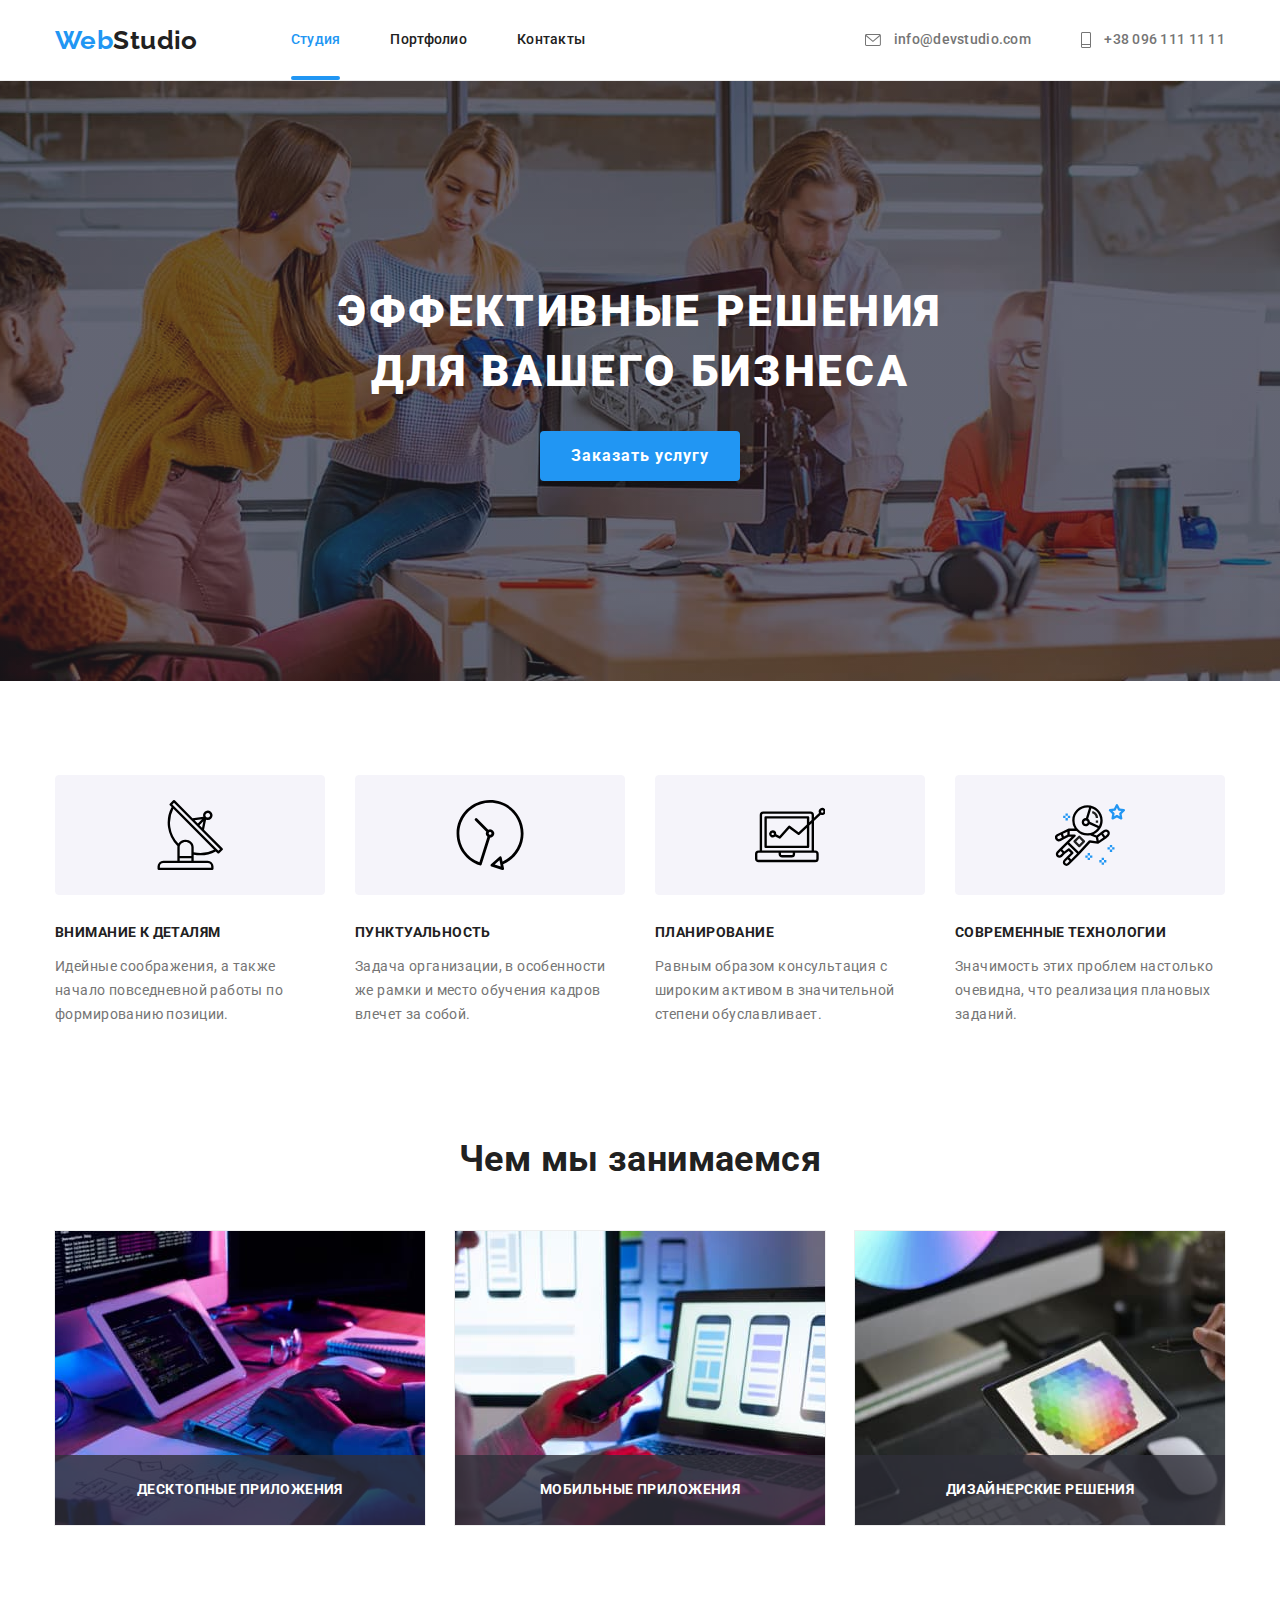
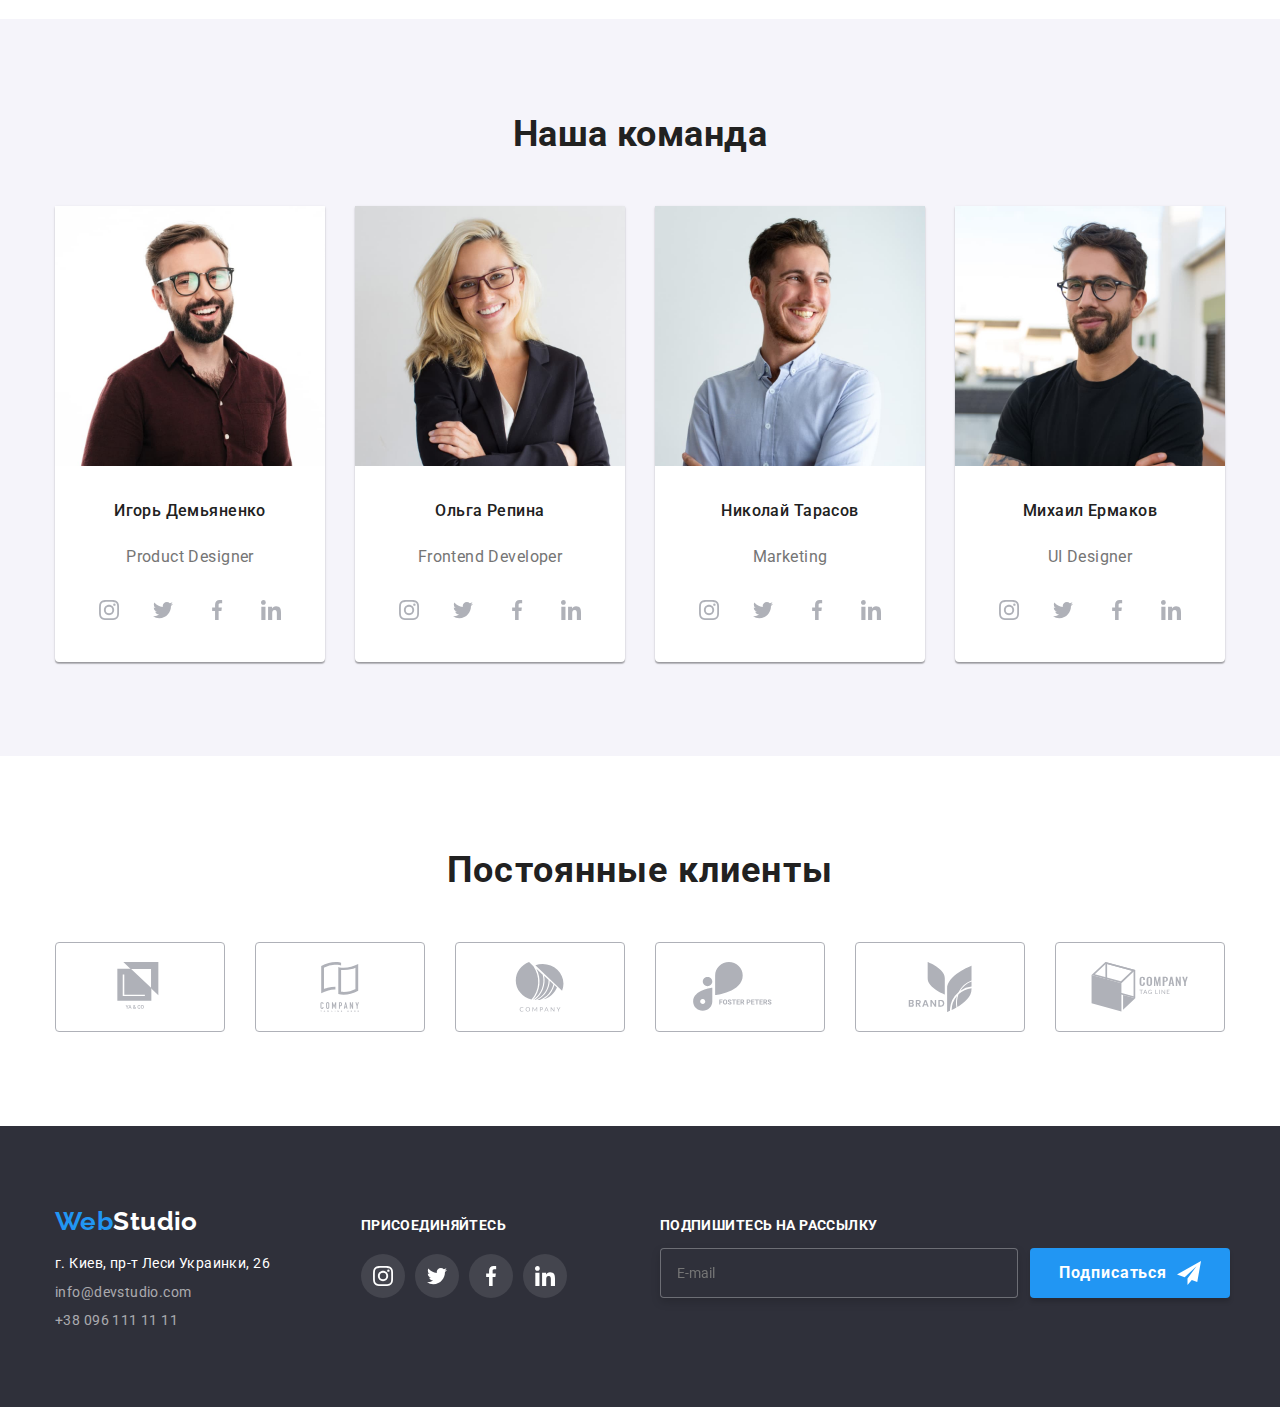
==== index.html @ b15d1e2a "modal, checkbox" ====
<!DOCTYPE html>
<html lang="ru">
  <head>
    <meta charset="UTF-8" />
    <meta name="viewport" content="width=device-width, initial-scale=1.0" />
    <title>Document</title>
    <link rel="preconnect" href="https://fonts.gstatic.com" />
    <link
      href="https://fonts.googleapis.com/css2?family=Raleway:wght@700&family=Roboto:wght@400;500;700;900&display=swap"
      rel="stylesheet"
    />
    <link
      rel="stylesheet"
      href="https://cdnjs.cloudflare.com/ajax/libs/modern-normalize/1.0.0/modern-normalize.min.css"
    />
    <link rel="stylesheet" href="./css/style.css" />
    <link rel="stylesheet" href="./css/main.min.css" />
  </head>

  <body>
    <!-- Шапка сайта -->
    <header>
      <div class="container">
        <div class="main-nav">
          <a href="" class="logo"><span>Web</span>Studio</a>
          <nav>
            <ul class="site-nav list">
              <li class="item"><a href="" class="link current">Студия</a></li>
              <li class="item">
                <a href="./portfolio.html" class="link">Портфолио</a>
              </li>
              <li class="item"><a href="" class="link">Контакты</a></li>
            </ul>
          </nav>

          <ul class="aut-nav">
            <li class="item">
              <a href="mailto:info@devstudio.com" class="link">
                <svg class="link-icon aut-envelope">
                  <use href="./images/sprite.svg#icon-envelope"></use>
                </svg>
                info@devstudio.com</a
              >
            </li>
            <li class="item">
              <a href="tel:+380961111111" class="link">
                <svg class="link-icon aut-tel">
                  <use href="./images/sprite.svg#icon-tel"></use>
                </svg>
                +38 096 111 11 11</a
              >
            </li>
          </ul>
        </div>
      </div>
    </header>

    <main>
      <!-- Герой -->
      <section class="hero">
        <div class="herocontainer-hero">
          <h1 class="hero-title">
            Эффективные решения <br />
            для вашего бизнеса
          </h1>

          <button data-modal-open class="button">Заказать услугу</button>

          <div data-modal class="backdrop is-hidden">
            <div class="modal">
              <form class="form js-speaker-form">
                <p class="modal-header">
                  Оставьте свои данные, мы вам перезвоним
                </p>
                <div class="form-field">
                  <label for="name" class="form-label">Имя</label>

                  <input class="form-input" type="text" name="name" id="name" />
                  <svg class="form-img" width="12" height="12">
                    <use href="./images/sprite.svg#icon-shadow"></use>
                  </svg>
                </div>
                <div class="form-field">
                  <label for="tel" class="form-label">Телефон</label>
                  <input class="form-input" type="tel" name="tel" id="tel" />
                  <svg class="form-img" width="13" height="13">
                    <use href="./images/sprite.svg#icon-handset"></use>
                  </svg>
                </div>
                <div class="form-field">
                  <label for="mail" class="form-label">Почта</label>
                  <input
                    class="form-input"
                    type="email"
                    name="mail"
                    id="mail"
                  />

                  <svg class="form-img" width="15" height="12">
                    <use href="./images/sprite.svg#icon-mail"></use>
                  </svg>
                </div>
                <div class="form-field">
                  <label for="comment" class="form-label">Комментарий</label>
                  <textarea
                    class="form-comment"
                    name="comment"
                    id="comment"
                    rows="8"
                    placeholder="Введите текст"
                  ></textarea>
                </div>
                <div class="checkbox">
                  <label class="checkbox-label">
                    <input
                      class="checkbox-input"
                      type="checkbox"
                      name="policy"
                    />
                    <span class="checkbox-icon"></span>

                    Соглашаюсь с рассылкой и принимаю

                    <span>
                      <a href="" class="checkbox-terms"> Условия договора </a>
                    </span>
                  </label>
                </div>

                <button class="button-submit" type="submit">Отправить</button>
              </form>

              <svg data-modal-close class="close" width="30" height="30">
                <use href="./images/sprite.svg#icon-close"></use>
              </svg>
            </div>
          </div>
        </div>
      </section>

      <!-- Преимущества -->
      <section class="features">
        <div class="container">
          <ul class="features list">
            <li>
              <div class="features-item">
                <svg class="features-icon">
                  <use href="./images/sprite.svg#icon-antena"></use>
                </svg>
              </div>
              <h3 class="features-title">Внимание к деталям</h3>
              <p class="features-title-text">
                Идейные соображения, а также начало повседневной работы по
                формированию позиции.
              </p>
            </li>
            <li>
              <div class="features-item">
                <svg class="features-icon">
                  <use href="./images/sprite.svg#icon-Clock"></use>
                </svg>
              </div>
              <h3 class="features-title">Пунктуальность</h3>
              <p class="features-title-text">
                Задача организации, в особенности же рамки и место обучения
                кадров влечет за собой.
              </p>
            </li>
            <li>
              <div class="features-item">
                <svg class="features-icon">
                  <use href="./images/sprite.svg#icon-Nout"></use>
                </svg>
              </div>
              <h3 class="features-title">Планирование</h3>
              <p class="features-title-text">
                Равным образом консультация с широким активом в значительной
                степени обуславливает.
              </p>
            </li>
            <li>
              <div class="features-item">
                <svg class="features-icon">
                  <use href="./images/sprite.svg#icon-cosmo"></use>
                </svg>
              </div>
              <h3 class="features-title">Современные технологии</h3>
              <p class="features-title-text">
                Значимость этих проблем настолько очевидна, что реализация
                плановых заданий.
              </p>
            </li>
          </ul>
        </div>
      </section>

      <!-- Чем мы занимаемся -->
      <section class="work">
        <div class="container">
          <h2 class="work-title">Чем мы занимаемся</h2>

          <ul class="work list">
            <li class="flex-element">
              <img
                src="./images/img1.jpg"
                alt="Руки на клавиатуре"
                width="370"
              />

              <p class="subtitle">Десктопные приложения</p>
            </li>

            <li class="flex-element">
              <img src="./images/img2.jpg" alt="Ноутбук" width="370" />
              <p class="subtitle">Мобильные приложения</p>
            </li>
            <li class="flex-element">
              <img src="./images/img3.jpg" alt="Планшет" width="370" />
              <p class="subtitle">Дизайнерские решения</p>
            </li>
          </ul>
        </div>
      </section>

      <!-- Наша команда -->
      <section class="team">
        <div class="container">
          <h2 class="team-title">Наша команда</h2>
          <ul class="team list">
            <li class="team-element">
              <img src="./images/Dem.jpg" alt="Фото" width="270" />
              <h3 class="team-name">Игорь Демьяненко</h3>
              <p class="text">Product Designer</p>

              <ul class="social-list">
                <li class="social-link">
                  <a href="" class="link" aria-label="Ссылка на instagram"></a>
                  <svg class="seti-icon" width="20" height="20">
                    <use href="./images/sprite.svg#icon-instagram-2"></use>
                  </svg>
                </li>
                <li class="social-link">
                  <a href="" class="link" aria-label="Ссылка на twitter"></a>
                  <svg class="seti-icon" width="20" height="20">
                    <use href="./images/sprite.svg#icon-twitter-1"></use>
                  </svg>
                </li>
                <li class="social-link">
                  <a href="" class="link" aria-label="Ссылка на facebook"></a>
                  <svg class="seti-icon" width="20" height="20">
                    <use href="./images/sprite.svg#icon-facebook-1"></use>
                  </svg>
                </li>
                <li class="social-link">
                  <a href="" class="link" aria-label="Ссылка на linkedin"></a>
                  <svg class="seti-icon" width="20" height="20">
                    <use href="./images/sprite.svg#icon-linkedin-1"></use>
                  </svg>
                </li>
              </ul>
            </li>

            <li class="team-element">
              <img src="./images/Rep.jpg" alt="Фото" width="270" />
              <h3 class="team-name">Ольга Репина</h3>
              <p class="text">Frontend Developer</p>

              <ul class="social-list">
                <li class="social-link">
                  <a href="" class="link" aria-label="Ссылка на instagram"></a>
                  <svg class="seti-icon" width="20" height="20">
                    <use href="./images/sprite.svg#icon-instagram-2"></use>
                  </svg>
                </li>
                <li class="social-link">
                  <a href="" class="link" aria-label="Ссылка на twitter"></a>
                  <svg class="seti-icon" width="20" height="20">
                    <use href="./images/sprite.svg#icon-twitter-1"></use>
                  </svg>
                </li>
                <li class="social-link">
                  <a href="" class="link" aria-label="Ссылка на facebook"></a>
                  <svg class="seti-icon" width="20" height="20">
                    <use href="./images/sprite.svg#icon-facebook-1"></use>
                  </svg>
                </li>
                <li class="social-link">
                  <a href="" class="link" aria-label="Ссылка на linkedin"></a>
                  <svg class="seti-icon" width="20" height="20">
                    <use href="./images/sprite.svg#icon-linkedin-1"></use>
                  </svg>
                </li>
              </ul>
            </li>

            <li class="team-element">
              <img src="./images/Tar.jpg" alt="Фото" width="270" />
              <h3 class="team-name">Николай Тарасов</h3>
              <p class="text">Marketing</p>
              <ul class="social-list">
                <li class="social-link">
                  <a href="" class="link" aria-label="Ссылка на instagram"></a>
                  <svg class="seti-icon" width="20" height="20">
                    <use href="./images/sprite.svg#icon-instagram-2"></use>
                  </svg>
                </li>
                <li class="social-link">
                  <a href="" class="link" aria-label="Ссылка на twitter"></a>
                  <svg class="seti-icon" width="20" height="20">
                    <use href="./images/sprite.svg#icon-twitter-1"></use>
                  </svg>
                </li>
                <li class="social-link">
                  <a href="" class="link" aria-label="Ссылка на facebook"></a>
                  <svg class="seti-icon" width="20" height="20">
                    <use href="./images/sprite.svg#icon-facebook-1"></use>
                  </svg>
                </li>
                <li class="social-link">
                  <a href="" class="link" aria-label="Ссылка на linkedin"></a>
                  <svg class="seti-icon" width="20" height="20">
                    <use href="./images/sprite.svg#icon-linkedin-1"></use>
                  </svg>
                </li>
              </ul>
            </li>

            <li class="team-element">
              <img src="./images/Erm.jpg" alt="Фото" width="270" />
              <h3 class="team-name">Михаил Ермаков</h3>
              <p class="text">UI Designer</p>
              <ul class="social-list">
                <li class="social-link">
                  <a href="" class="link" aria-label="Ссылка на instagram"></a>
                  <svg class="seti-icon" width="20" height="20">
                    <use href="./images/sprite.svg#icon-instagram-2"></use>
                  </svg>
                </li>
                <li class="social-link">
                  <a href="" class="link" aria-label="Ссылка на twitter"></a>
                  <svg class="seti-icon" width="20" height="20">
                    <use href="./images/sprite.svg#icon-twitter-1"></use>
                  </svg>
                </li>
                <li class="social-link">
                  <a href="" class="link" aria-label="Ссылка на facebook"></a>
                  <svg class="seti-icon" width="20" height="20">
                    <use href="./images/sprite.svg#icon-facebook-1"></use>
                  </svg>
                </li>
                <li class="social-link">
                  <a href="" class="link" aria-label="Ссылка на linkedin"></a>
                  <svg class="seti-icon" width="20" height="20">
                    <use href="./images/sprite.svg#icon-linkedin-1"></use>
                  </svg>
                </li>
              </ul>
            </li>
          </ul>
        </div>
      </section>

      <!--Постоянные клиенты-->
      <section class="klient">
        <div class="container">
          <h2 class="klient-title">Постоянные клиенты</h2>

          <ul class="clients">
            <li class="clients-element">
              <a href=""></a>
              <svg class="clients-icon">
                <use href="./images/sprite.svg#icon-logo1"></use>
              </svg>
            </li>

            <li class="clients-element">
              <a href=""></a>
              <svg class="clients-icon">
                <use href="./images/sprite.svg#icon-logo2"></use>
              </svg>
            </li>

            <li class="clients-element">
              <a href=""></a>
              <svg class="clients-icon">
                <use href="./images/sprite.svg#icon-logo3"></use>
              </svg>
            </li>

            <li class="clients-element">
              <a href=""></a>
              <svg class="clients-icon">
                <use href="./images/sprite.svg#icon-logo4"></use>
              </svg>
            </li>

            <li class="clients-element">
              <a href=""></a>
              <svg class="clients-icon">
                <use href="./images/sprite.svg#icon-logo5"></use>
              </svg>
            </li>
            <li class="clients-element">
              <a href=""></a>
              <svg class="clients-icon">
                <use href="./images/sprite.svg#icon-logo6"></use>
              </svg>
            </li>
          </ul>
        </div>
      </section>
    </main>

    <!-- Футер -->
    <footer class="footer">
      <div class="container">
        <div class="adress">
          <div class="adress-list">
            <a href="" class="logo"><span>Web</span>Studio</a>

            <ul class="footer-list">
              <li>
                <span class="adress-link">г. Киев, пр-т Леси Украинки, 26</span>
              </li>
              <li>
                <a href="mailto:info@devstudio.com" class="link"
                  >info@devstudio.com
                </a>
              </li>
              <li>
                <a href="tel:+380961111111" class="link">+38 096 111 11 11</a>
              </li>
            </ul>
          </div>

          <div class="social">
            <p class="social-slogan">Присоединяйтесь</p>

            <ul class="websocial-list">
              <li class="social-link">
                <a
                  href=""
                  class="web-link"
                  aria-label="Ссылка на instagram"
                ></a>
                <svg class="seti-icon" width="20" height="20">
                  <use href="./images/sprite.svg#icon-instagram-2"></use>
                </svg>
              </li>
              <li class="social-link">
                <a href="" class="web-link" aria-label="Ссылка на twitter"></a>
                <svg class="seti-icon" width="20" height="20">
                  <use href="./images/sprite.svg#icon-twitter-1"></use>
                </svg>
              </li>
              <li class="social-link">
                <a href="" class="web-link" aria-label="Ссылка на facebook"></a>
                <svg class="seti-icon" width="20" height="20">
                  <use href="./images/sprite.svg#icon-facebook-1"></use>
                </svg>
              </li>
              <li class="social-link">
                <a href="" class="web-link" aria-label="Ссылка на linkedin"></a>
                <svg class="seti-icon" width="20" height="20">
                  <use href="./images/sprite.svg#icon-linkedin-1"></use>
                </svg>
              </li>
            </ul>
          </div>

          <div class="mailing">
            <p class="mailing-slogan">Подпишитесь на рассылку</p>
            <div class="mailing-field">
              <input
                class="mailing-input"
                type="email"
                name="email"
                placeholder="E-mail"
              />
              <button class="button-mailing" type="submit">
                Подписаться
                <svg class="mailing-send" width="24" height="24">
                  <use href="./images/sprite.svg#icon-icon-send"></use>
                </svg>
              </button>
            </div>
          </div>
        </div>
      </div>
    </footer>

    <script src="./js/modal.js"></script>
    <script>
      (() => {
        document
          .querySelector(".js-speaker-form")
          .addEventListener("submit", (e) => {
            e.preventDefault();

            new FormData(e.currentTarget).forEach((value, name) =>
              console.log(`${name}: ${value}`)
            );
          });
      })();
    </script>
  </body>
</html>
---- css/style.css ----
/* Основной цвет текста  #212121 
   Studio   #FFFFFF;
второстепенный цвет - #757575;
  адрес background: #FFFFFF;
 ссылки -  #2196F3;  
  цвет фона  "Наша команда" #F5F4FA;
  */
img {
  display: block;
  max-width: 100%;
  height: auto;
}

:root {
  --primary-text-color: #757575;
  --title-text-color: #212121;
  --accent-color: #2196f3;
  --primary-white-color: #ffffff;
  --primary-bg-color: #2f303a;
}

h1,
h2,
h3 {
  margin: 0px;
}

body {
  background-color: var(--primary-white-color);
  color: var(--primary-text-color);
  font-family: "Roboto", sans-serif;
  font-style: normal;
  font-weight: normal;
  font-size: 14px;
  line-height: 1.71;
  letter-spacing: 0.03em;
}

ul.list {
  padding: 0px;
  margin: 0px;
  list-style: none;
}
.container {
  margin-left: auto;
  margin-right: auto;
  width: 1200px;
  padding-bottom: 0px;
  padding-left: 15px;
  padding-right: 15px;
}

/*logo*/
span {
  color: var(--accent-color);
}
.logo {
  margin-right: 93px;

  color: var(--title-text-color);
  font-family: Raleway, sans-serif;
  font-weight: bold;
  font-size: 26px;
  line-height: 1.19;
  text-decoration: none;
  transition: color 250ms cubic-bezier(0.4, 0, 0.2, 1);
}
.logo:hover,
.logo:focus {
  color: var(--accent-color);
}

.link:hover,
.link:focus {
  color: var(--title-text-color);
}

/* Site nav */
.main-nav {
  display: flex;
  align-items: center;
}

.site-nav {
  display: flex;
}

.site-nav .item:not(:last-child) {
  margin-right: 50px;
}

.site-nav .link {
  display: block;
  padding-bottom: 32px;
  padding-top: 32px;
  color: var(--title-text-color);
  font-style: normal;
  font-weight: 500;
  font-size: 14px;
  line-height: 1.14;
  letter-spacing: 0.02em;
  text-decoration: none;
  transition: color 250ms cubic-bezier(0.4, 0, 0.2, 1);
}
.site-nav .link:hover,
.site-nav .link:focus {
  color: var(--accent-color);
}

.site-nav .link.current {
  color: var(--accent-color);
  position: relative;
}

.link.current::before {
  content: "";
  position: absolute;
  width: 100%;
  height: 4px;
  top: 76px;
  background: var(--accent-color);
  border-radius: 2px;
}

/*aut-nav*/

.aut-nav {
  display: flex;
  margin-left: auto;
}

.aut-nav .item:not(:last-child) {
  margin-right: 50px;
}

.aut-nav .link {
  color: var(--primary-text-color);
  font-weight: 500;
  font-size: 14px;
  line-height: 1.14;
  letter-spacing: 0.02em;
  text-decoration: none;
  transition: color 250ms cubic-bezier(0.4, 0, 0.2, 1);
}

.aut-nav .link:hover,
.aut-nav .link:focus {
  color: var(--accent-color);
}
.aut-envelope {
  width: 16px;
  height: 12px;
  margin-right: 10px;
}
.aut-tel {
  width: 10px;
  height: 16px;
  margin-right: 10px;
}
.link-icon {
  fill: currentColor;
  vertical-align: middle;
}

/*Футер*/
.footer {
  background-color: var(--primary-bg-color);
  padding-top: 60px;
  padding-bottom: 60px;
}

.adress {
  background-color: var(--primary-bg-color);
  color: var(--primary-white-color);
  font-family: Roboto;
  font-style: normal;
  font-weight: normal;
  font-size: 14px;
  line-height: 1.71;
  display: flex;
  align-items: baseline;
}

.adress .logo {
  color: var(--primary-white-color);
}

.adress .logo:hover,
.adress .logo:focus {
  color: var(--accent-color);
}

.adress .link {
  color: rgba(255, 255, 255, 0.6);
  text-decoration: none;
  padding-bottom: 9px;
  transition: color 250ms cubic-bezier(0.4, 0, 0.2, 1);
}

.adress .link:hover,
.adress .link:focus {
  color: var(--accent-color);
}

.adress-link {
  color: var(--primary-white-color);
  font-size: 14px;
  line-height: 1.71;
  text-decoration: none;
}
.adress-list {
  margin-top: 20px;
  margin-right: 70px;
}

.footer-list {
  padding: 0px;
  list-style: none;
  height: 81px;
  width: 231px;

  display: flex;
  flex-direction: column;
  justify-content: space-between;
}

.adress-soc {
  width: 206px;
  height: 80px;
}

.adress-slogan {
  width: 145px;

  font-weight: bold;
  font-size: 14px;
  line-height: 1.14;
  letter-spacing: 0.03em;
  text-transform: uppercase;
  color: var(--primary-white-color);
  padding-bottom: 20px;
  margin: 0px;
}

.websocial-list {
  display: flex;
  padding: 0px;
  margin: 0px;
}

.mailing {
  display: flex;
  flex-direction: column;
  padding-left: 93px;
}
.mailing-slogan {
  font-weight: bold;
  font-size: 14px;
  line-height: 1.14;
  letter-spacing: 0.03em;
  text-transform: uppercase;

  color: var(--primary-white-color);
}

.mailing-input {
  width: 358px;
  height: 50px;
  left: 815px;
  top: 2785px;
  padding-left: 16px;
  border: 1px solid rgba(255, 255, 255, 0.3);
  box-sizing: border-box;
  filter: drop-shadow(0px 4px 4px rgba(0, 0, 0, 0.15));
  border-radius: 4px;
  outline: transparent;
  background-color: var(--primary-bg-color);
  color: var(--primary-text-color);
}

.mailing-field {
  display: flex;
}

.button-mailing {
  height: 50px;
  background: var(--accent-color);
  box-shadow: 0px 4px 4px rgba(0, 0, 0, 0.15);
  border-radius: 4px;
  font-weight: bold;
  font-size: 16px;
  line-height: 1.87;
  display: flex;
  align-items: center;
  text-align: center;
  letter-spacing: 0.06em;
  text-decoration: none;
  color: var(--primary-white-color);
  margin-left: 12px;
  padding-left: 29px;
  padding-right: 28px;
  padding-top: 10px;
  padding-bottom: 10px;
  outline: transparent;
  border: none;
}

.mailing-send {
  margin: 13px 0px 13px 10px;
}

/*main*/
/*  hero*/

ul {
  list-style: none;
}

textarea {
  resize: none;
}

.hero {
  display: flex;
  justify-content: center;
  text-align: center;
  padding-top: 200px;
  padding-bottom: 200px;
  background-color: var(--primary-bg-color);

  max-width: 1600px;
  height: 600px;
  margin-left: auto;
  margin-right: auto;

  background-image: linear-gradient(
      to right,
      rgba(47, 48, 58, 0.4),
      rgba(47, 48, 58, 0.4)
    ),
    url(../images/fon.jpg);
  background-repeat: no-repeat;
  background-size: cover;
  background-position: center;
}

.container-hero {
  display: flex;
  flex-direction: column;
  align-items: center;
}

.hero-title {
  font-weight: 900;
  font-size: 44px;
  line-height: 60px;
  letter-spacing: 0.06em;
  text-transform: uppercase;
  color: var(--primary-white-color);
  margin: 0;
}

/*  button*/

.button {
  background-color: var(--accent-color);
  color: var(--primary-white-color);
  text-decoration: none;
  border: none;
  width: 200px;
  height: 50px;
  box-shadow: 0px 4px 4px rgba(0, 0, 0, 0.15);
  border-radius: 4px;
  font-weight: 700;
  font-size: 16px;
  line-height: 30px;
  letter-spacing: 0.06em;
  display: flex;
  justify-content: center;
  align-items: center;
  margin-top: 30px;
  margin-left: auto;
  margin-right: auto;
  outline: transparent;
}

.backdrop {
  position: fixed;
  left: 0px;
  top: 0px;
  z-index: 2;
  width: 100%;
  height: 100%;
  background-color: rgba(0, 0, 0, 0.2);
  opacity: 1;
  transition: opacity 250ms cubic-bezier(0.4, 0, 0.2, 1);
}
.backdrop.is-hidden {
  opacity: 0;
  pointer-events: none;
}
.modal {
  top: 50%;
  left: 50%;
  position: absolute;
  transform: translate(-50%, -50%);
  background-color: var(--primary-white-color);
  min-width: 528px;
  min-height: 581px;
  box-shadow: 0px 1px 3px rgba(0, 0, 0, 0.12), 0px 1px 1px rgba(0, 0, 0, 0.14),
    0px 2px 1px rgba(0, 0, 0, 0.2);
  border-radius: 4px;
}
.close {
  position: absolute;
  top: 0px;
  right: 0px;
  padding-right: 8px;
  padding-top: 8px;
  fill: currentColor;
  cursor: pointer;
  transition: fill 250ms cubic-bezier(0.4, 0, 0.2, 1);
}

.close:focus,
.close:hover {
  fill: var(--accent-color);
  color: var(--accent-color);
}
.checkbox-icon {
  display: inline-block;
  width: 16px;
  height: 15px;
  background: var(--primary-white-color);
  margin-right: 7px;
  border-radius: 2px;
  border: 2px solid #212121;
}

.checkbox:checked + .checkbox-icon {
  background-color: var(--accent-color);
  border-color: var(--accent-color);
  background-image: url("../images/icon1check.svg");
  background-size: contain;
  background-origin: border-box;
}

.checkbox-label {
  display: inline-flex;
  align-items: center;

  font-weight: normal;
  font-size: 12px;
  line-height: 1.71px;

  letter-spacing: 0.03em;

  color: var(--primary-text-color);
}
.checkbox {
  -webkit-appearance: none;
  -moz-appearance: none;
  appearance: none;
  position: absolute;
}

/*  section*/
.section-title {
  color: var(--title-text-color);
  margin-top: 0;
}

/*form*/
.modal-header {
  left: 576px;
  top: 261px;
  font-weight: bold;
  font-size: 20px;
  line-height: 23px;
  text-align: center;
  letter-spacing: 0.03em;
  padding-bottom: 12px;
  margin: 0px;
  color: #212121;
}

.form {
  width: 528px;
  height: 581px;
  left: 536px;
  top: 221px;

  background-color: var(--primary-white-color);
  box-shadow: 0px 1px 3px rgba(0, 0, 0, 0.12), 0px 1px 1px rgba(0, 0, 0, 0.14),
    0px 2px 1px rgba(0, 0, 0, 0.2);
  border-radius: 4px;
  padding: 40px;
}

.form-field {
  position: relative;
  display: flex;
  flex-direction: column;
  text-align: left;

  font-style: normal;
  font-weight: normal;
  font-size: 12px;
  line-height: 1.17;
  letter-spacing: 0.01em;

  color: var(--primary-text-color);

  margin-bottom: 10px;
}
.form-img {
  position: absolute;
  top: 55%;
  left: 14px;
  transition: border-color 250ms cubic-bezier(0.4, 0, 0.2, 1);
  margin-right: 15px;
  transition: fill 250ms cubic-bezier(0.4, 0, 0.2, 1);
}
.form-label {
  margin-bottom: 4px;
  font-weight: normal;
  font-size: 12px;
  line-height: 14px;
}

.form-input {
  width: 448px;
  height: 40px;
  left: 576px;
  top: 382px;
  padding-left: 42px;
  border: 1px solid rgba(33, 33, 33, 0.2);
  box-sizing: border-box;
  border-radius: 4px;
  cursor: pointer;
  outline: transparent;
  letter-spacing: 0.01em;
  transition: border-color 250ms cubic-bezier(0.4, 0, 0.2, 1);
}

.form-input:focus,
.form-input:hover,
.form-comment:focus,
.form-comment:hover,
.form-img:hover,
.form-img:focus {
  fill: var(--accent-color);
  border: 1px solid var(--accent-color);
}

.form-input:focus ~ .form-img,
.form-input:hover ~ .form-img {
  fill: var(--accent-color);
  border-color: var(--accent-color);
}
.form-comment {
  width: 448px;
  height: 120px;
  left: 576px;
  top: 518px;
  cursor: pointer;
  border: 1px solid rgba(33, 33, 33, 0.2);
  box-sizing: border-box;
  border-radius: 4px;
  margin-bottom: 20px;
  padding: 12px 16px;
  outline: transparent;
  transition: border-color 250ms cubic-bezier(0.4, 0, 0.2, 1);
}
.form-field textarea::placeholder {
  width: 416px;
  height: 96px;
  left: 592px;
  top: 530px;
  font-weight: normal;
  font-size: 12px;
  line-height: 14px;
  letter-spacing: 0.01em;

  color: rgba(117, 117, 117, 0.5);
}

.form-checkbox {
  display: inline;
}

.button-submit {
  width: 200px;
  height: 50px;
  left: 700px;
  top: 712px;
  border: none;
  background-color: var(--accent-color);

  box-shadow: 0px 4px 4px rgba(0, 0, 0, 0.15);
  border-radius: 4px;

  font-weight: bold;
  font-size: 16px;
  line-height: 1.87;

  letter-spacing: 0.06em;

  color: var(--primary-white-color);
  margin-top: 30px;
  margin-bottom: 40px;
  text-decoration: none;
  cursor: pointer;
  outline: transparent;
  padding-top: 10px;
  padding-bottom: 10px;
}

.terms {
  color: var(--accent-color);
  margin-left: 3px;
}

/*features */
.features {
  padding-top: 94px;
  padding-bottom: 94px;
}

.features .list {
  display: flex;
  justify-content: space-between;
}

.features-title {
  color: var(--title-text-color);
  font-weight: 700;
  font-size: 14px;
  line-height: 1.14;
  text-transform: uppercase;
  margin-bottom: 10px;
}

.item-text {
  width: 270px;
  height: 75px;

  font-size: 14px;
  line-height: 1.71;

  letter-spacing: 0.03em;

  color: var(--primary-text-color);
}
.features-item {
  width: 270px;
  height: 120px;
  background: #f5f4fa;
  border-radius: 4px;
  margin-bottom: 30px;
  display: flex;
  align-items: center;
  justify-content: center;
  border: 1px solid #f5f4fa;
  transition: border-color 250ms cubic-bezier(0.4, 0, 0.2, 1);
}

.features-item:focus,
.features-item:hover {
  border-color: var(--accent-color);
  fill: var(--accent-color);
}

.features-icon {
  display: flex;
  width: 70px;
  height: 70px;

  transition: fill 250ms cubic-bezier(0.4, 0, 0.2, 1);
}

/*  work*/
.work {
  padding-bottom: 94px;
  display: flex;
}

.work-title {
  color: var(--title-text-color);
  font-weight: bold;
  font-size: 36px;
  line-height: 1.19;
  text-align: center;
  margin-bottom: 50px;
}
.flex-element {
  margin-right: 30px;
  position: relative;
}

.flex-element:nth-child(3n) {
  margin-right: 0;
}

.flex-element > .subtitle {
  position: absolute;
  font-weight: bold;
  font-size: 14px;
  line-height: 1.14;
  text-align: center;
  letter-spacing: 0.03em;
  text-transform: uppercase;
  color: var(--primary-white-color);
  bottom: 0;
  width: 100%;
  padding: 27px 0px;
  margin: 0px;
  background-color: rgba(47, 48, 58, 0.8);
}

/*  team*/
.team {
  padding-bottom: 94px;
  padding-top: 94px;
  display: flex;
  background: #f5f4fa;
}

.team-title {
  color: var(--title-text-color);
  font-weight: bold;
  font-size: 36px;
  line-height: 1.19;
  text-align: center;
  margin-bottom: 50px;
}
.team-name {
  color: var(--title-text-color);
  font-weight: 500;
  font-size: 16px;
  line-height: 1.9;
  text-align: center;
  margin-top: 30px;
  margin-bottom: 10px;
}
.text {
  font-weight: normal;
  font-size: 16px;
  line-height: 1.9;
  text-align: center;
}

.team-element {
  margin-right: 30px;

  background: var(--primary-white-color);
  border-radius: 0px 0px 4px 4px;
  box-shadow: 0px 1px 3px rgba(0, 0, 0, 0.12), 0px 1px 1px rgba(0, 0, 0, 0.14),
    0px 2px 1px rgba(0, 0, 0, 0.2);
}

.team-element:nth-child(4n) {
  margin-right: 0;
}
.social-list {
  display: flex;
  justify-content: space-between;
  align-items: center;
  padding-left: 32px;
  padding-right: 32px;
  padding-bottom: 30px;
  color: #afb1b8;
}
.social-link {
  display: flex;
  width: 44px;
  height: 44px;
  margin-right: 10px;
  cursor: pointer;
  border-radius: 50%;
  background-color: rgba(255, 255, 255, 0.1);

  transition: background-color 250ms cubic-bezier(0.4, 0, 0.2, 1);
}

.seti-icon {
  display: inline-block;
  margin: 12px;
  fill: currentColor;
  transition: color 250ms cubic-bezier(0.4, 0, 0.2, 1);
}
.social-link:nth-child(4n) {
  margin-right: 0px;
}
.seti-icon:hover,
.seti-icon:focus,
.social-link:hover,
.social-link:focus {
  background-color: var(--accent-color);
  color: var(--primary-white-color);
}

/*klient*/

.klient {
  padding-bottom: 94px;
  padding-top: 94px;
  display: flex;
  align-items: center;
  justify-content: center;
}

.klient-title {
  font-weight: bold;
  font-size: 36px;
  line-height: 1.16;
  text-align: center;
  letter-spacing: 0.03em;
  margin-bottom: 50px;
  color: #212121;
}
.kliet-list {
  padding: 0px;
  margin: 0px;
  display: flex;
  color: #afb1b8;
}

.klient-element {
  width: 170px;
  height: 90px;
  border: 1px solid #afb1b8;
  box-sizing: border-box;
  border-radius: 4px;
  margin-right: 30px;
  cursor: pointer;
  display: flex;
  align-items: center;
  justify-content: center;
  transition: color 250ms cubic-bezier(0.4, 0, 0.2, 1);
}
.klient-element:nth-child(6n) {
  margin-right: 0px;
}

.klient-element:focus,
.klient-element:hover {
  border-color: var(--accent-color);
  color: var(--accent-color);
}

.klient-icon {
  display: flex;
  height: 50px;
  fill: currentColor;
  display: flex;
  align-items: center;
  justify-content: center;
}



/*portfolio*/
li.item {
  padding: 0px;
  margin: 0px;
  list-style: none;
}

ul.list {
  padding: 0px;
  margin: 0px;
  list-style: none;
}
ul {
  list-style: none;
}
header {
  border-bottom-width: 1px;
  border-bottom-style: solid;
  border-bottom-color: #ececec;
}

.site-nav .link.current {
  color: var(--accent-color);
}

.flex-container {
  padding-top: 94px;
  padding-bottom: 94px;
  width: 1170px;
}
.flex-element {
  width: ((100%-60px)/3);
  margin-right: 30px;
  margin-bottom: 30px;
  outline: 1px solid #eeeeee;
}

.flex-element:nth-child(3n) {
  margin-right: 0;
}

.flex-element:nth-last-child(-n + 3) {
  margin-bottom: 0;
}

.button-item {
  margin-bottom: 50px;
}

.name:not(:last-child) {
  margin-right: 8px;
}

.button-nav .link {
  display: inline-block;
  color: var(--title-text-color);
  font-family: inherit;
  background-color: #f5f4fa;
  font-weight: 500;
  font-size: 16px;
  line-height: 1.62;
  letter-spacing: 0.03em;
  padding: 6px 22px;
  min-width: 73px;
  text-align: center;
  border-radius: 4px;
  border: none;
  outline: transparent;
  cursor: pointer;
  transition: color 250ms cubic-bezier(0.4, 0, 0.2, 1),
    background-color 250ms cubic-bezier(0.4, 0, 0.2, 1);
}

.button-nav {
  display: flex;
  justify-content: center;
}

.button-nav .link:hover,
.button-nav .link:focus {
  color: var(--primary-white-color);
  background-color: var(--accent-color);
  box-shadow: 0px 3px 1px rgba(0, 0, 0, 0.1), 0px 1px 2px rgba(0, 0, 0, 0.08),
    0px 2px 2px rgba(0, 0, 0, 0.12);
}
/*portfolio*/
.portfolio-title {
  color: var(--title-text-color);
  font-weight: bold;
  font-size: 18px;
  line-height: 2;
  letter-spacing: 0.06em;

  padding-bottom: 4px;
}

.portfolio-list {
  font-weight: normal;
  font-size: 16px;
  line-height: 1.87;
  margin: 0px;
}
.portfolio-nav {
  display: flex;
  flex-wrap: wrap;
  margin-top: 50px;
}

/*cards*/
.cards:nth-child(3n) {
  margin-right: 0px;
}

.cards:nth-child(n + 7) {
  margin-bottom: 0px;
}

.cards {
  display: block;
  margin-right: 30px;
  margin-bottom: 30px;
  cursor: pointer;
  width: 370px;
  height: 404px;
}

.cards:hover {
  box-shadow: 0px 1px 1px rgba(0, 0, 0, 0.12), 0px 4px 4px rgba(0, 0, 0, 0.06),
    1px 4px 6px rgba(0, 0, 0, 0.16);
}

.cards .link {
  display: block;
}

.card-content {
  border: 1px solid #eeeeee;
  box-sizing: border-box;
  border-top-color: var(--primary-white-color);
  padding-top: 20px;
  padding-bottom: 20px;
  padding-right: 24px;
  padding-left: 24px;
}
.cards-thumb {
  position: relative;
  overflow: hidden;
}

.text-overlay {
  position: absolute;
  top: 0;
  left: 0;
  width: 100%;
  height: 100%;
  background-color: rgba(33, 150, 243, 0.9);
  transform: translateY(100%);
  transition: transform 250ms cubic-bezier(0.4, 0, 0.2, 1);
}
.cards:hover .text-overlay {
  transform: translateY(0);
}
.text-thumb {
  padding: 63px 24px;

  font-size: 18px;
  line-height: 1.56;
  /* or 156% */

  letter-spacing: 0.03em;

  color: #ffffff;
}
.social-link {
  display: flex;
  width: 44px;
  height: 44px;
  margin-right: 10px;
  border-radius: 0px 0px 4px 4px;
  border-radius: 50%;
  background: rgba(255, 255, 255, 0.1);
  transition: background-color 250ms cubic-bezier(0.4, 0, 0.2, 1);
}

.seti-icon {
  display: inline-block;
  margin: 12px;
  fill: currentColor;
}

.seti-icon:hover,
.seti-icon:focus,
.social-link:hover,
.social-link:focus {
  background-color: var(--accent-color);
  color: var(--primary-white-color);
}

.websocial-list {
  display: flex;
  padding: 0px;
  margin: 0px;
  cursor: pointer;
}
---- css/main.min.css ----
.main-nav,.hero-container,.social-list,.button-mailing{display:flex;align-items:center}.button,.features-item,.klient,.clients-element,.clients-icon{display:flex;align-items:center;justify-content:center}.social-link:hover,.social-link:focus,.seti-icon:hover,.seti-icon:focus,.button-nav .link:hover,.button-nav .link:focus{background-color:var(--accent-color);color:var(--primary-white-color)}.form-input:focus,.form-input:hover,.form-img:hover,.form-img:focus,.form-comment:focus,.form-comment:hover{fill:var(--accent-color);border:1px solid var(--accent-color)}.button,.button-submit,.button-mailing{width:200px;height:50px;font-weight:bold;font-size:16px;line-height:1.87;letter-spacing:0.06em;background-color:var(--accent-color);color:var(--primary-white-color);outline:transparent;border:none;text-decoration:none;box-shadow:0px 4px 4px rgba(0,0,0,0.15);border-radius:4px;cursor:pointer}ul{list-style:none}img{display:block;max-width:100%;height:auto}h1,h2,h3{margin:0px}ul.list{padding:0px;margin:0px;list-style:none}.section-title{color:var(--title-text-color);margin-top:0}textarea{resize:none}/*! modern-normalize v1.0.0 | MIT License | https://github.com/sindresorhus/modern-normalize */*,*::before,*::after{box-sizing:border-box}:root{-moz-tab-size:4;tab-size:4}html{line-height:1.15;-webkit-text-size-adjust:100%}body{margin:0}body{font-family:system-ui,-apple-system,"Segoe UI",Roboto,Helvetica,Arial,sans-serif,"Apple Color Emoji","Segoe UI Emoji"}hr{height:0;color:inherit}abbr[title]{text-decoration:underline dotted}b,strong{font-weight:bolder}code,kbd,samp,pre{font-family:ui-monospace, SFMono-Regular, Consolas, "Liberation Mono", Menlo, monospace;font-size:1em}small{font-size:80%}sub,sup{font-size:75%;line-height:0;position:relative;vertical-align:baseline}sub{bottom:-0.25em}sup{top:-0.5em}table{text-indent:0;border-color:inherit}button,input,optgroup,select,textarea{font-family:inherit;font-size:100%;line-height:1.15;margin:0}button,select{text-transform:none}button,[type="button"],[type="reset"],[type="submit"]{-webkit-appearance:button}::-moz-focus-inner{border-style:none;padding:0}:-moz-focusring{outline:1px dotted ButtonText}:-moz-ui-invalid{box-shadow:none}legend{padding:0}progress{vertical-align:baseline}::-webkit-inner-spin-button,::-webkit-outer-spin-button{height:auto}[type="search"]{-webkit-appearance:textfield;outline-offset:-2px}::-webkit-search-decoration{-webkit-appearance:none}::-webkit-file-upload-button{-webkit-appearance:button;font:inherit}summary{display:list-item}:root{--primary-text-color: #757575;--title-text-color: #212121;--accent-color: #2196f3;--primary-white-color: #ffffff;--primary-bg-color: #2f303a}.container{margin-left:auto;margin-right:auto;width:1200px;padding-bottom:0px;padding-left:15px;padding-right:15px}body{background-color:var(--primary-white-color);color:var(--primary-text-color);font-family:"Roboto", sans-serif;font-style:normal;font-weight:normal;font-size:14px;line-height:1.71;letter-spacing:0.03em}span{color:var(--accent-color)}.logo{margin-right:93px;color:var(--title-text-color);font-family:Raleway, sans-serif;font-weight:bold;font-size:26px;line-height:1.19;text-decoration:none;transition:color 250ms cubic-bezier(0.4, 0, 0.2, 1)}.logo:hover,.logo:focus{color:var(--accent-color)}.link:hover,.link:focus{color:var(--title-text-color)}.site-nav{display:flex}.site-nav .item:not(:last-child){margin-right:50px}.site-nav .link{display:block;padding-bottom:32px;padding-top:32px;color:var(--title-text-color);font-style:normal;font-weight:500;font-size:14px;line-height:1.14;letter-spacing:0.02em;text-decoration:none;transition:color 250ms cubic-bezier(0.4, 0, 0.2, 1)}.site-nav .link:hover,.site-nav .link:focus{color:var(--accent-color)}.site-nav .link.current{color:var(--accent-color);position:relative}.link.current::before{content:"";position:absolute;width:100%;height:4px;top:76px;background:var(--accent-color);border-radius:2px}.aut-nav{display:flex;margin-left:auto}.aut-nav .item:not(:last-child){margin-right:50px}.aut-nav .link{color:var(--primary-text-color);font-weight:500;font-size:14px;line-height:1.14;letter-spacing:0.02em;text-decoration:none;transition:color 250ms cubic-bezier(0.4, 0, 0.2, 1)}.aut-nav .link:hover,.aut-nav .link:focus{color:var(--accent-color)}.aut-envelope{width:16px;height:12px;margin-right:10px}.aut-tel{width:10px;height:16px;margin-right:10px}.link-icon{fill:currentColor;vertical-align:middle}.hero{display:flex;justify-content:center;text-align:center;padding-top:200px;padding-bottom:200px;background-color:var(--primary-bg-color);max-width:1600px;height:600px;margin-left:auto;margin-right:auto;background-image:linear-gradient(to right, rgba(47,48,58,0.4), rgba(47,48,58,0.4)),url(../images/fon.jpg);background-repeat:no-repeat;background-size:cover;background-position:center}.hero-container{flex-direction:column}.hero-title{font-weight:900;font-size:44px;line-height:60px;letter-spacing:0.06em;text-transform:uppercase;color:var(--primary-white-color);margin:0}.button{margin-top:30px;margin-left:auto;margin-right:auto}.backdrop{position:fixed;left:0px;top:0px;z-index:2;width:100%;height:100%;background-color:rgba(0,0,0,0.2);opacity:1;transition:opacity 250ms cubic-bezier(0.4, 0, 0.2, 1)}.backdrop.is-hidden{opacity:0;pointer-events:none}.modal{top:50%;left:50%;position:absolute;transform:translate(-50%, -50%);background-color:var(--primary-white-color);min-width:528px;min-height:581px;box-shadow:0px 1px 3px rgba(0,0,0,0.12),0px 1px 1px rgba(0,0,0,0.14),0px 2px 1px rgba(0,0,0,0.2);border-radius:4px}.modal-header{left:576px;top:261px;font-weight:bold;font-size:20px;line-height:23px;text-align:center;letter-spacing:0.03em;padding-bottom:12px;margin:0px;color:var(--title-text-color)}.close{position:absolute;top:0px;right:0px;padding-right:8px;padding-top:8px;fill:currentColor;cursor:pointer;transition:fill 250ms cubic-bezier(0.4, 0, 0.2, 1)}.close:focus,.close:hover{fill:var(--accent-color);color:var(--accent-color)}.form{width:528px;height:581px;left:536px;top:221px;background-color:var(--primary-white-color);box-shadow:0px 1px 3px rgba(0,0,0,0.12),0px 1px 1px rgba(0,0,0,0.14),0px 2px 1px rgba(0,0,0,0.2);border-radius:4px;padding:40px}.form-field{position:relative;display:flex;flex-direction:column;text-align:left;font-size:12px;line-height:1.17;letter-spacing:0.01em;color:var(--primary-text-color);margin-bottom:10px}.form-field textarea::placeholder{width:416px;height:96px;left:592px;top:530px;font-size:12px;line-height:14px;letter-spacing:0.01em;color:rgba(117,117,117,0.5)}.form-label{margin-bottom:4px;font-size:12px;line-height:14px}.form-input{width:448px;height:40px;left:576px;top:382px;padding-left:42px;border:1px solid rgba(33,33,33,0.2);box-sizing:border-box;border-radius:4px;cursor:pointer;outline:transparent;letter-spacing:0.01em;transition:border-color 250ms cubic-bezier(0.4, 0, 0.2, 1)}.form-input:focus ~ .form-img,.form-input:hover ~ .form-img{fill:var(--accent-color);border-color:var(--accent-color)}.form-img{position:absolute;top:55%;left:14px;transition:border-color 250ms cubic-bezier(0.4, 0, 0.2, 1);margin-right:15px;transition:fill 250ms cubic-bezier(0.4, 0, 0.2, 1)}.form-comment{width:448px;height:120px;left:576px;top:518px;cursor:pointer;border:1px solid rgba(33,33,33,0.2);box-sizing:border-box;border-radius:4px;margin-bottom:20px;padding:12px 16px;outline:transparent;transition:border-color 250ms cubic-bezier(0.4, 0, 0.2, 1)}.button-submit{left:700px;top:712px;margin-top:30px;margin-bottom:40px;padding-top:10px;padding-bottom:10px}.checkbox{display:inline}.checkbox-label{display:inline-flex;align-items:center;font-size:12px;line-height:1.71px;letter-spacing:0.03em;color:var(--primary-text-color)}.checkbox-input{-webkit-appearance:none;-moz-appearance:none;appearance:none;position:absolute}.checkbox-input:checked+.checkbox-icon{background-color:var(--accent-color);border-color:var(--accent-color);background-image:url("../images/icon1check.svg");background-size:contain;background-origin:border-box}.checkbox-icon{display:inline-block;width:16px;height:15px;background:var(--primary-white-color);margin-right:7px;border-radius:2px;border:2px solid #212121}.checkbox-terms{color:var(--accent-color);margin-left:3px}.features{padding-top:94px;padding-bottom:94px}.features .list{display:flex;justify-content:space-between}.features-item{height:120px;background:#f5f4fa;border-radius:4px;margin-bottom:30px;border:1px solid #f5f4fa;transition:border-color 250ms cubic-bezier(0.4, 0, 0.2, 1)}.features-item:focus,.features-item:hover{border-color:var(--accent-color);fill:var(--accent-color)}.features-icon{display:flex;width:70px;height:70px;transition:fill 250ms cubic-bezier(0.4, 0, 0.2, 1)}.features-title{color:var(--title-text-color);font-weight:700;font-size:14px;line-height:1.14;text-transform:uppercase;margin-bottom:10px}.features-title-text{width:270px;height:75px;font-size:14px;line-height:1.71;letter-spacing:0.03em;color:var(--primary-text-color)}.work{padding-bottom:94px;display:flex}.work-title{color:var(--title-text-color);font-weight:bold;font-size:36px;line-height:1.19;text-align:center;margin-bottom:50px}.flex-element{margin-right:30px;position:relative}.flex-element:nth-child(3n){margin-right:0}.flex-element>.subtitle{position:absolute;font-weight:bold;font-size:14px;line-height:1.14;text-align:center;letter-spacing:0.03em;text-transform:uppercase;color:var(--primary-white-color);bottom:0;width:100%;padding:27px 0px;margin:0px;background-color:rgba(47,48,58,0.8)}.team{padding-bottom:94px;padding-top:94px;display:flex;background:#f5f4fa}.team-title{color:var(--title-text-color);font-weight:bold;font-size:36px;line-height:1.19;text-align:center;margin-bottom:50px}.team-name{color:var(--title-text-color);font-weight:500;font-size:16px;line-height:1.9;text-align:center;margin-top:30px;margin-bottom:10px}.text{font-size:16px;line-height:1.9;text-align:center}.team-element{margin-right:30px;background:var(--primary-white-color);border-radius:0px 0px 4px 4px;box-shadow:0px 1px 3px rgba(0,0,0,0.12),0px 1px 1px rgba(0,0,0,0.14),0px 2px 1px rgba(0,0,0,0.2)}.team-element:nth-child(4n){margin-right:0}.social-list{justify-content:space-between;padding-left:32px;padding-right:32px;padding-bottom:30px;color:#afb1b8}.social-link{display:flex;width:44px;height:44px;margin-right:10px;cursor:pointer;border-radius:50%;background-color:rgba(255,255,255,0.1);transition:background-color 250ms cubic-bezier(0.4, 0, 0.2, 1)}.seti-icon{display:inline-block;margin:12px;fill:currentColor;transition:color 250ms cubic-bezier(0.4, 0, 0.2, 1)}.social-link:nth-child(4n){margin-right:0px}.klient{padding-bottom:94px;padding-top:94px}.klient-title{font-weight:bold;font-size:36px;line-height:1.16;text-align:center;letter-spacing:0.03em;margin-bottom:50px;color:var(--title-text-color)}.clients{padding:0px;margin:0px;display:flex;color:#afb1b8}.clients-element{width:170px;height:90px;border:1px solid #afb1b8;box-sizing:border-box;border-radius:4px;margin-right:30px;cursor:pointer;transition:color 250ms cubic-bezier(0.4, 0, 0.2, 1)}.clients-element:focus,.clients-element:hover{border-color:var(--accent-color);color:var(--accent-color)}.clients-element:nth-child(6n){margin-right:0px}.clients-icon{height:50px;fill:currentColor}.footer{background-color:var(--primary-bg-color);padding-top:60px;padding-bottom:60px}.footer-list{padding:0px;list-style:none;height:81px;width:231px;display:flex;flex-direction:column;justify-content:space-between}.adress{background-color:var(--primary-bg-color);color:var(--primary-white-color);font-size:14px;line-height:1.71;display:flex;align-items:baseline}.adress-list{margin-top:20px;margin-right:70px}.adress .logo{color:var(--primary-white-color)}.adress .logo:hover,.adress .logo:focus{color:var(--accent-color)}.adress .link{color:rgba(255,255,255,0.6);text-decoration:none;padding-bottom:9px;transition:color 250ms cubic-bezier(0.4, 0, 0.2, 1)}.adress .link:hover,.adress .link:focus{color:var(--accent-color)}.adress-link{color:var(--primary-white-color);font-size:14px;line-height:1.71;text-decoration:none}.social{width:206px;height:80px}.social-slogan{width:145px;font-weight:bold;font-size:14px;line-height:1.14;letter-spacing:0.03em;text-transform:uppercase;color:var(--primary-white-color);padding-bottom:20px;margin:0px}.social-link{display:flex;width:44px;height:44px;margin-right:10px;border-radius:0px 0px 4px 4px;border-radius:50%;background:rgba(255,255,255,0.1);transition:background-color 250ms cubic-bezier(0.4, 0, 0.2, 1)}.websocial-list{display:flex;padding:0px;margin:0px;cursor:pointer}.seti-icon{display:inline-block;margin:12px;fill:currentColor}.mailing{display:flex;flex-direction:column;padding-left:93px}.mailing-slogan{font-weight:bold;font-size:14px;line-height:1.14;letter-spacing:0.03em;text-transform:uppercase;color:var(--primary-white-color)}.mailing-field{display:flex}.mailing-input{width:358px;height:50px;left:815px;top:2785px;padding-left:16px;border:1px solid rgba(255,255,255,0.3);box-sizing:border-box;filter:drop-shadow(0px 4px 4px rgba(0,0,0,0.15));border-radius:4px;outline:transparent;background-color:var(--primary-bg-color);color:var(--primary-text-color)}.button-mailing{height:50px;margin-left:12px;padding-left:29px;padding-right:28px;padding-top:10px;padding-bottom:10px}.mailing-send{margin:13px 0px 13px 10px}li.item{padding:0px;margin:0px;list-style:none}ul.list{padding:0px;margin:0px;list-style:none}ul{list-style:none}header{border-bottom-width:1px;border-bottom-style:solid;border-bottom-color:#ececec}.site-nav .link.current{color:var(--accent-color)}.flex-container{padding-top:94px;padding-bottom:94px;width:1170px}.button-item{margin-bottom:50px}.name:not(:last-child){margin-right:8px}.button-nav .link{display:inline-block;color:var(--title-text-color);font-family:inherit;background-color:#f5f4fa;font-weight:500;font-size:16px;line-height:1.62;letter-spacing:0.03em;padding:6px 22px;min-width:73px;text-align:center;border-radius:4px;border:none;outline:transparent;cursor:pointer;transition:color 250ms cubic-bezier(0.4, 0, 0.2, 1),background-color 250ms cubic-bezier(0.4, 0, 0.2, 1)}.button-nav .link:hover,.button-nav .link:focus{box-shadow:0px 3px 1px rgba(0,0,0,0.1),0px 1px 2px rgba(0,0,0,0.08),0px 2px 2px rgba(0,0,0,0.12)}.button-nav{display:flex;justify-content:center}.cards{display:block;margin-right:30px;margin-bottom:30px;cursor:pointer;width:370px;height:404px}.cards:nth-child(3n){margin-right:0px}.cards:nth-child(n+7){margin-bottom:0px}.cards-thumb{position:relative;overflow:hidden}.cards .link{display:block}.cards:hover .text-overlay{transform:translateY(0)}.cards:hover{box-shadow:0px 1px 1px rgba(0,0,0,0.12),0px 4px 4px rgba(0,0,0,0.06),1px 4px 6px rgba(0,0,0,0.16)}.text-overlay{position:absolute;top:0;left:0;width:100%;height:100%;background-color:rgba(33,150,243,0.9);transform:translateY(100%);transition:transform 250ms cubic-bezier(0.4, 0, 0.2, 1)}.text-thumb{padding:63px 24px;font-size:18px;line-height:1.56;letter-spacing:0.03em;color:var(--primary-white-color)}.card-content{border:1px solid #eeeeee;box-sizing:border-box;border-top-color:var(--primary-white-color);padding-top:20px;padding-bottom:20px;padding-right:24px;padding-left:24px}.portfolio-title{color:var(--title-text-color);font-weight:bold;font-size:18px;line-height:2;letter-spacing:0.06em;padding-bottom:4px}.portfolio-list{font-size:16px;line-height:1.87;margin:0px}.portfolio-nav{display:flex;flex-wrap:wrap;margin-top:50px}
/*# sourceMappingURL=main.min.css.map */
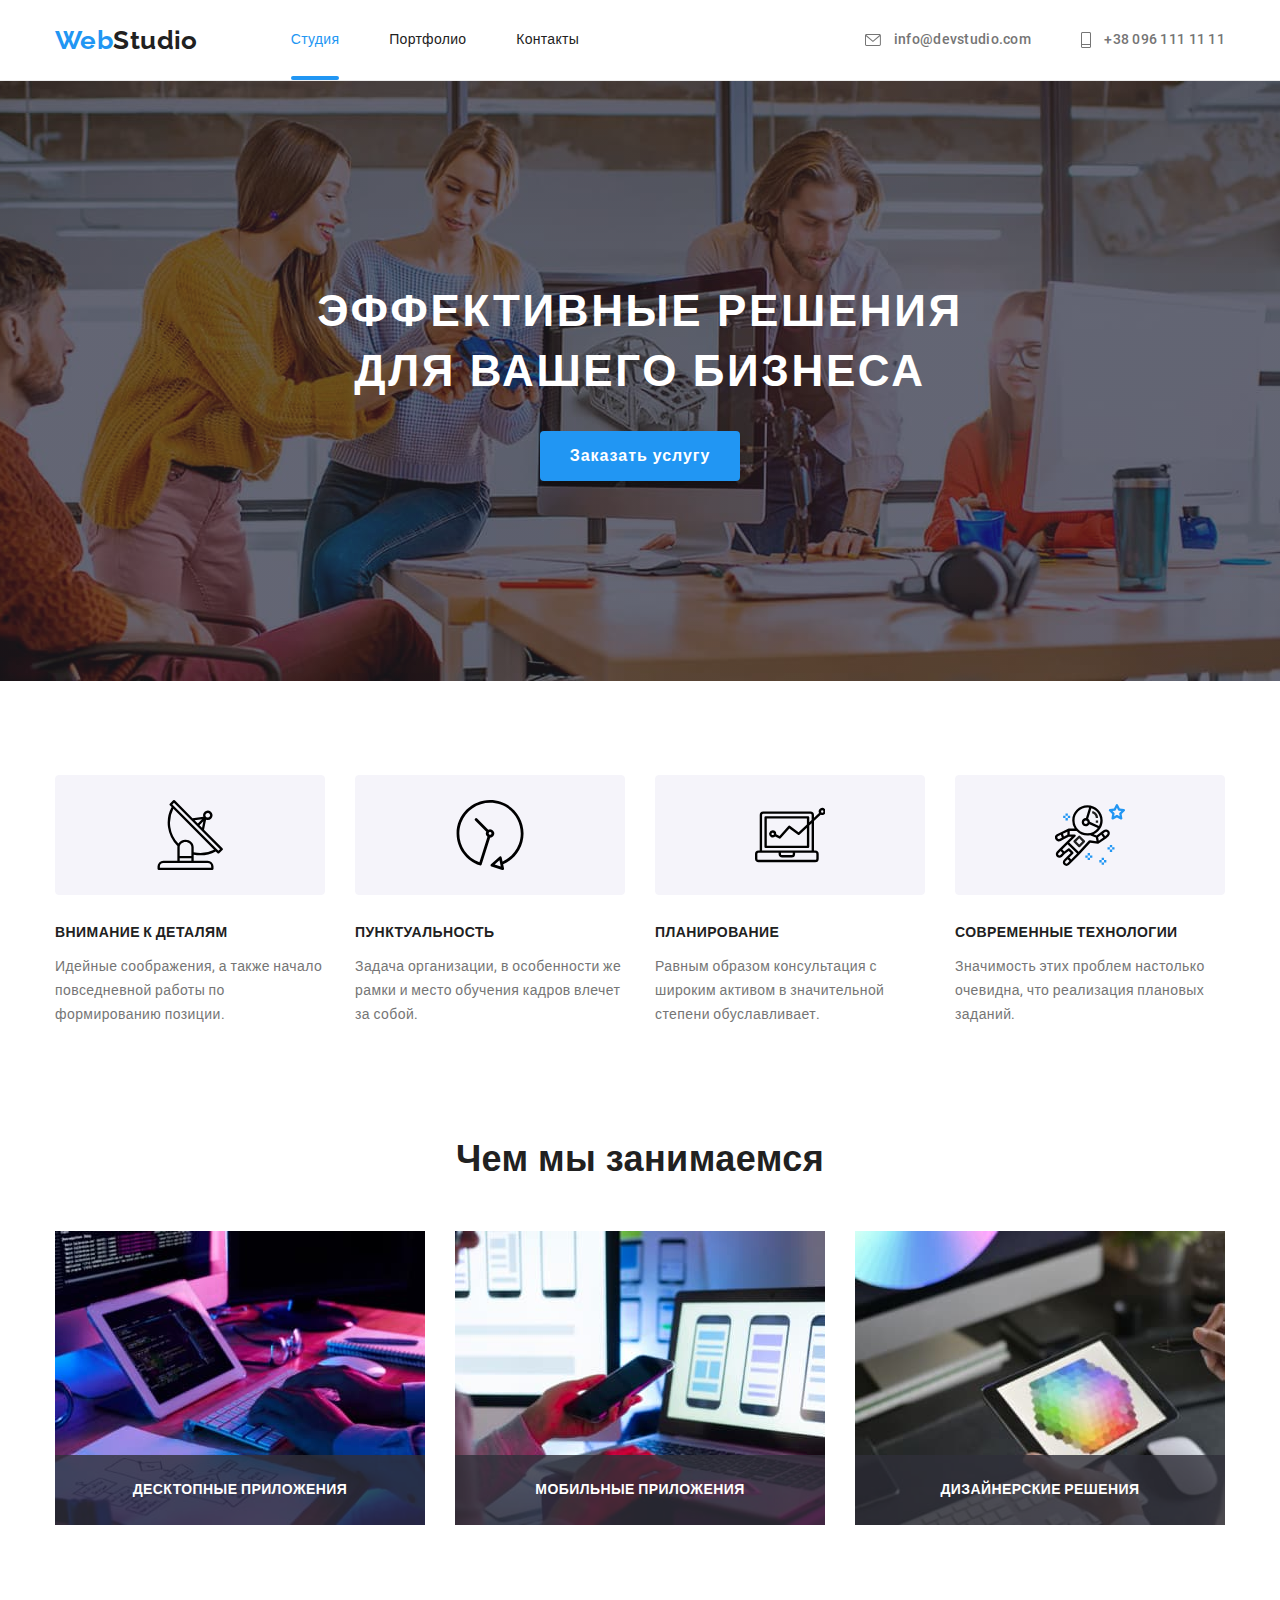
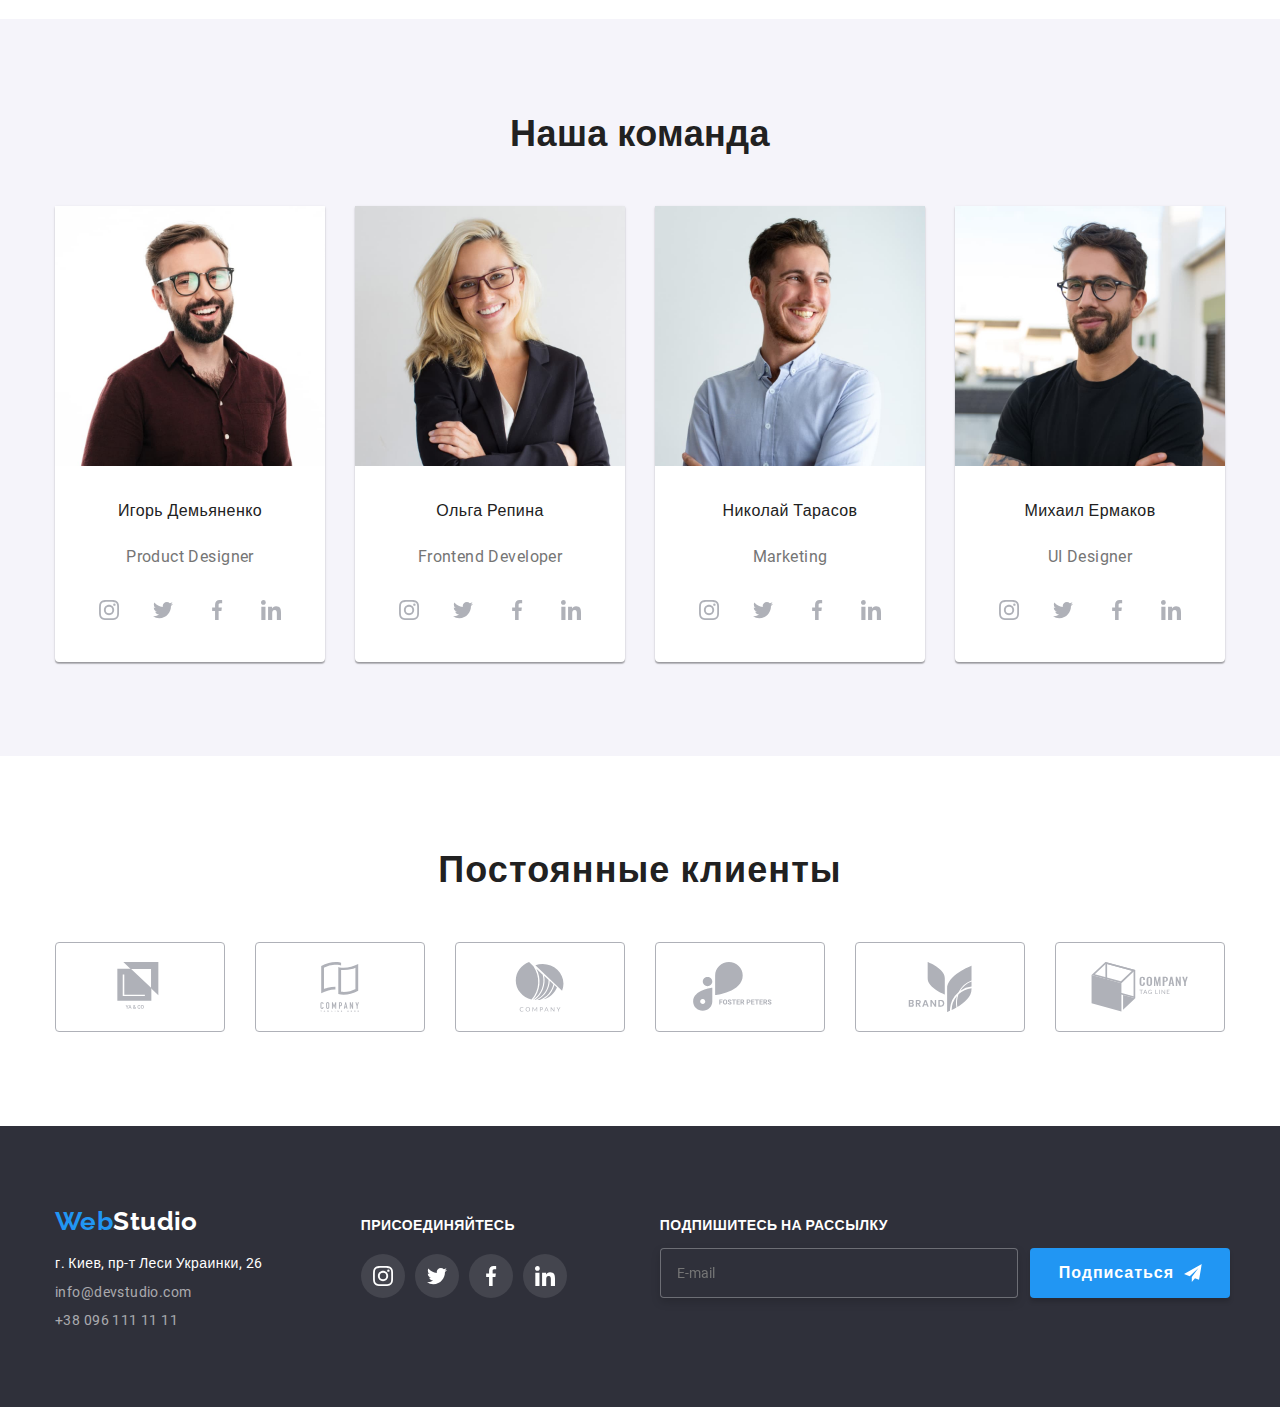
==== commit 6147a5fe: "font" ====
--- a/index.html
+++ b/index.html
@@ -9,11 +9,11 @@
       href="https://fonts.googleapis.com/css2?family=Raleway:wght@700&family=Roboto:wght@400;500;700;900&display=swap"
       rel="stylesheet"
     />
-    <link
+    <!--<link
       rel="stylesheet"
       href="https://cdnjs.cloudflare.com/ajax/libs/modern-normalize/1.0.0/modern-normalize.min.css"
     />
-    <link rel="stylesheet" href="./css/style.css" />
+    <link rel="stylesheet" href="./css/style.css" />-->
     <link rel="stylesheet" href="./css/main.min.css" />
   </head>
 
@@ -58,7 +58,7 @@
     <main>
       <!-- Герой -->
       <section class="hero">
-        <div class="herocontainer-hero">
+        <div class="">
           <h1 class="hero-title">
             Эффективные решения <br />
             для вашего бизнеса
@@ -230,28 +230,28 @@
             <li class="team-element">
               <img src="./images/Dem.jpg" alt="Фото" width="270" />
               <h3 class="team-name">Игорь Демьяненко</h3>
-              <p class="text">Product Designer</p>
-
-              <ul class="social-list">
-                <li class="social-link">
+              <p class="team-name-text">Product Designer</p>
+
+              <ul class="networks">
+                <li class="networks-link">
                   <a href="" class="link" aria-label="Ссылка на instagram"></a>
                   <svg class="seti-icon" width="20" height="20">
                     <use href="./images/sprite.svg#icon-instagram-2"></use>
                   </svg>
                 </li>
-                <li class="social-link">
+                <li class="networks-link">
                   <a href="" class="link" aria-label="Ссылка на twitter"></a>
                   <svg class="seti-icon" width="20" height="20">
                     <use href="./images/sprite.svg#icon-twitter-1"></use>
                   </svg>
                 </li>
-                <li class="social-link">
+                <li class="networks-link">
                   <a href="" class="link" aria-label="Ссылка на facebook"></a>
                   <svg class="seti-icon" width="20" height="20">
                     <use href="./images/sprite.svg#icon-facebook-1"></use>
                   </svg>
                 </li>
-                <li class="social-link">
+                <li class="networks-link">
                   <a href="" class="link" aria-label="Ссылка на linkedin"></a>
                   <svg class="seti-icon" width="20" height="20">
                     <use href="./images/sprite.svg#icon-linkedin-1"></use>
@@ -263,28 +263,28 @@
             <li class="team-element">
               <img src="./images/Rep.jpg" alt="Фото" width="270" />
               <h3 class="team-name">Ольга Репина</h3>
-              <p class="text">Frontend Developer</p>
-
-              <ul class="social-list">
-                <li class="social-link">
+              <p class="team-name-text">Frontend Developer</p>
+
+              <ul class="networks">
+                <li class="networks-link">
                   <a href="" class="link" aria-label="Ссылка на instagram"></a>
                   <svg class="seti-icon" width="20" height="20">
                     <use href="./images/sprite.svg#icon-instagram-2"></use>
                   </svg>
                 </li>
-                <li class="social-link">
+                <li class="networks-link">
                   <a href="" class="link" aria-label="Ссылка на twitter"></a>
                   <svg class="seti-icon" width="20" height="20">
                     <use href="./images/sprite.svg#icon-twitter-1"></use>
                   </svg>
                 </li>
-                <li class="social-link">
+                <li class="networks-link">
                   <a href="" class="link" aria-label="Ссылка на facebook"></a>
                   <svg class="seti-icon" width="20" height="20">
                     <use href="./images/sprite.svg#icon-facebook-1"></use>
                   </svg>
                 </li>
-                <li class="social-link">
+                <li class="networks-link">
                   <a href="" class="link" aria-label="Ссылка на linkedin"></a>
                   <svg class="seti-icon" width="20" height="20">
                     <use href="./images/sprite.svg#icon-linkedin-1"></use>
@@ -296,27 +296,27 @@
             <li class="team-element">
               <img src="./images/Tar.jpg" alt="Фото" width="270" />
               <h3 class="team-name">Николай Тарасов</h3>
-              <p class="text">Marketing</p>
-              <ul class="social-list">
-                <li class="social-link">
+              <p class="team-name-text">Marketing</p>
+              <ul class="networks">
+                <li class="networks-link">
                   <a href="" class="link" aria-label="Ссылка на instagram"></a>
                   <svg class="seti-icon" width="20" height="20">
                     <use href="./images/sprite.svg#icon-instagram-2"></use>
                   </svg>
                 </li>
-                <li class="social-link">
+                <li class="networks-link">
                   <a href="" class="link" aria-label="Ссылка на twitter"></a>
                   <svg class="seti-icon" width="20" height="20">
                     <use href="./images/sprite.svg#icon-twitter-1"></use>
                   </svg>
                 </li>
-                <li class="social-link">
+                <li class="networks-link">
                   <a href="" class="link" aria-label="Ссылка на facebook"></a>
                   <svg class="seti-icon" width="20" height="20">
                     <use href="./images/sprite.svg#icon-facebook-1"></use>
                   </svg>
                 </li>
-                <li class="social-link">
+                <li class="networks-link">
                   <a href="" class="link" aria-label="Ссылка на linkedin"></a>
                   <svg class="seti-icon" width="20" height="20">
                     <use href="./images/sprite.svg#icon-linkedin-1"></use>
@@ -328,27 +328,27 @@
             <li class="team-element">
               <img src="./images/Erm.jpg" alt="Фото" width="270" />
               <h3 class="team-name">Михаил Ермаков</h3>
-              <p class="text">UI Designer</p>
-              <ul class="social-list">
-                <li class="social-link">
+              <p class="team-name-text">UI Designer</p>
+              <ul class="networks">
+                <li class="networks-link">
                   <a href="" class="link" aria-label="Ссылка на instagram"></a>
                   <svg class="seti-icon" width="20" height="20">
                     <use href="./images/sprite.svg#icon-instagram-2"></use>
                   </svg>
                 </li>
-                <li class="social-link">
+                <li class="networks-link">
                   <a href="" class="link" aria-label="Ссылка на twitter"></a>
                   <svg class="seti-icon" width="20" height="20">
                     <use href="./images/sprite.svg#icon-twitter-1"></use>
                   </svg>
                 </li>
-                <li class="social-link">
+                <li class="networks-link">
                   <a href="" class="link" aria-label="Ссылка на facebook"></a>
                   <svg class="seti-icon" width="20" height="20">
                     <use href="./images/sprite.svg#icon-facebook-1"></use>
                   </svg>
                 </li>
-                <li class="social-link">
+                <li class="networks-link">
                   <a href="" class="link" aria-label="Ссылка на linkedin"></a>
                   <svg class="seti-icon" width="20" height="20">
                     <use href="./images/sprite.svg#icon-linkedin-1"></use>
--- a/css/main.min.css
+++ b/css/main.min.css
@@ -1,3 +1,3 @@
-.main-nav,.hero-container,.social-list,.button-mailing{display:flex;align-items:center}.button,.features-item,.klient,.clients-element,.clients-icon{display:flex;align-items:center;justify-content:center}.social-link:hover,.social-link:focus,.seti-icon:hover,.seti-icon:focus,.button-nav .link:hover,.button-nav .link:focus{background-color:var(--accent-color);color:var(--primary-white-color)}.form-input:focus,.form-input:hover,.form-img:hover,.form-img:focus,.form-comment:focus,.form-comment:hover{fill:var(--accent-color);border:1px solid var(--accent-color)}.button,.button-submit,.button-mailing{width:200px;height:50px;font-weight:bold;font-size:16px;line-height:1.87;letter-spacing:0.06em;background-color:var(--accent-color);color:var(--primary-white-color);outline:transparent;border:none;text-decoration:none;box-shadow:0px 4px 4px rgba(0,0,0,0.15);border-radius:4px;cursor:pointer}ul{list-style:none}img{display:block;max-width:100%;height:auto}h1,h2,h3{margin:0px}ul.list{padding:0px;margin:0px;list-style:none}.section-title{color:var(--title-text-color);margin-top:0}textarea{resize:none}/*! modern-normalize v1.0.0 | MIT License | https://github.com/sindresorhus/modern-normalize */*,*::before,*::after{box-sizing:border-box}:root{-moz-tab-size:4;tab-size:4}html{line-height:1.15;-webkit-text-size-adjust:100%}body{margin:0}body{font-family:system-ui,-apple-system,"Segoe UI",Roboto,Helvetica,Arial,sans-serif,"Apple Color Emoji","Segoe UI Emoji"}hr{height:0;color:inherit}abbr[title]{text-decoration:underline dotted}b,strong{font-weight:bolder}code,kbd,samp,pre{font-family:ui-monospace, SFMono-Regular, Consolas, "Liberation Mono", Menlo,- monospace;font-size:1em}small{font-size:80%}sub,sup{font-size:75%;line-height:0;position:relative;vertical-align:baseline}sub{bottom:-0.25em}sup{top:-0.5em}table{text-indent:0;border-color:inherit}button,input,optgroup,select,textarea{font-family:inherit;font-size:100%;line-height:1.15;margin:0}button,select{text-transform:none}button,[type="button"],[type="reset"],[type="submit"]{-webkit-appearance:button}::-moz-focus-inner{border-style:none;padding:0}:-moz-focusring{outline:1px dotted ButtonText}:-moz-ui-invalid{box-shadow:none}legend{padding:0}progress{vertical-align:baseline}::-webkit-inner-spin-button,::-webkit-outer-spin-button{height:auto}[type="search"]{-webkit-appearance:textfield;outline-offset:-2px}::-webkit-search-decoration{-webkit-appearance:none}::-webkit-file-upload-button{-webkit-appearance:button;font:inherit}summary{display:list-item}:root{--primary-text-color: #757575;--title-text-color: #212121;--accent-color: #2196f3;--primary-white-color: #ffffff;--primary-bg-color: #2f303a}.container{margin-left:auto;margin-right:auto;width:1200px;padding-bottom:0px;padding-left:15px;padding-right:15px}body{background-color:var(--primary-white-color);color:var(--primary-text-color);font-family:"Roboto", sans-serif;font-style:normal;font-weight:normal;font-size:14px;line-height:1.71;letter-spacing:0.03em}span{color:var(--accent-color)}.logo{margin-right:93px;color:var(--title-text-color);font-family:Raleway, sans-serif;font-weight:bold;font-size:26px;line-height:1.19;text-decoration:none;transition:color 250ms cubic-bezier(0.4, 0, 0.2, 1)}.logo:hover,.logo:focus{color:var(--accent-color)}.link:hover,.link:focus{color:var(--title-text-color)}.site-nav{display:flex}.site-nav .item:not(:last-child){margin-right:50px}.site-nav .link{display:block;padding-bottom:32px;padding-top:32px;color:var(--title-text-color);font-style:normal;font-weight:500;font-size:14px;line-height:1.14;letter-spacing:0.02em;text-decoration:none;transition:color 250ms cubic-bezier(0.4, 0, 0.2, 1)}.site-nav .link:hover,.site-nav .link:focus{color:var(--accent-color)}.site-nav .link.current{color:var(--accent-color);position:relative}.link.current::before{content:"";position:absolute;width:100%;height:4px;top:76px;background:var(--accent-color);border-radius:2px}.aut-nav{display:flex;margin-left:auto}.aut-nav .item:not(:last-child){margin-right:50px}.aut-nav .link{color:var(--primary-text-color);font-weight:500;font-size:14px;line-height:1.14;letter-spacing:0.02em;text-decoration:none;transition:color 250ms cubic-bezier(0.4, 0, 0.2, 1)}.aut-nav .link:hover,.aut-nav .link:focus{color:var(--accent-color)}.aut-envelope{width:16px;height:12px;margin-right:10px}.aut-tel{width:10px;height:16px;margin-right:10px}.link-icon{fill:currentColor;vertical-align:middle}.hero{display:flex;justify-content:center;text-align:center;padding-top:200px;padding-bottom:200px;background-color:var(--primary-bg-color);max-width:1600px;height:600px;margin-left:auto;margin-right:auto;background-image:linear-gradient(to right, rgba(47,48,58,0.4), rgba(47,48,58,0.4)),url(../images/fon.jpg);background-repeat:no-repeat;background-size:cover;background-position:center}.hero-container{flex-direction:column}.hero-title{font-weight:900;font-size:44px;line-height:60px;letter-spacing:0.06em;text-transform:uppercase;color:var(--primary-white-color);margin:0}.button{margin-top:30px;margin-left:auto;margin-right:auto}.backdrop{position:fixed;left:0px;top:0px;z-index:2;width:100%;height:100%;background-color:rgba(0,0,0,0.2);opacity:1;transition:opacity 250ms cubic-bezier(0.4, 0, 0.2, 1)}.backdrop.is-hidden{opacity:0;pointer-events:none}.modal{top:50%;left:50%;position:absolute;transform:translate(-50%, -50%);background-color:var(--primary-white-color);min-width:528px;min-height:581px;box-shadow:0px 1px 3px rgba(0,0,0,0.12),0px 1px 1px rgba(0,0,0,0.14),0px 2px 1px rgba(0,0,0,0.2);border-radius:4px}.modal-header{left:576px;top:261px;font-weight:bold;font-size:20px;line-height:23px;text-align:center;letter-spacing:0.03em;padding-bottom:12px;margin:0px;color:var(--title-text-color)}.close{position:absolute;top:0px;right:0px;padding-right:8px;padding-top:8px;fill:currentColor;cursor:pointer;transition:fill 250ms cubic-bezier(0.4, 0, 0.2, 1)}.close:focus,.close:hover{fill:var(--accent-color);color:var(--accent-color)}.form{width:528px;height:581px;left:536px;top:221px;background-color:var(--primary-white-color);box-shadow:0px 1px 3px rgba(0,0,0,0.12),0px 1px 1px rgba(0,0,0,0.14),0px 2px 1px rgba(0,0,0,0.2);border-radius:4px;padding:40px}.form-field{position:relative;display:flex;flex-direction:column;text-align:left;font-size:12px;line-height:1.17;letter-spacing:0.01em;color:var(--primary-text-color);margin-bottom:10px}.form-field textarea::placeholder{width:416px;height:96px;left:592px;top:530px;font-size:12px;line-height:14px;letter-spacing:0.01em;color:rgba(117,117,117,0.5)}.form-label{margin-bottom:4px;font-size:12px;line-height:14px}.form-input{width:448px;height:40px;left:576px;top:382px;padding-left:42px;border:1px solid rgba(33,33,33,0.2);box-sizing:border-box;border-radius:4px;cursor:pointer;outline:transparent;letter-spacing:0.01em;transition:border-color 250ms cubic-bezier(0.4, 0, 0.2, 1)}.form-input:focus ~ .form-img,.form-input:hover ~ .form-img{fill:var(--accent-color);border-color:var(--accent-color)}.form-img{position:absolute;top:55%;left:14px;transition:border-color 250ms cubic-bezier(0.4, 0, 0.2, 1);margin-right:15px;transition:fill 250ms cubic-bezier(0.4, 0, 0.2, 1)}.form-comment{width:448px;height:120px;left:576px;top:518px;cursor:pointer;border:1px solid rgba(33,33,33,0.2);box-sizing:border-box;border-radius:4px;margin-bottom:20px;padding:12px 16px;outline:transparent;transition:border-color 250ms cubic-bezier(0.4, 0, 0.2, 1)}.button-submit{left:700px;top:712px;margin-top:30px;margin-bottom:40px;padding-top:10px;padding-bottom:10px}.checkbox{display:inline}.checkbox-label{display:inline-flex;align-items:center;font-size:12px;line-height:1.71px;letter-spacing:0.03em;color:var(--primary-text-color)}.checkbox-input{-webkit-appearance:none;-moz-appearance:none;appearance:none;position:absolute}.checkbox-input:checked+.checkbox-icon{background-color:var(--accent-color);border-color:var(--accent-color);background-image:url("../images/icon1check.svg");background-size:contain;background-origin:border-box}.checkbox-icon{display:inline-block;width:16px;height:15px;background:var(--primary-white-color);margin-right:7px;border-radius:2px;border:2px solid #212121}.checkbox-terms{color:var(--accent-color);margin-left:3px}.features{padding-top:94px;padding-bottom:94px}.features .list{display:flex;justify-content:space-between}.features-item{height:120px;background:#f5f4fa;border-radius:4px;margin-bottom:30px;border:1px solid #f5f4fa;transition:border-color 250ms cubic-bezier(0.4, 0, 0.2, 1)}.features-item:focus,.features-item:hover{border-color:var(--accent-color);fill:var(--accent-color)}.features-icon{display:flex;width:70px;height:70px;transition:fill 250ms cubic-bezier(0.4, 0, 0.2, 1)}.features-title{color:var(--title-text-color);font-weight:700;font-size:14px;line-height:1.14;text-transform:uppercase;margin-bottom:10px}.features-title-text{width:270px;height:75px;font-size:14px;line-height:1.71;letter-spacing:0.03em;color:var(--primary-text-color)}.work{padding-bottom:94px;display:flex}.work-title{color:var(--title-text-color);font-weight:bold;font-size:36px;line-height:1.19;text-align:center;margin-bottom:50px}.flex-element{margin-right:30px;position:relative}.flex-element:nth-child(3n){margin-right:0}.flex-element>.subtitle{position:absolute;font-weight:bold;font-size:14px;line-height:1.14;text-align:center;letter-spacing:0.03em;text-transform:uppercase;color:var(--primary-white-color);bottom:0;width:100%;padding:27px 0px;margin:0px;background-color:rgba(47,48,58,0.8)}.team{padding-bottom:94px;padding-top:94px;display:flex;background:#f5f4fa}.team-title{color:var(--title-text-color);font-weight:bold;font-size:36px;line-height:1.19;text-align:center;margin-bottom:50px}.team-name{color:var(--title-text-color);font-weight:500;font-size:16px;line-height:1.9;text-align:center;margin-top:30px;margin-bottom:10px}.text{font-size:16px;line-height:1.9;text-align:center}.team-element{margin-right:30px;background:var(--primary-white-color);border-radius:0px 0px 4px 4px;box-shadow:0px 1px 3px rgba(0,0,0,0.12),0px 1px 1px rgba(0,0,0,0.14),0px 2px 1px rgba(0,0,0,0.2)}.team-element:nth-child(4n){margin-right:0}.social-list{justify-content:space-between;padding-left:32px;padding-right:32px;padding-bottom:30px;color:#afb1b8}.social-link{display:flex;width:44px;height:44px;margin-right:10px;cursor:pointer;border-radius:50%;background-color:rgba(255,255,255,0.1);transition:background-color 250ms cubic-bezier(0.4, 0, 0.2, 1)}.seti-icon{display:inline-block;margin:12px;fill:currentColor;transition:color 250ms cubic-bezier(0.4, 0, 0.2, 1)}.social-link:nth-child(4n){margin-right:0px}.klient{padding-bottom:94px;padding-top:94px}.klient-title{font-weight:bold;font-size:36px;line-height:1.16;text-align:center;letter-spacing:0.03em;margin-bottom:50px;color:var(--title-text-color)}.clients{padding:0px;margin:0px;display:flex;color:#afb1b8}.clients-element{width:170px;height:90px;border:1px solid #afb1b8;box-sizing:border-box;border-radius:4px;margin-right:30px;cursor:pointer;transition:color 250ms cubic-bezier(0.4, 0, 0.2, 1)}.clients-element:focus,.clients-element:hover{border-color:var(--accent-color);color:var(--accent-color)}.clients-element:nth-child(6n){margin-right:0px}.clients-icon{height:50px;fill:currentColor}.footer{background-color:var(--primary-bg-color);padding-top:60px;padding-bottom:60px}.footer-list{padding:0px;list-style:none;height:81px;width:231px;display:flex;flex-direction:column;justify-content:space-between}.adress{background-color:var(--primary-bg-color);color:var(--primary-white-color);font-size:14px;line-height:1.71;display:flex;align-items:baseline}.adress-list{margin-top:20px;margin-right:70px}.adress .logo{color:var(--primary-white-color)}.adress .logo:hover,.adress .logo:focus{color:var(--accent-color)}.adress .link{color:rgba(255,255,255,0.6);text-decoration:none;padding-bottom:9px;transition:color 250ms cubic-bezier(0.4, 0, 0.2, 1)}.adress .link:hover,.adress .link:focus{color:var(--accent-color)}.adress-link{color:var(--primary-white-color);font-size:14px;line-height:1.71;text-decoration:none}.social{width:206px;height:80px}.social-slogan{width:145px;font-weight:bold;font-size:14px;line-height:1.14;letter-spacing:0.03em;text-transform:uppercase;color:var(--primary-white-color);padding-bottom:20px;margin:0px}.social-link{display:flex;width:44px;height:44px;margin-right:10px;border-radius:0px 0px 4px 4px;border-radius:50%;background:rgba(255,255,255,0.1);transition:background-color 250ms cubic-bezier(0.4, 0, 0.2, 1)}.websocial-list{display:flex;padding:0px;margin:0px;cursor:pointer}.seti-icon{display:inline-block;margin:12px;fill:currentColor}.mailing{display:flex;flex-direction:column;padding-left:93px}.mailing-slogan{font-weight:bold;font-size:14px;line-height:1.14;letter-spacing:0.03em;text-transform:uppercase;color:var(--primary-white-color)}.mailing-field{display:flex}.mailing-input{width:358px;height:50px;left:815px;top:2785px;padding-left:16px;border:1px solid rgba(255,255,255,0.3);box-sizing:border-box;filter:drop-shadow(0px 4px 4px rgba(0,0,0,0.15));border-radius:4px;outline:transparent;background-color:var(--primary-bg-color);color:var(--primary-text-color)}.button-mailing{height:50px;margin-left:12px;padding-left:29px;padding-right:28px;padding-top:10px;padding-bottom:10px}.mailing-send{margin:13px 0px 13px 10px}li.item{padding:0px;margin:0px;list-style:none}ul.list{padding:0px;margin:0px;list-style:none}ul{list-style:none}header{border-bottom-width:1px;border-bottom-style:solid;border-bottom-color:#ececec}.site-nav .link.current{color:var(--accent-color)}.flex-container{padding-top:94px;padding-bottom:94px;width:1170px}.button-item{margin-bottom:50px}.name:not(:last-child){margin-right:8px}.button-nav .link{display:inline-block;color:var(--title-text-color);font-family:inherit;background-color:#f5f4fa;font-weight:500;font-size:16px;line-height:1.62;letter-spacing:0.03em;padding:6px 22px;min-width:73px;text-align:center;border-radius:4px;border:none;outline:transparent;cursor:pointer;transition:color 250ms cubic-bezier(0.4, 0, 0.2, 1),background-color 250ms cubic-bezier(0.4, 0, 0.2, 1)}.button-nav .link:hover,.button-nav .link:focus{box-shadow:0px 3px 1px rgba(0,0,0,0.1),0px 1px 2px rgba(0,0,0,0.08),0px 2px 2px rgba(0,0,0,0.12)}.button-nav{display:flex;justify-content:center}.cards{display:block;margin-right:30px;margin-bottom:30px;cursor:pointer;width:370px;height:404px}.cards:nth-child(3n){margin-right:0px}.cards:nth-child(n+7){margin-bottom:0px}.cards-thumb{position:relative;overflow:hidden}.cards .link{display:block}.cards:hover .text-overlay{transform:translateY(0)}.cards:hover{box-shadow:0px 1px 1px rgba(0,0,0,0.12),0px 4px 4px rgba(0,0,0,0.06),1px 4px 6px rgba(0,0,0,0.16)}.text-overlay{position:absolute;top:0;left:0;width:100%;height:100%;background-color:rgba(33,150,243,0.9);transform:translateY(100%);transition:transform 250ms cubic-bezier(0.4, 0, 0.2, 1)}.text-thumb{padding:63px 24px;font-size:18px;line-height:1.56;letter-spacing:0.03em;color:var(--primary-white-color)}.card-content{border:1px solid #eeeeee;box-sizing:border-box;border-top-color:var(--primary-white-color);padding-top:20px;padding-bottom:20px;padding-right:24px;padding-left:24px}.portfolio-title{color:var(--title-text-color);font-weight:bold;font-size:18px;line-height:2;letter-spacing:0.06em;padding-bottom:4px}.portfolio-list{font-size:16px;line-height:1.87;margin:0px}.portfolio-nav{display:flex;flex-wrap:wrap;margin-top:50px}
+.main-nav,.networks,.button-mailing{display:flex;align-items:center}.button,.features-item,.klient,.clients-element,.clients-icon{display:flex;align-items:center;justify-content:center}.networks-link:hover,.networks-link:focus,.seti-icon:hover,.seti-icon:focus,.social-link:hover,.social-link:focus,.button-nav .link:hover,.button-nav .link:focus{background-color:var(--accent-color);color:var(--primary-white-color)}.form-input:focus,.form-input:hover,.form-img:hover,.form-img:focus,.form-comment:focus,.form-comment:hover{fill:var(--accent-color);border:1px solid var(--accent-color)}.button,.button-submit,.button-mailing{width:200px;height:50px;font-weight:bold;font-size:16px;line-height:1.87;letter-spacing:0.06em;background-color:var(--accent-color);color:var(--primary-white-color);outline:transparent;border:none;text-decoration:none;box-shadow:0px 4px 4px rgba(0,0,0,0.15);border-radius:4px;cursor:pointer}:root{--primary-text-color: #757575;--title-text-color: #212121;--accent-color: #2196f3;--primary-white-color: #ffffff;--primary-bg-color: #2f303a}@font-face{font-family:"Raleway";font-style:normal;font-weight:700;src:local(""),url("/fonts/raleway-v18-latin-700.woff2") format("woff2"),url("/fonts/raleway-v18-latin-700.woff") format("woff")}@font-face{font-family:"Roboto";font-style:normal;font-weight:400;src:local(""),url("/fonts/roboto-v20-latin-regular.woff2") format("woff2"),url("/fonts/roboto-v20-latin-regular.woff") format("woff")}@font-face{font-family:"Roboto";font-style:normal;font-weight:500;src:local(""),url("/fonts/roboto-v20-latin-500.woff2") format("woff2"),url("/fonts/roboto-v20-latin-500.woff") format("woff")}@font-face{font-family:"Roboto";font-style:normal;font-weight:700;src:local(""),url("/fonts/roboto-v20-latin-700.woff2") format("woff2"),url("/fonts/roboto-v20-latin-700.woff") format("woff")}@font-face{font-family:"Roboto";font-style:normal;font-weight:900;src:local(""),url("/fonts/roboto-v20-latin-900.woff2") format("woff2"),url("/fonts/roboto-v20-latin-900.woff") format("woff")}/*! modern-normalize v1.0.0 | MIT License | https://github.com/sindresorhus/modern-normalize */*,*::before,*::after{box-sizing:border-box}:root{-moz-tab-size:4;tab-size:4}html{line-height:1.15;-webkit-text-size-adjust:100%}body{margin:0}body{font-family:system-ui,-apple-system,"Segoe UI",Roboto,Helvetica,Arial,sans-serif,"Apple Color Emoji","Segoe UI Emoji"}hr{height:0;color:inherit}abbr[title]{text-decoration:underline dotted}b,strong{font-weight:bolder}code,kbd,samp,pre{font-family:ui-monospace, SFMono-Regular, Consolas, "Liberation Mono", Menlo,+ monospace;font-size:1em}small{font-size:80%}sub,sup{font-size:75%;line-height:0;position:relative;vertical-align:baseline}sub{bottom:-0.25em}sup{top:-0.5em}table{text-indent:0;border-color:inherit}button,input,optgroup,select,textarea{font-family:inherit;font-size:100%;line-height:1.15;margin:0}button,select{text-transform:none}button,[type="button"],[type="reset"],[type="submit"]{-webkit-appearance:button}::-moz-focus-inner{border-style:none;padding:0}:-moz-focusring{outline:1px dotted ButtonText}:-moz-ui-invalid{box-shadow:none}legend{padding:0}progress{vertical-align:baseline}::-webkit-inner-spin-button,::-webkit-outer-spin-button{height:auto}[type="search"]{-webkit-appearance:textfield;outline-offset:-2px}::-webkit-search-decoration{-webkit-appearance:none}::-webkit-file-upload-button{-webkit-appearance:button;font:inherit}summary{display:list-item}.container{margin-left:auto;margin-right:auto;width:1200px;padding-bottom:0px;padding-left:15px;padding-right:15px}header{border-bottom-width:1px;border-bottom-style:solid;border-bottom-color:#ececec}.section-title{color:var(--title-text-color);margin-top:0}ul{list-style:none}ul.list{padding:0px;margin:0px;list-style:none}li.item{padding:0px;margin:0px;list-style:none}img{display:block;max-width:100%;height:auto}h1,h2,h3{margin:0px}textarea{resize:none}body{background-color:var(--primary-white-color);color:var(--primary-text-color);font-family:"Roboto", sans-serif;font-style:normal;font-weight:normal;font-size:14px;line-height:1.71;letter-spacing:0.03em}span{color:var(--accent-color)}.logo{margin-right:93px;color:var(--title-text-color);font-family:Raleway, sans-serif;font-weight:bold;font-size:26px;line-height:1.19;text-decoration:none;transition:color 250ms cubic-bezier(0.4, 0, 0.2, 1)}.logo:hover,.logo:focus{color:var(--accent-color)}.link:hover,.link:focus{color:var(--title-text-color)}.site-nav{display:flex}.site-nav .item:not(:last-child){margin-right:50px}.site-nav .link{display:block;padding-bottom:32px;padding-top:32px;color:var(--title-text-color);font-style:normal;font-weight:500;font-size:14px;line-height:1.14;letter-spacing:0.02em;text-decoration:none;transition:color 250ms cubic-bezier(0.4, 0, 0.2, 1)}.site-nav .link:hover,.site-nav .link:focus{color:var(--accent-color)}.site-nav .link.current{color:var(--accent-color);position:relative}.link.current::before{content:"";position:absolute;width:100%;height:4px;top:76px;background:var(--accent-color);border-radius:2px}.aut-nav{display:flex;margin-left:auto}.aut-nav .item:not(:last-child){margin-right:50px}.aut-nav .link{color:var(--primary-text-color);font-weight:500;font-size:14px;line-height:1.14;letter-spacing:0.02em;text-decoration:none;transition:color 250ms cubic-bezier(0.4, 0, 0.2, 1)}.aut-nav .link:hover,.aut-nav .link:focus{color:var(--accent-color)}.aut-envelope{width:16px;height:12px;margin-right:10px}.aut-tel{width:10px;height:16px;margin-right:10px}.link-icon{fill:currentColor;vertical-align:middle}.hero{display:flex;justify-content:center;text-align:center;padding-top:200px;padding-bottom:200px;background-color:var(--primary-bg-color);max-width:1600px;height:600px;margin-left:auto;margin-right:auto;background-image:linear-gradient(to right, rgba(47,48,58,0.4), rgba(47,48,58,0.4)),url(../images/fon.jpg);background-repeat:no-repeat;background-size:cover;background-position:center}.hero-title{font-weight:900;font-size:44px;line-height:60px;letter-spacing:0.06em;text-transform:uppercase;color:var(--primary-white-color);margin:0}.button{margin-top:30px;margin-left:auto;margin-right:auto}.backdrop{position:fixed;left:0px;top:0px;z-index:2;width:100%;height:100%;background-color:rgba(0,0,0,0.2);opacity:1;transition:opacity 250ms cubic-bezier(0.4, 0, 0.2, 1)}.backdrop.is-hidden{opacity:0;pointer-events:none}.modal{top:50%;left:50%;position:absolute;transform:translate(-50%, -50%);background-color:var(--primary-white-color);min-width:528px;min-height:581px;box-shadow:0px 1px 3px rgba(0,0,0,0.12),0px 1px 1px rgba(0,0,0,0.14),0px 2px 1px rgba(0,0,0,0.2);border-radius:4px}.modal-header{left:576px;top:261px;font-weight:bold;font-size:20px;line-height:23px;text-align:center;letter-spacing:0.03em;padding-bottom:12px;margin:0px;color:var(--title-text-color)}.close{position:absolute;top:0px;right:0px;padding-right:8px;padding-top:8px;fill:currentColor;cursor:pointer;transition:fill 250ms cubic-bezier(0.4, 0, 0.2, 1)}.close:focus,.close:hover{fill:var(--accent-color);color:var(--accent-color)}.form{width:528px;height:581px;left:536px;top:221px;background-color:var(--primary-white-color);box-shadow:0px 1px 3px rgba(0,0,0,0.12),0px 1px 1px rgba(0,0,0,0.14),0px 2px 1px rgba(0,0,0,0.2);border-radius:4px;padding:40px}.form-field{position:relative;display:flex;flex-direction:column;text-align:left;font-size:12px;line-height:1.17;letter-spacing:0.01em;color:var(--primary-text-color);margin-bottom:10px}.form-field textarea::placeholder{width:416px;height:96px;left:592px;top:530px;font-size:12px;line-height:14px;letter-spacing:0.01em;color:rgba(117,117,117,0.5)}.form-label{margin-bottom:4px;font-size:12px;line-height:14px}.form-input{width:448px;height:40px;left:576px;top:382px;padding-left:42px;border:1px solid rgba(33,33,33,0.2);box-sizing:border-box;border-radius:4px;cursor:pointer;outline:transparent;letter-spacing:0.01em;transition:border-color 250ms cubic-bezier(0.4, 0, 0.2, 1)}.form-input:focus ~ .form-img,.form-input:hover ~ .form-img{fill:var(--accent-color);border-color:var(--accent-color)}.form-img{position:absolute;top:55%;left:14px;transition:border-color 250ms cubic-bezier(0.4, 0, 0.2, 1);margin-right:15px;transition:fill 250ms cubic-bezier(0.4, 0, 0.2, 1)}.form-comment{width:448px;height:120px;left:576px;top:518px;cursor:pointer;border:1px solid rgba(33,33,33,0.2);box-sizing:border-box;border-radius:4px;margin-bottom:20px;padding:12px 16px;outline:transparent;transition:border-color 250ms cubic-bezier(0.4, 0, 0.2, 1)}.button-submit{left:700px;top:712px;margin-top:30px;margin-bottom:40px;padding-top:10px;padding-bottom:10px}.checkbox{display:inline}.checkbox-label{display:inline-flex;align-items:center;font-size:12px;line-height:1.71px;letter-spacing:0.03em;color:var(--primary-text-color)}.checkbox-input{-webkit-appearance:none;-moz-appearance:none;appearance:none;position:absolute}.checkbox-input:checked+.checkbox-icon{background-color:var(--accent-color);border-color:var(--accent-color);background-image:url("../images/icon1check.svg");background-size:contain;background-origin:border-box}.checkbox-icon{display:inline-block;width:16px;height:15px;background:var(--primary-white-color);margin-right:7px;border-radius:2px;border:2px solid #212121}.checkbox-terms{color:var(--accent-color);margin-left:3px}.features{padding-top:94px;padding-bottom:94px}.features .list{display:flex;justify-content:space-between}.features-item{height:120px;background:#f5f4fa;border-radius:4px;margin-bottom:30px;border:1px solid #f5f4fa;transition:border-color 250ms cubic-bezier(0.4, 0, 0.2, 1)}.features-item:focus,.features-item:hover{border-color:var(--accent-color);fill:var(--accent-color)}.features-icon{display:flex;width:70px;height:70px;transition:fill 250ms cubic-bezier(0.4, 0, 0.2, 1)}.features-title{color:var(--title-text-color);font-weight:700;font-size:14px;line-height:1.14;text-transform:uppercase;margin-bottom:10px}.features-title-text{width:270px;height:75px;font-size:14px;line-height:1.71;letter-spacing:0.03em;color:var(--primary-text-color)}.work{padding-bottom:94px;display:flex}.work-title{color:var(--title-text-color);font-weight:bold;font-size:36px;line-height:1.19;text-align:center;margin-bottom:50px}.flex-element{margin-right:30px;position:relative}.flex-element:nth-child(3n){margin-right:0}.flex-element>.subtitle{position:absolute;font-weight:bold;font-size:14px;line-height:1.14;text-align:center;letter-spacing:0.03em;text-transform:uppercase;color:var(--primary-white-color);bottom:0;width:100%;padding:27px 0px;margin:0px;background-color:rgba(47,48,58,0.8)}.team{padding-bottom:94px;padding-top:94px;display:flex;background:#f5f4fa}.team-title{color:var(--title-text-color);font-weight:bold;font-size:36px;line-height:1.19;text-align:center;margin-bottom:50px}.team-element{margin-right:30px;background:var(--primary-white-color);border-radius:0px 0px 4px 4px;box-shadow:0px 1px 3px rgba(0,0,0,0.12),0px 1px 1px rgba(0,0,0,0.14),0px 2px 1px rgba(0,0,0,0.2)}.team-element:nth-child(4n){margin-right:0}.team-name{color:var(--title-text-color);font-weight:500;font-size:16px;line-height:1.9;text-align:center;margin-top:30px;margin-bottom:10px}.team-name-text{font-size:16px;line-height:1.9;text-align:center}.networks{justify-content:space-between;padding-left:32px;padding-right:32px;padding-bottom:30px;color:#afb1b8}.networks-link{display:flex;width:44px;height:44px;margin-right:10px;cursor:pointer;border-radius:50%;background-color:rgba(255,255,255,0.1);transition:background-color 250ms cubic-bezier(0.4, 0, 0.2, 1)}.networks-link:nth-child(4n){margin-right:0px}.seti-icon{display:inline-block;margin:12px;fill:currentColor;transition:color 250ms cubic-bezier(0.4, 0, 0.2, 1)}.klient{padding-bottom:94px;padding-top:94px}.klient-title{font-weight:bold;font-size:36px;line-height:1.16;text-align:center;letter-spacing:0.03em;margin-bottom:50px;color:var(--title-text-color)}.clients{padding:0px;margin:0px;display:flex;color:#afb1b8}.clients-element{width:170px;height:90px;border:1px solid #afb1b8;box-sizing:border-box;border-radius:4px;margin-right:30px;cursor:pointer;transition:color 250ms cubic-bezier(0.4, 0, 0.2, 1)}.clients-element:focus,.clients-element:hover{border-color:var(--accent-color);color:var(--accent-color)}.clients-element:nth-child(6n){margin-right:0px}.clients-icon{height:50px;fill:currentColor}.footer{background-color:var(--primary-bg-color);padding-top:60px;padding-bottom:60px}.footer-list{padding:0px;list-style:none;height:81px;width:231px;display:flex;flex-direction:column;justify-content:space-between}.adress{background-color:var(--primary-bg-color);color:var(--primary-white-color);font-size:14px;line-height:1.71;display:flex;align-items:baseline}.adress-list{margin-top:20px;margin-right:70px}.adress .logo{color:var(--primary-white-color)}.adress .logo:hover,.adress .logo:focus{color:var(--accent-color)}.adress .link{color:rgba(255,255,255,0.6);text-decoration:none;padding-bottom:9px;transition:color 250ms cubic-bezier(0.4, 0, 0.2, 1)}.adress .link:hover,.adress .link:focus{color:var(--accent-color)}.adress-link{color:var(--primary-white-color);font-size:14px;line-height:1.71;text-decoration:none}.social{width:206px;height:80px}.social-slogan{width:145px;font-weight:bold;font-size:14px;line-height:1.14;letter-spacing:0.03em;text-transform:uppercase;color:var(--primary-white-color);padding-bottom:20px;margin:0px}.social-link{display:flex;width:44px;height:44px;margin-right:10px;border-radius:0px 0px 4px 4px;border-radius:50%;background:rgba(255,255,255,0.1);transition:background-color 250ms cubic-bezier(0.4, 0, 0.2, 1)}.websocial-list{display:flex;padding:0px;margin:0px;cursor:pointer}.seti-icon{display:inline-block;margin:12px;fill:currentColor}.mailing{display:flex;flex-direction:column;padding-left:93px}.mailing-slogan{font-weight:bold;font-size:14px;line-height:1.14;letter-spacing:0.03em;text-transform:uppercase;color:var(--primary-white-color)}.mailing-field{display:flex}.mailing-input{width:358px;height:50px;left:815px;top:2785px;padding-left:16px;border:1px solid rgba(255,255,255,0.3);box-sizing:border-box;filter:drop-shadow(0px 4px 4px rgba(0,0,0,0.15));border-radius:4px;outline:transparent;background-color:var(--primary-bg-color);color:var(--primary-text-color)}.button-mailing{height:50px;margin-left:12px;padding-left:29px;padding-right:28px;padding-top:10px;padding-bottom:10px}.mailing-send{margin:13px 0px 13px 10px}.site-nav .link.current{color:var(--accent-color)}.flex-container{padding-top:94px;padding-bottom:94px;width:1170px}.button-item{margin-bottom:50px}.name:not(:last-child){margin-right:8px}.button-nav .link{display:inline-block;color:var(--title-text-color);font-family:inherit;background-color:#f5f4fa;font-weight:500;font-size:16px;line-height:1.62;letter-spacing:0.03em;padding:6px 22px;min-width:73px;text-align:center;border-radius:4px;border:none;outline:transparent;cursor:pointer;transition:color 250ms cubic-bezier(0.4, 0, 0.2, 1),background-color 250ms cubic-bezier(0.4, 0, 0.2, 1)}.button-nav .link:hover,.button-nav .link:focus{box-shadow:0px 3px 1px rgba(0,0,0,0.1),0px 1px 2px rgba(0,0,0,0.08),0px 2px 2px rgba(0,0,0,0.12)}.button-nav{display:flex;justify-content:center}.cards{display:block;margin-right:30px;margin-bottom:30px;cursor:pointer;width:370px;height:404px}.cards:nth-child(3n){margin-right:0px}.cards:nth-child(n+7){margin-bottom:0px}.cards-thumb{position:relative;overflow:hidden}.cards .link{display:block}.cards:hover .text-overlay{transform:translateY(0)}.cards:hover{box-shadow:0px 1px 1px rgba(0,0,0,0.12),0px 4px 4px rgba(0,0,0,0.06),1px 4px 6px rgba(0,0,0,0.16)}.text-overlay{position:absolute;top:0;left:0;width:100%;height:100%;background-color:rgba(33,150,243,0.9);transform:translateY(100%);transition:transform 250ms cubic-bezier(0.4, 0, 0.2, 1)}.text-thumb{padding:63px 24px;font-size:18px;line-height:1.56;letter-spacing:0.03em;color:var(--primary-white-color)}.card-content{border:1px solid #eeeeee;box-sizing:border-box;border-top-color:var(--primary-white-color);padding-top:20px;padding-bottom:20px;padding-right:24px;padding-left:24px}.portfolio-title{color:var(--title-text-color);font-weight:bold;font-size:18px;line-height:2;letter-spacing:0.06em;padding-bottom:4px}.portfolio-list{font-size:16px;line-height:1.87;margin:0px}.portfolio-nav{display:flex;flex-wrap:wrap;margin-top:50px}
 /*# sourceMappingURL=main.min.css.map */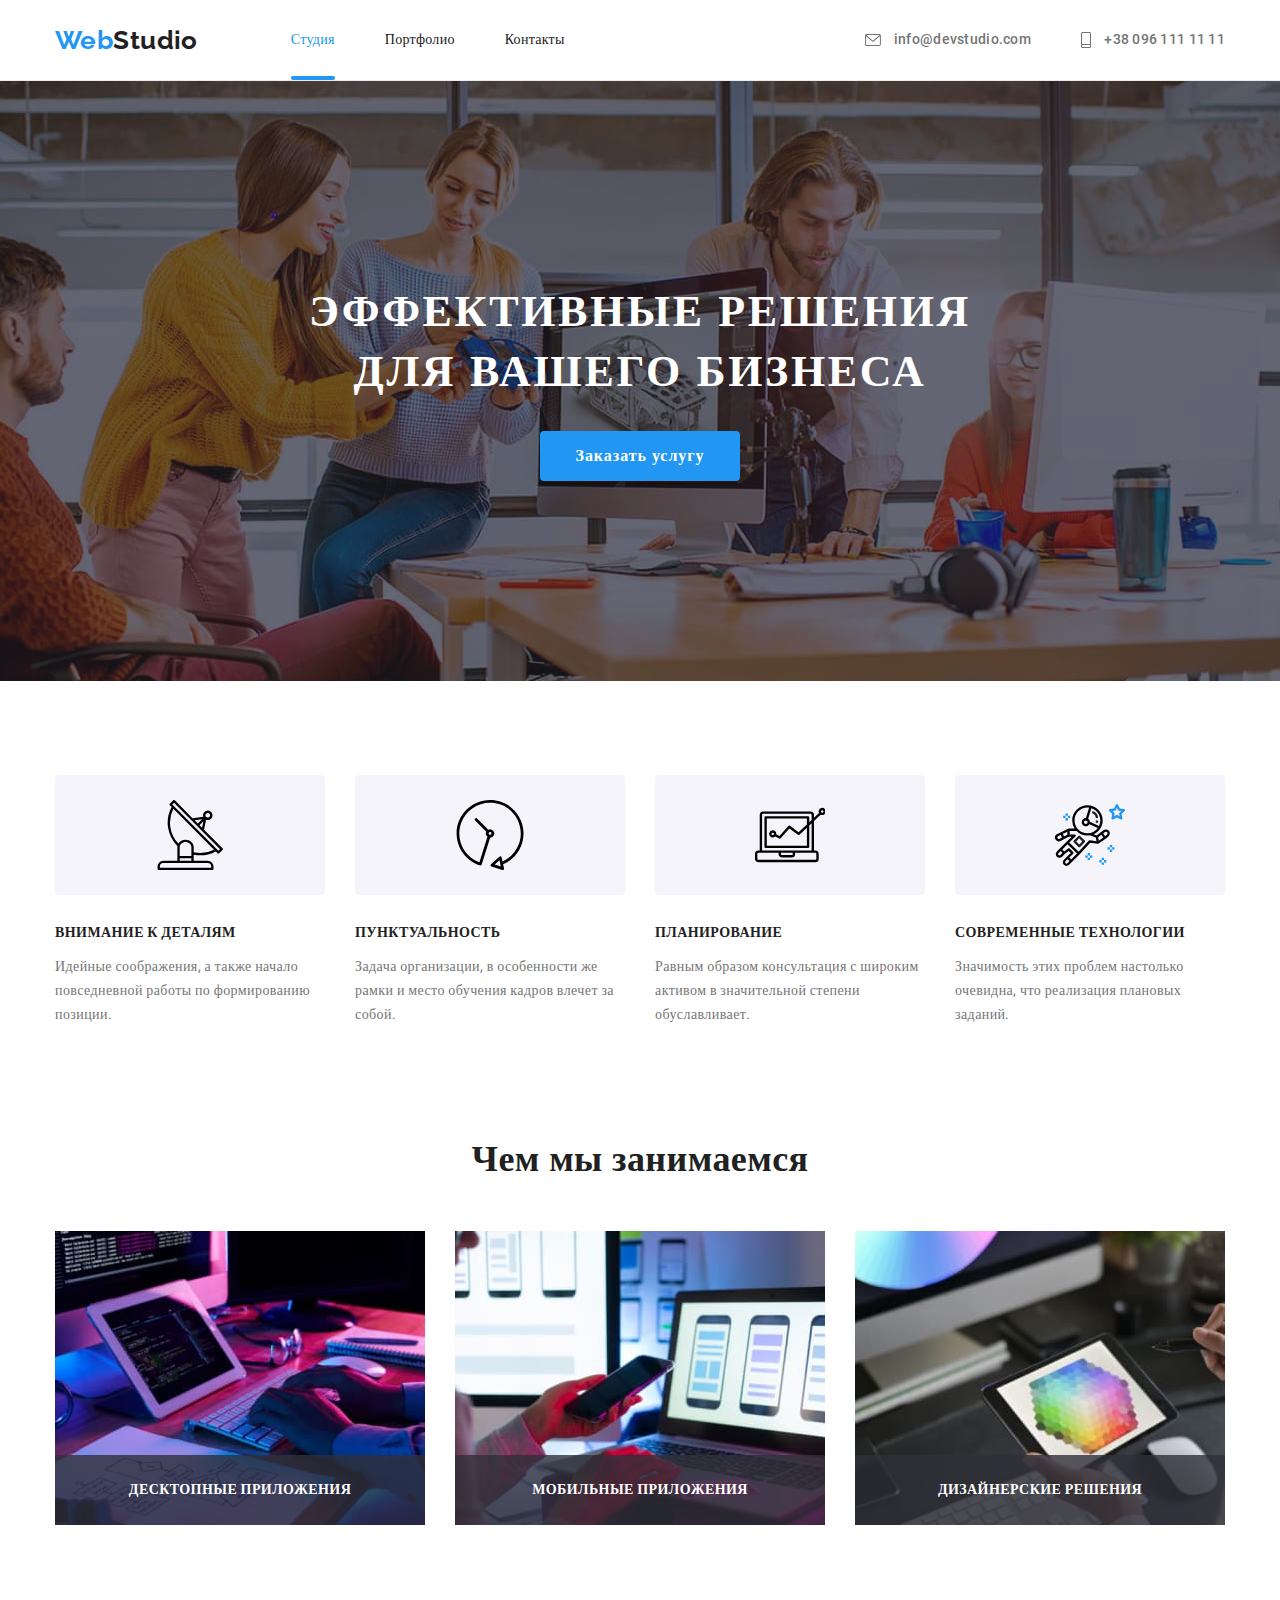
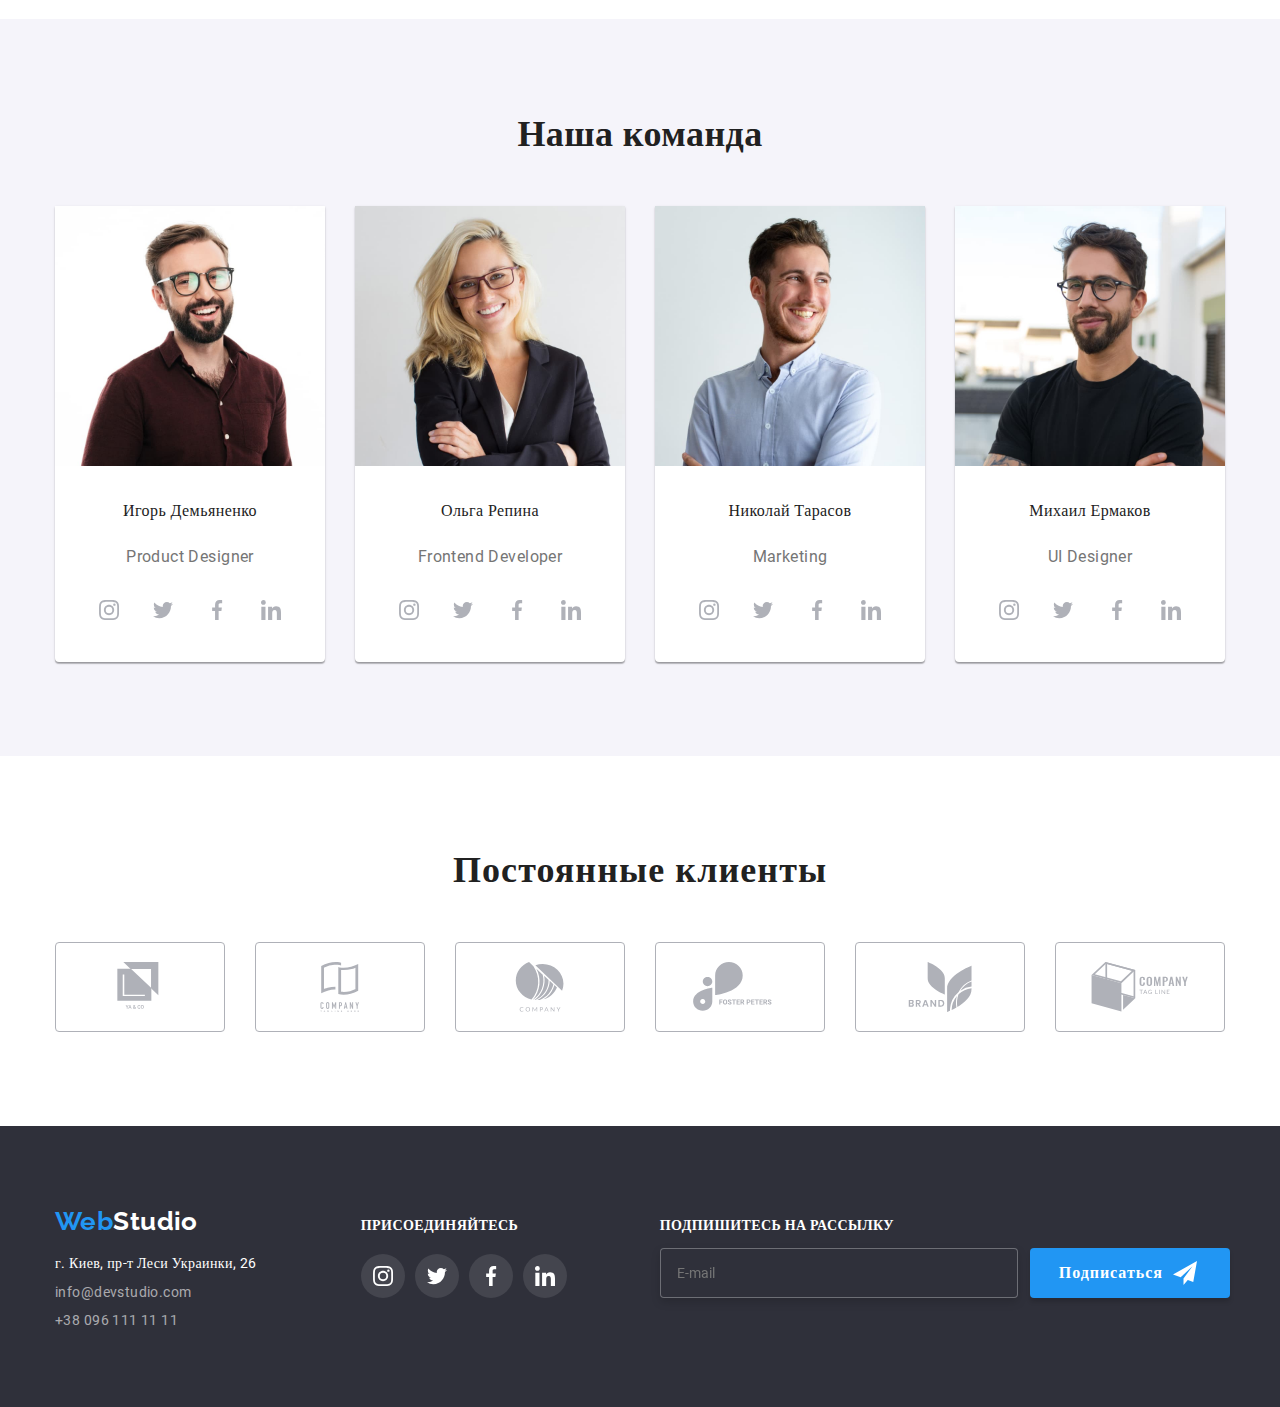
==== commit dd1acfa3: "font" ====
--- a/index.html
+++ b/index.html
@@ -5,11 +5,11 @@
     <meta name="viewport" content="width=device-width, initial-scale=1.0" />
     <title>Document</title>
     <link rel="preconnect" href="https://fonts.gstatic.com" />
-    <link
+   <!-- <link
       href="https://fonts.googleapis.com/css2?family=Raleway:wght@700&family=Roboto:wght@400;500;700;900&display=swap"
       rel="stylesheet"
     />
-    <!--<link
+    <link
       rel="stylesheet"
       href="https://cdnjs.cloudflare.com/ajax/libs/modern-normalize/1.0.0/modern-normalize.min.css"
     />
--- a/css/main.min.css
+++ b/css/main.min.css
@@ -1,3 +1,3 @@
-.main-nav,.networks,.button-mailing{display:flex;align-items:center}.button,.features-item,.klient,.clients-element,.clients-icon{display:flex;align-items:center;justify-content:center}.networks-link:hover,.networks-link:focus,.seti-icon:hover,.seti-icon:focus,.social-link:hover,.social-link:focus,.button-nav .link:hover,.button-nav .link:focus{background-color:var(--accent-color);color:var(--primary-white-color)}.form-input:focus,.form-input:hover,.form-img:hover,.form-img:focus,.form-comment:focus,.form-comment:hover{fill:var(--accent-color);border:1px solid var(--accent-color)}.button,.button-submit,.button-mailing{width:200px;height:50px;font-weight:bold;font-size:16px;line-height:1.87;letter-spacing:0.06em;background-color:var(--accent-color);color:var(--primary-white-color);outline:transparent;border:none;text-decoration:none;box-shadow:0px 4px 4px rgba(0,0,0,0.15);border-radius:4px;cursor:pointer}:root{--primary-text-color: #757575;--title-text-color: #212121;--accent-color: #2196f3;--primary-white-color: #ffffff;--primary-bg-color: #2f303a}@font-face{font-family:"Raleway";font-style:normal;font-weight:700;src:local(""),url("/fonts/raleway-v18-latin-700.woff2") format("woff2"),url("/fonts/raleway-v18-latin-700.woff") format("woff")}@font-face{font-family:"Roboto";font-style:normal;font-weight:400;src:local(""),url("/fonts/roboto-v20-latin-regular.woff2") format("woff2"),url("/fonts/roboto-v20-latin-regular.woff") format("woff")}@font-face{font-family:"Roboto";font-style:normal;font-weight:500;src:local(""),url("/fonts/roboto-v20-latin-500.woff2") format("woff2"),url("/fonts/roboto-v20-latin-500.woff") format("woff")}@font-face{font-family:"Roboto";font-style:normal;font-weight:700;src:local(""),url("/fonts/roboto-v20-latin-700.woff2") format("woff2"),url("/fonts/roboto-v20-latin-700.woff") format("woff")}@font-face{font-family:"Roboto";font-style:normal;font-weight:900;src:local(""),url("/fonts/roboto-v20-latin-900.woff2") format("woff2"),url("/fonts/roboto-v20-latin-900.woff") format("woff")}/*! modern-normalize v1.0.0 | MIT License | https://github.com/sindresorhus/modern-normalize */*,*::before,*::after{box-sizing:border-box}:root{-moz-tab-size:4;tab-size:4}html{line-height:1.15;-webkit-text-size-adjust:100%}body{margin:0}body{font-family:system-ui,-apple-system,"Segoe UI",Roboto,Helvetica,Arial,sans-serif,"Apple Color Emoji","Segoe UI Emoji"}hr{height:0;color:inherit}abbr[title]{text-decoration:underline dotted}b,strong{font-weight:bolder}code,kbd,samp,pre{font-family:ui-monospace, SFMono-Regular, Consolas, "Liberation Mono", Menlo,- monospace;font-size:1em}small{font-size:80%}sub,sup{font-size:75%;line-height:0;position:relative;vertical-align:baseline}sub{bottom:-0.25em}sup{top:-0.5em}table{text-indent:0;border-color:inherit}button,input,optgroup,select,textarea{font-family:inherit;font-size:100%;line-height:1.15;margin:0}button,select{text-transform:none}button,[type="button"],[type="reset"],[type="submit"]{-webkit-appearance:button}::-moz-focus-inner{border-style:none;padding:0}:-moz-focusring{outline:1px dotted ButtonText}:-moz-ui-invalid{box-shadow:none}legend{padding:0}progress{vertical-align:baseline}::-webkit-inner-spin-button,::-webkit-outer-spin-button{height:auto}[type="search"]{-webkit-appearance:textfield;outline-offset:-2px}::-webkit-search-decoration{-webkit-appearance:none}::-webkit-file-upload-button{-webkit-appearance:button;font:inherit}summary{display:list-item}.container{margin-left:auto;margin-right:auto;width:1200px;padding-bottom:0px;padding-left:15px;padding-right:15px}header{border-bottom-width:1px;border-bottom-style:solid;border-bottom-color:#ececec}.section-title{color:var(--title-text-color);margin-top:0}ul{list-style:none}ul.list{padding:0px;margin:0px;list-style:none}li.item{padding:0px;margin:0px;list-style:none}img{display:block;max-width:100%;height:auto}h1,h2,h3{margin:0px}textarea{resize:none}body{background-color:var(--primary-white-color);color:var(--primary-text-color);font-family:"Roboto", sans-serif;font-style:normal;font-weight:normal;font-size:14px;line-height:1.71;letter-spacing:0.03em}span{color:var(--accent-color)}.logo{margin-right:93px;color:var(--title-text-color);font-family:Raleway, sans-serif;font-weight:bold;font-size:26px;line-height:1.19;text-decoration:none;transition:color 250ms cubic-bezier(0.4, 0, 0.2, 1)}.logo:hover,.logo:focus{color:var(--accent-color)}.link:hover,.link:focus{color:var(--title-text-color)}.site-nav{display:flex}.site-nav .item:not(:last-child){margin-right:50px}.site-nav .link{display:block;padding-bottom:32px;padding-top:32px;color:var(--title-text-color);font-style:normal;font-weight:500;font-size:14px;line-height:1.14;letter-spacing:0.02em;text-decoration:none;transition:color 250ms cubic-bezier(0.4, 0, 0.2, 1)}.site-nav .link:hover,.site-nav .link:focus{color:var(--accent-color)}.site-nav .link.current{color:var(--accent-color);position:relative}.link.current::before{content:"";position:absolute;width:100%;height:4px;top:76px;background:var(--accent-color);border-radius:2px}.aut-nav{display:flex;margin-left:auto}.aut-nav .item:not(:last-child){margin-right:50px}.aut-nav .link{color:var(--primary-text-color);font-weight:500;font-size:14px;line-height:1.14;letter-spacing:0.02em;text-decoration:none;transition:color 250ms cubic-bezier(0.4, 0, 0.2, 1)}.aut-nav .link:hover,.aut-nav .link:focus{color:var(--accent-color)}.aut-envelope{width:16px;height:12px;margin-right:10px}.aut-tel{width:10px;height:16px;margin-right:10px}.link-icon{fill:currentColor;vertical-align:middle}.hero{display:flex;justify-content:center;text-align:center;padding-top:200px;padding-bottom:200px;background-color:var(--primary-bg-color);max-width:1600px;height:600px;margin-left:auto;margin-right:auto;background-image:linear-gradient(to right, rgba(47,48,58,0.4), rgba(47,48,58,0.4)),url(../images/fon.jpg);background-repeat:no-repeat;background-size:cover;background-position:center}.hero-title{font-weight:900;font-size:44px;line-height:60px;letter-spacing:0.06em;text-transform:uppercase;color:var(--primary-white-color);margin:0}.button{margin-top:30px;margin-left:auto;margin-right:auto}.backdrop{position:fixed;left:0px;top:0px;z-index:2;width:100%;height:100%;background-color:rgba(0,0,0,0.2);opacity:1;transition:opacity 250ms cubic-bezier(0.4, 0, 0.2, 1)}.backdrop.is-hidden{opacity:0;pointer-events:none}.modal{top:50%;left:50%;position:absolute;transform:translate(-50%, -50%);background-color:var(--primary-white-color);min-width:528px;min-height:581px;box-shadow:0px 1px 3px rgba(0,0,0,0.12),0px 1px 1px rgba(0,0,0,0.14),0px 2px 1px rgba(0,0,0,0.2);border-radius:4px}.modal-header{left:576px;top:261px;font-weight:bold;font-size:20px;line-height:23px;text-align:center;letter-spacing:0.03em;padding-bottom:12px;margin:0px;color:var(--title-text-color)}.close{position:absolute;top:0px;right:0px;padding-right:8px;padding-top:8px;fill:currentColor;cursor:pointer;transition:fill 250ms cubic-bezier(0.4, 0, 0.2, 1)}.close:focus,.close:hover{fill:var(--accent-color);color:var(--accent-color)}.form{width:528px;height:581px;left:536px;top:221px;background-color:var(--primary-white-color);box-shadow:0px 1px 3px rgba(0,0,0,0.12),0px 1px 1px rgba(0,0,0,0.14),0px 2px 1px rgba(0,0,0,0.2);border-radius:4px;padding:40px}.form-field{position:relative;display:flex;flex-direction:column;text-align:left;font-size:12px;line-height:1.17;letter-spacing:0.01em;color:var(--primary-text-color);margin-bottom:10px}.form-field textarea::placeholder{width:416px;height:96px;left:592px;top:530px;font-size:12px;line-height:14px;letter-spacing:0.01em;color:rgba(117,117,117,0.5)}.form-label{margin-bottom:4px;font-size:12px;line-height:14px}.form-input{width:448px;height:40px;left:576px;top:382px;padding-left:42px;border:1px solid rgba(33,33,33,0.2);box-sizing:border-box;border-radius:4px;cursor:pointer;outline:transparent;letter-spacing:0.01em;transition:border-color 250ms cubic-bezier(0.4, 0, 0.2, 1)}.form-input:focus ~ .form-img,.form-input:hover ~ .form-img{fill:var(--accent-color);border-color:var(--accent-color)}.form-img{position:absolute;top:55%;left:14px;transition:border-color 250ms cubic-bezier(0.4, 0, 0.2, 1);margin-right:15px;transition:fill 250ms cubic-bezier(0.4, 0, 0.2, 1)}.form-comment{width:448px;height:120px;left:576px;top:518px;cursor:pointer;border:1px solid rgba(33,33,33,0.2);box-sizing:border-box;border-radius:4px;margin-bottom:20px;padding:12px 16px;outline:transparent;transition:border-color 250ms cubic-bezier(0.4, 0, 0.2, 1)}.button-submit{left:700px;top:712px;margin-top:30px;margin-bottom:40px;padding-top:10px;padding-bottom:10px}.checkbox{display:inline}.checkbox-label{display:inline-flex;align-items:center;font-size:12px;line-height:1.71px;letter-spacing:0.03em;color:var(--primary-text-color)}.checkbox-input{-webkit-appearance:none;-moz-appearance:none;appearance:none;position:absolute}.checkbox-input:checked+.checkbox-icon{background-color:var(--accent-color);border-color:var(--accent-color);background-image:url("../images/icon1check.svg");background-size:contain;background-origin:border-box}.checkbox-icon{display:inline-block;width:16px;height:15px;background:var(--primary-white-color);margin-right:7px;border-radius:2px;border:2px solid #212121}.checkbox-terms{color:var(--accent-color);margin-left:3px}.features{padding-top:94px;padding-bottom:94px}.features .list{display:flex;justify-content:space-between}.features-item{height:120px;background:#f5f4fa;border-radius:4px;margin-bottom:30px;border:1px solid #f5f4fa;transition:border-color 250ms cubic-bezier(0.4, 0, 0.2, 1)}.features-item:focus,.features-item:hover{border-color:var(--accent-color);fill:var(--accent-color)}.features-icon{display:flex;width:70px;height:70px;transition:fill 250ms cubic-bezier(0.4, 0, 0.2, 1)}.features-title{color:var(--title-text-color);font-weight:700;font-size:14px;line-height:1.14;text-transform:uppercase;margin-bottom:10px}.features-title-text{width:270px;height:75px;font-size:14px;line-height:1.71;letter-spacing:0.03em;color:var(--primary-text-color)}.work{padding-bottom:94px;display:flex}.work-title{color:var(--title-text-color);font-weight:bold;font-size:36px;line-height:1.19;text-align:center;margin-bottom:50px}.flex-element{margin-right:30px;position:relative}.flex-element:nth-child(3n){margin-right:0}.flex-element>.subtitle{position:absolute;font-weight:bold;font-size:14px;line-height:1.14;text-align:center;letter-spacing:0.03em;text-transform:uppercase;color:var(--primary-white-color);bottom:0;width:100%;padding:27px 0px;margin:0px;background-color:rgba(47,48,58,0.8)}.team{padding-bottom:94px;padding-top:94px;display:flex;background:#f5f4fa}.team-title{color:var(--title-text-color);font-weight:bold;font-size:36px;line-height:1.19;text-align:center;margin-bottom:50px}.team-element{margin-right:30px;background:var(--primary-white-color);border-radius:0px 0px 4px 4px;box-shadow:0px 1px 3px rgba(0,0,0,0.12),0px 1px 1px rgba(0,0,0,0.14),0px 2px 1px rgba(0,0,0,0.2)}.team-element:nth-child(4n){margin-right:0}.team-name{color:var(--title-text-color);font-weight:500;font-size:16px;line-height:1.9;text-align:center;margin-top:30px;margin-bottom:10px}.team-name-text{font-size:16px;line-height:1.9;text-align:center}.networks{justify-content:space-between;padding-left:32px;padding-right:32px;padding-bottom:30px;color:#afb1b8}.networks-link{display:flex;width:44px;height:44px;margin-right:10px;cursor:pointer;border-radius:50%;background-color:rgba(255,255,255,0.1);transition:background-color 250ms cubic-bezier(0.4, 0, 0.2, 1)}.networks-link:nth-child(4n){margin-right:0px}.seti-icon{display:inline-block;margin:12px;fill:currentColor;transition:color 250ms cubic-bezier(0.4, 0, 0.2, 1)}.klient{padding-bottom:94px;padding-top:94px}.klient-title{font-weight:bold;font-size:36px;line-height:1.16;text-align:center;letter-spacing:0.03em;margin-bottom:50px;color:var(--title-text-color)}.clients{padding:0px;margin:0px;display:flex;color:#afb1b8}.clients-element{width:170px;height:90px;border:1px solid #afb1b8;box-sizing:border-box;border-radius:4px;margin-right:30px;cursor:pointer;transition:color 250ms cubic-bezier(0.4, 0, 0.2, 1)}.clients-element:focus,.clients-element:hover{border-color:var(--accent-color);color:var(--accent-color)}.clients-element:nth-child(6n){margin-right:0px}.clients-icon{height:50px;fill:currentColor}.footer{background-color:var(--primary-bg-color);padding-top:60px;padding-bottom:60px}.footer-list{padding:0px;list-style:none;height:81px;width:231px;display:flex;flex-direction:column;justify-content:space-between}.adress{background-color:var(--primary-bg-color);color:var(--primary-white-color);font-size:14px;line-height:1.71;display:flex;align-items:baseline}.adress-list{margin-top:20px;margin-right:70px}.adress .logo{color:var(--primary-white-color)}.adress .logo:hover,.adress .logo:focus{color:var(--accent-color)}.adress .link{color:rgba(255,255,255,0.6);text-decoration:none;padding-bottom:9px;transition:color 250ms cubic-bezier(0.4, 0, 0.2, 1)}.adress .link:hover,.adress .link:focus{color:var(--accent-color)}.adress-link{color:var(--primary-white-color);font-size:14px;line-height:1.71;text-decoration:none}.social{width:206px;height:80px}.social-slogan{width:145px;font-weight:bold;font-size:14px;line-height:1.14;letter-spacing:0.03em;text-transform:uppercase;color:var(--primary-white-color);padding-bottom:20px;margin:0px}.social-link{display:flex;width:44px;height:44px;margin-right:10px;border-radius:0px 0px 4px 4px;border-radius:50%;background:rgba(255,255,255,0.1);transition:background-color 250ms cubic-bezier(0.4, 0, 0.2, 1)}.websocial-list{display:flex;padding:0px;margin:0px;cursor:pointer}.seti-icon{display:inline-block;margin:12px;fill:currentColor}.mailing{display:flex;flex-direction:column;padding-left:93px}.mailing-slogan{font-weight:bold;font-size:14px;line-height:1.14;letter-spacing:0.03em;text-transform:uppercase;color:var(--primary-white-color)}.mailing-field{display:flex}.mailing-input{width:358px;height:50px;left:815px;top:2785px;padding-left:16px;border:1px solid rgba(255,255,255,0.3);box-sizing:border-box;filter:drop-shadow(0px 4px 4px rgba(0,0,0,0.15));border-radius:4px;outline:transparent;background-color:var(--primary-bg-color);color:var(--primary-text-color)}.button-mailing{height:50px;margin-left:12px;padding-left:29px;padding-right:28px;padding-top:10px;padding-bottom:10px}.mailing-send{margin:13px 0px 13px 10px}.site-nav .link.current{color:var(--accent-color)}.flex-container{padding-top:94px;padding-bottom:94px;width:1170px}.button-item{margin-bottom:50px}.name:not(:last-child){margin-right:8px}.button-nav .link{display:inline-block;color:var(--title-text-color);font-family:inherit;background-color:#f5f4fa;font-weight:500;font-size:16px;line-height:1.62;letter-spacing:0.03em;padding:6px 22px;min-width:73px;text-align:center;border-radius:4px;border:none;outline:transparent;cursor:pointer;transition:color 250ms cubic-bezier(0.4, 0, 0.2, 1),background-color 250ms cubic-bezier(0.4, 0, 0.2, 1)}.button-nav .link:hover,.button-nav .link:focus{box-shadow:0px 3px 1px rgba(0,0,0,0.1),0px 1px 2px rgba(0,0,0,0.08),0px 2px 2px rgba(0,0,0,0.12)}.button-nav{display:flex;justify-content:center}.cards{display:block;margin-right:30px;margin-bottom:30px;cursor:pointer;width:370px;height:404px}.cards:nth-child(3n){margin-right:0px}.cards:nth-child(n+7){margin-bottom:0px}.cards-thumb{position:relative;overflow:hidden}.cards .link{display:block}.cards:hover .text-overlay{transform:translateY(0)}.cards:hover{box-shadow:0px 1px 1px rgba(0,0,0,0.12),0px 4px 4px rgba(0,0,0,0.06),1px 4px 6px rgba(0,0,0,0.16)}.text-overlay{position:absolute;top:0;left:0;width:100%;height:100%;background-color:rgba(33,150,243,0.9);transform:translateY(100%);transition:transform 250ms cubic-bezier(0.4, 0, 0.2, 1)}.text-thumb{padding:63px 24px;font-size:18px;line-height:1.56;letter-spacing:0.03em;color:var(--primary-white-color)}.card-content{border:1px solid #eeeeee;box-sizing:border-box;border-top-color:var(--primary-white-color);padding-top:20px;padding-bottom:20px;padding-right:24px;padding-left:24px}.portfolio-title{color:var(--title-text-color);font-weight:bold;font-size:18px;line-height:2;letter-spacing:0.06em;padding-bottom:4px}.portfolio-list{font-size:16px;line-height:1.87;margin:0px}.portfolio-nav{display:flex;flex-wrap:wrap;margin-top:50px}
+.main-nav,.networks,.button-mailing{display:flex;align-items:center}.button,.features-item,.klient,.clients-element,.clients-icon{display:flex;align-items:center;justify-content:center}.networks-link:hover,.networks-link:focus,.seti-icon:hover,.seti-icon:focus,.social-link:hover,.social-link:focus,.button-nav .link:hover,.button-nav .link:focus{background-color:var(--accent-color);color:var(--primary-white-color)}.form-input:focus,.form-input:hover,.form-img:hover,.form-img:focus,.form-comment:focus,.form-comment:hover{fill:var(--accent-color);border:1px solid var(--accent-color)}.button,.button-submit,.button-mailing{width:200px;height:50px;font-weight:bold;font-size:16px;line-height:1.87;letter-spacing:0.06em;background-color:var(--accent-color);color:var(--primary-white-color);outline:transparent;border:none;text-decoration:none;box-shadow:0px 4px 4px rgba(0,0,0,0.15);border-radius:4px;cursor:pointer}:root{--primary-text-color: #757575;--title-text-color: #212121;--accent-color: #2196f3;--primary-white-color: #ffffff;--primary-bg-color: #2f303a}@font-face{font-family:"Raleway";font-style:normal;font-weight:900;src:url("/fonts/raleway-v18-latin-900.woff2") format("woff2"),url("/fonts/raleway-v18-latin-900.woff") format("woff")}@font-face{font-family:"Raleway";font-style:normal;font-weight:700;src:url("/fonts/raleway-v18-latin-700.woff2") format("woff2"),url("/fonts/raleway-v18-latin-700.woff") format("woff")}@font-face{font-family:"Roboto";font-style:normal;font-weight:400;src:url("/fonts/roboto-v20-latin-regular.woff2") format("woff2"),url("/fonts/roboto-v20-latin-regular.woff") format("woff")}@font-face{font-family:"Roboto";font-style:normal;font-weight:500;src:url("/fonts/roboto-v20-latin-500.woff2") format("woff2"),url("/fonts/roboto-v20-latin-500.woff") format("woff")}@font-face{font-family:"Roboto";font-style:normal;font-weight:700;src:url("/fonts/roboto-v20-latin-700.woff2") format("woff2"),url("/fonts/roboto-v20-latin-700.woff") format("woff")}@font-face{font-family:"Roboto";font-style:normal;font-weight:900;src:url("/fonts/roboto-v20-latin-900.woff2") format("woff2"),url("/fonts/roboto-v20-latin-900.woff") format("woff")}/*! modern-normalize v1.0.0 | MIT License | https://github.com/sindresorhus/modern-normalize */*,*::before,*::after{box-sizing:border-box}:root{-moz-tab-size:4;tab-size:4}html{line-height:1.15;-webkit-text-size-adjust:100%}body{margin:0}body{font-family:system-ui,-apple-system,"Segoe UI",Roboto,Helvetica,Arial,sans-serif,"Apple Color Emoji","Segoe UI Emoji"}hr{height:0;color:inherit}abbr[title]{text-decoration:underline dotted}b,strong{font-weight:bolder}code,kbd,samp,pre{font-family:ui-monospace, SFMono-Regular, Consolas, "Liberation Mono", Menlo,+ monospace;font-size:1em}small{font-size:80%}sub,sup{font-size:75%;line-height:0;position:relative;vertical-align:baseline}sub{bottom:-0.25em}sup{top:-0.5em}table{text-indent:0;border-color:inherit}button,input,optgroup,select,textarea{font-family:inherit;font-size:100%;line-height:1.15;margin:0}button,select{text-transform:none}button,[type="button"],[type="reset"],[type="submit"]{-webkit-appearance:button}::-moz-focus-inner{border-style:none;padding:0}:-moz-focusring{outline:1px dotted ButtonText}:-moz-ui-invalid{box-shadow:none}legend{padding:0}progress{vertical-align:baseline}::-webkit-inner-spin-button,::-webkit-outer-spin-button{height:auto}[type="search"]{-webkit-appearance:textfield;outline-offset:-2px}::-webkit-search-decoration{-webkit-appearance:none}::-webkit-file-upload-button{-webkit-appearance:button;font:inherit}summary{display:list-item}.container{margin-left:auto;margin-right:auto;width:1200px;padding-bottom:0px;padding-left:15px;padding-right:15px}header{border-bottom-width:1px;border-bottom-style:solid;border-bottom-color:#ececec}.section-title{color:var(--title-text-color);margin-top:0}ul{list-style:none}ul.list{padding:0px;margin:0px;list-style:none}li.item{padding:0px;margin:0px;list-style:none}img{display:block;max-width:100%;height:auto}h1,h2,h3{margin:0px}textarea{resize:none}body{background-color:var(--primary-white-color);color:var(--primary-text-color);font-family:"Roboto";font-style:normal;font-weight:normal;font-size:14px;line-height:1.71;letter-spacing:0.03em}span{color:var(--accent-color)}.logo{margin-right:93px;color:var(--title-text-color);font-family:"Raleway";font-weight:bold;font-size:26px;line-height:1.19;text-decoration:none;transition:color 250ms cubic-bezier(0.4, 0, 0.2, 1)}.logo:hover,.logo:focus{color:var(--accent-color)}.link:hover,.link:focus{color:var(--title-text-color)}.site-nav{display:flex}.site-nav .item:not(:last-child){margin-right:50px}.site-nav .link{display:block;padding-bottom:32px;padding-top:32px;color:var(--title-text-color);font-style:normal;font-weight:500;font-size:14px;line-height:1.14;letter-spacing:0.02em;text-decoration:none;transition:color 250ms cubic-bezier(0.4, 0, 0.2, 1)}.site-nav .link:hover,.site-nav .link:focus{color:var(--accent-color)}.site-nav .link.current{color:var(--accent-color);position:relative}.link.current::before{content:"";position:absolute;width:100%;height:4px;top:76px;background:var(--accent-color);border-radius:2px}.aut-nav{display:flex;margin-left:auto}.aut-nav .item:not(:last-child){margin-right:50px}.aut-nav .link{color:var(--primary-text-color);font-style:normal;font-weight:500;font-size:14px;line-height:1.14;letter-spacing:0.02em;text-decoration:none;transition:color 250ms cubic-bezier(0.4, 0, 0.2, 1)}.aut-nav .link:hover,.aut-nav .link:focus{color:var(--accent-color)}.aut-envelope{width:16px;height:12px;margin-right:10px}.aut-tel{width:10px;height:16px;margin-right:10px}.link-icon{fill:currentColor;vertical-align:middle}.hero{display:flex;justify-content:center;text-align:center;padding-top:200px;padding-bottom:200px;background-color:var(--primary-bg-color);max-width:1600px;height:600px;margin-left:auto;margin-right:auto;background-image:linear-gradient(to right, rgba(47,48,58,0.4), rgba(47,48,58,0.4)),url(../images/fon.jpg);background-repeat:no-repeat;background-size:cover;background-position:center}.hero-title{font-style:normal;font-weight:900;font-size:44px;line-height:60px;letter-spacing:0.06em;text-transform:uppercase;color:var(--primary-white-color);margin:0}.button{margin-top:30px;margin-left:auto;margin-right:auto}.backdrop{position:fixed;left:0px;top:0px;z-index:2;width:100%;height:100%;background-color:rgba(0,0,0,0.2);opacity:1;transition:opacity 250ms cubic-bezier(0.4, 0, 0.2, 1)}.backdrop.is-hidden{opacity:0;pointer-events:none}.modal{top:50%;left:50%;position:absolute;transform:translate(-50%, -50%);background-color:var(--primary-white-color);min-width:528px;min-height:581px;box-shadow:0px 1px 3px rgba(0,0,0,0.12),0px 1px 1px rgba(0,0,0,0.14),0px 2px 1px rgba(0,0,0,0.2);border-radius:4px}.modal-header{left:576px;top:261px;font-weight:bold;font-size:20px;line-height:23px;text-align:center;letter-spacing:0.03em;padding-bottom:12px;margin:0px;color:var(--title-text-color)}.close{position:absolute;top:0px;right:0px;padding-right:8px;padding-top:8px;fill:currentColor;cursor:pointer;transition:fill 250ms cubic-bezier(0.4, 0, 0.2, 1)}.close:focus,.close:hover{fill:var(--accent-color);color:var(--accent-color)}.form{width:528px;height:581px;left:536px;top:221px;background-color:var(--primary-white-color);box-shadow:0px 1px 3px rgba(0,0,0,0.12),0px 1px 1px rgba(0,0,0,0.14),0px 2px 1px rgba(0,0,0,0.2);border-radius:4px;padding:40px}.form-field{position:relative;display:flex;flex-direction:column;text-align:left;font-size:12px;line-height:1.17;letter-spacing:0.01em;color:var(--primary-text-color);margin-bottom:10px}.form-field textarea::placeholder{width:416px;height:96px;left:592px;top:530px;font-size:12px;line-height:14px;letter-spacing:0.01em;color:rgba(117,117,117,0.5)}.form-label{margin-bottom:4px;font-size:12px;line-height:14px}.form-input{width:448px;height:40px;left:576px;top:382px;padding-left:42px;border:1px solid rgba(33,33,33,0.2);box-sizing:border-box;border-radius:4px;cursor:pointer;outline:transparent;letter-spacing:0.01em;transition:border-color 250ms cubic-bezier(0.4, 0, 0.2, 1)}.form-input:focus ~ .form-img,.form-input:hover ~ .form-img{fill:var(--accent-color);border-color:var(--accent-color)}.form-img{position:absolute;top:55%;left:14px;transition:border-color 250ms cubic-bezier(0.4, 0, 0.2, 1);margin-right:15px;transition:fill 250ms cubic-bezier(0.4, 0, 0.2, 1)}.form-comment{width:448px;height:120px;left:576px;top:518px;cursor:pointer;border:1px solid rgba(33,33,33,0.2);box-sizing:border-box;border-radius:4px;margin-bottom:20px;padding:12px 16px;outline:transparent;transition:border-color 250ms cubic-bezier(0.4, 0, 0.2, 1)}.button-submit{left:700px;top:712px;margin-top:30px;margin-bottom:40px;padding-top:10px;padding-bottom:10px}.checkbox{display:inline}.checkbox-label{display:inline-flex;align-items:center;font-size:12px;line-height:1.71px;letter-spacing:0.03em;color:var(--primary-text-color)}.checkbox-input{-webkit-appearance:none;-moz-appearance:none;appearance:none;position:absolute}.checkbox-input:checked+.checkbox-icon{background-color:var(--accent-color);border-color:var(--accent-color);background-image:url("../images/icon1check.svg");background-size:contain;background-origin:border-box}.checkbox-icon{display:inline-block;width:16px;height:15px;background:var(--primary-white-color);margin-right:7px;border-radius:2px;border:2px solid #212121}.checkbox-terms{color:var(--accent-color);margin-left:3px}.features{padding-top:94px;padding-bottom:94px}.features .list{display:flex;justify-content:space-between}.features-item{height:120px;background:#f5f4fa;border-radius:4px;margin-bottom:30px;border:1px solid #f5f4fa;transition:border-color 250ms cubic-bezier(0.4, 0, 0.2, 1)}.features-item:focus,.features-item:hover{border-color:var(--accent-color);fill:var(--accent-color)}.features-icon{display:flex;width:70px;height:70px;transition:fill 250ms cubic-bezier(0.4, 0, 0.2, 1)}.features-title{color:var(--title-text-color);font-weight:700;font-size:14px;line-height:1.14;text-transform:uppercase;margin-bottom:10px}.features-title-text{width:270px;height:75px;font-size:14px;line-height:1.71;letter-spacing:0.03em;color:var(--primary-text-color)}.work{padding-bottom:94px;display:flex}.work-title{color:var(--title-text-color);font-weight:bold;font-size:36px;line-height:1.19;text-align:center;margin-bottom:50px}.flex-element{margin-right:30px;position:relative}.flex-element:nth-child(3n){margin-right:0}.flex-element>.subtitle{position:absolute;font-weight:bold;font-size:14px;line-height:1.14;text-align:center;letter-spacing:0.03em;text-transform:uppercase;color:var(--primary-white-color);bottom:0;width:100%;padding:27px 0px;margin:0px;background-color:rgba(47,48,58,0.8)}.team{padding-bottom:94px;padding-top:94px;display:flex;background:#f5f4fa}.team-title{color:var(--title-text-color);font-weight:bold;font-size:36px;line-height:1.19;text-align:center;margin-bottom:50px}.team-element{margin-right:30px;background:var(--primary-white-color);border-radius:0px 0px 4px 4px;box-shadow:0px 1px 3px rgba(0,0,0,0.12),0px 1px 1px rgba(0,0,0,0.14),0px 2px 1px rgba(0,0,0,0.2)}.team-element:nth-child(4n){margin-right:0}.team-name{color:var(--title-text-color);font-weight:500;font-size:16px;line-height:1.9;text-align:center;margin-top:30px;margin-bottom:10px}.team-name-text{font-size:16px;line-height:1.9;text-align:center}.networks{justify-content:space-between;padding-left:32px;padding-right:32px;padding-bottom:30px;color:#afb1b8}.networks-link{display:flex;width:44px;height:44px;margin-right:10px;cursor:pointer;border-radius:50%;background-color:rgba(255,255,255,0.1);transition:background-color 250ms cubic-bezier(0.4, 0, 0.2, 1)}.networks-link:nth-child(4n){margin-right:0px}.seti-icon{display:inline-block;margin:12px;fill:currentColor;transition:color 250ms cubic-bezier(0.4, 0, 0.2, 1)}.klient{padding-bottom:94px;padding-top:94px}.klient-title{font-weight:bold;font-size:36px;line-height:1.16;text-align:center;letter-spacing:0.03em;margin-bottom:50px;color:var(--title-text-color)}.clients{padding:0px;margin:0px;display:flex;color:#afb1b8}.clients-element{width:170px;height:90px;border:1px solid #afb1b8;box-sizing:border-box;border-radius:4px;margin-right:30px;cursor:pointer;transition:color 250ms cubic-bezier(0.4, 0, 0.2, 1)}.clients-element:focus,.clients-element:hover{border-color:var(--accent-color);color:var(--accent-color)}.clients-element:nth-child(6n){margin-right:0px}.clients-icon{height:50px;fill:currentColor}.footer{background-color:var(--primary-bg-color);padding-top:60px;padding-bottom:60px}.footer-list{padding:0px;list-style:none;height:81px;width:231px;display:flex;flex-direction:column;justify-content:space-between}.adress{background-color:var(--primary-bg-color);color:var(--primary-white-color);font-style:normal;font-weight:400;font-size:14px;line-height:1.71;display:flex;align-items:baseline}.adress-list{margin-top:20px;margin-right:70px}.adress .logo{color:var(--primary-white-color)}.adress .logo:hover,.adress .logo:focus{color:var(--accent-color)}.adress .link{color:rgba(255,255,255,0.6);text-decoration:none;padding-bottom:9px;transition:color 250ms cubic-bezier(0.4, 0, 0.2, 1)}.adress .link:hover,.adress .link:focus{color:var(--accent-color)}.adress-link{color:var(--primary-white-color);font-style:normal;font-weight:400;font-size:14px;line-height:1.71;text-decoration:none}.social{width:206px;height:80px}.social-slogan{width:145px;font-style:normal;font-weight:700;font-size:14px;line-height:1.14;letter-spacing:0.03em;text-transform:uppercase;color:var(--primary-white-color);padding-bottom:20px;margin:0px}.social-link{display:flex;width:44px;height:44px;margin-right:10px;border-radius:0px 0px 4px 4px;border-radius:50%;background:rgba(255,255,255,0.1);transition:background-color 250ms cubic-bezier(0.4, 0, 0.2, 1)}.websocial-list{display:flex;padding:0px;margin:0px;cursor:pointer}.seti-icon{display:inline-block;margin:12px;fill:currentColor}.mailing{display:flex;flex-direction:column;padding-left:93px}.mailing-slogan{font-style:normal;font-weight:bold;font-size:14px;line-height:1.14;letter-spacing:0.03em;text-transform:uppercase;color:var(--primary-white-color)}.mailing-field{display:flex}.mailing-input{width:358px;height:50px;left:815px;top:2785px;padding-left:16px;border:1px solid rgba(255,255,255,0.3);box-sizing:border-box;filter:drop-shadow(0px 4px 4px rgba(0,0,0,0.15));border-radius:4px;outline:transparent;background-color:var(--primary-bg-color);color:var(--primary-text-color)}.button-mailing{height:50px;margin-left:12px;padding-left:29px;padding-right:28px;padding-top:10px;padding-bottom:10px}.mailing-send{margin:13px 0px 13px 10px}.site-nav .link.current{color:var(--accent-color)}.flex-container{padding-top:94px;padding-bottom:94px;width:1170px}.button-item{margin-bottom:50px}.name:not(:last-child){margin-right:8px}.button-nav .link{display:inline-block;color:var(--title-text-color);font-family:inherit;background-color:#f5f4fa;font-weight:500;font-size:16px;line-height:1.62;letter-spacing:0.03em;padding:6px 22px;min-width:73px;text-align:center;border-radius:4px;border:none;outline:transparent;cursor:pointer;transition:color 250ms cubic-bezier(0.4, 0, 0.2, 1),background-color 250ms cubic-bezier(0.4, 0, 0.2, 1)}.button-nav .link:hover,.button-nav .link:focus{box-shadow:0px 3px 1px rgba(0,0,0,0.1),0px 1px 2px rgba(0,0,0,0.08),0px 2px 2px rgba(0,0,0,0.12)}.button-nav{display:flex;justify-content:center}.cards{display:block;margin-right:30px;margin-bottom:30px;cursor:pointer;width:370px;height:404px}.cards:nth-child(3n){margin-right:0px}.cards:nth-child(n+7){margin-bottom:0px}.cards-thumb{position:relative;overflow:hidden}.cards .link{display:block}.cards:hover .text-overlay{transform:translateY(0)}.cards:hover{box-shadow:0px 1px 1px rgba(0,0,0,0.12),0px 4px 4px rgba(0,0,0,0.06),1px 4px 6px rgba(0,0,0,0.16)}.text-overlay{position:absolute;top:0;left:0;width:100%;height:100%;background-color:rgba(33,150,243,0.9);transform:translateY(100%);transition:transform 250ms cubic-bezier(0.4, 0, 0.2, 1)}.text-thumb{padding:63px 24px;font-size:18px;line-height:1.56;letter-spacing:0.03em;color:var(--primary-white-color)}.card-content{border:1px solid #eeeeee;box-sizing:border-box;border-top-color:var(--primary-white-color);padding-top:20px;padding-bottom:20px;padding-right:24px;padding-left:24px}.portfolio-title{color:var(--title-text-color);font-weight:bold;font-size:18px;line-height:2;letter-spacing:0.06em;padding-bottom:4px}.portfolio-list{font-size:16px;line-height:1.87;margin:0px}.portfolio-nav{display:flex;flex-wrap:wrap;margin-top:50px}
 /*# sourceMappingURL=main.min.css.map */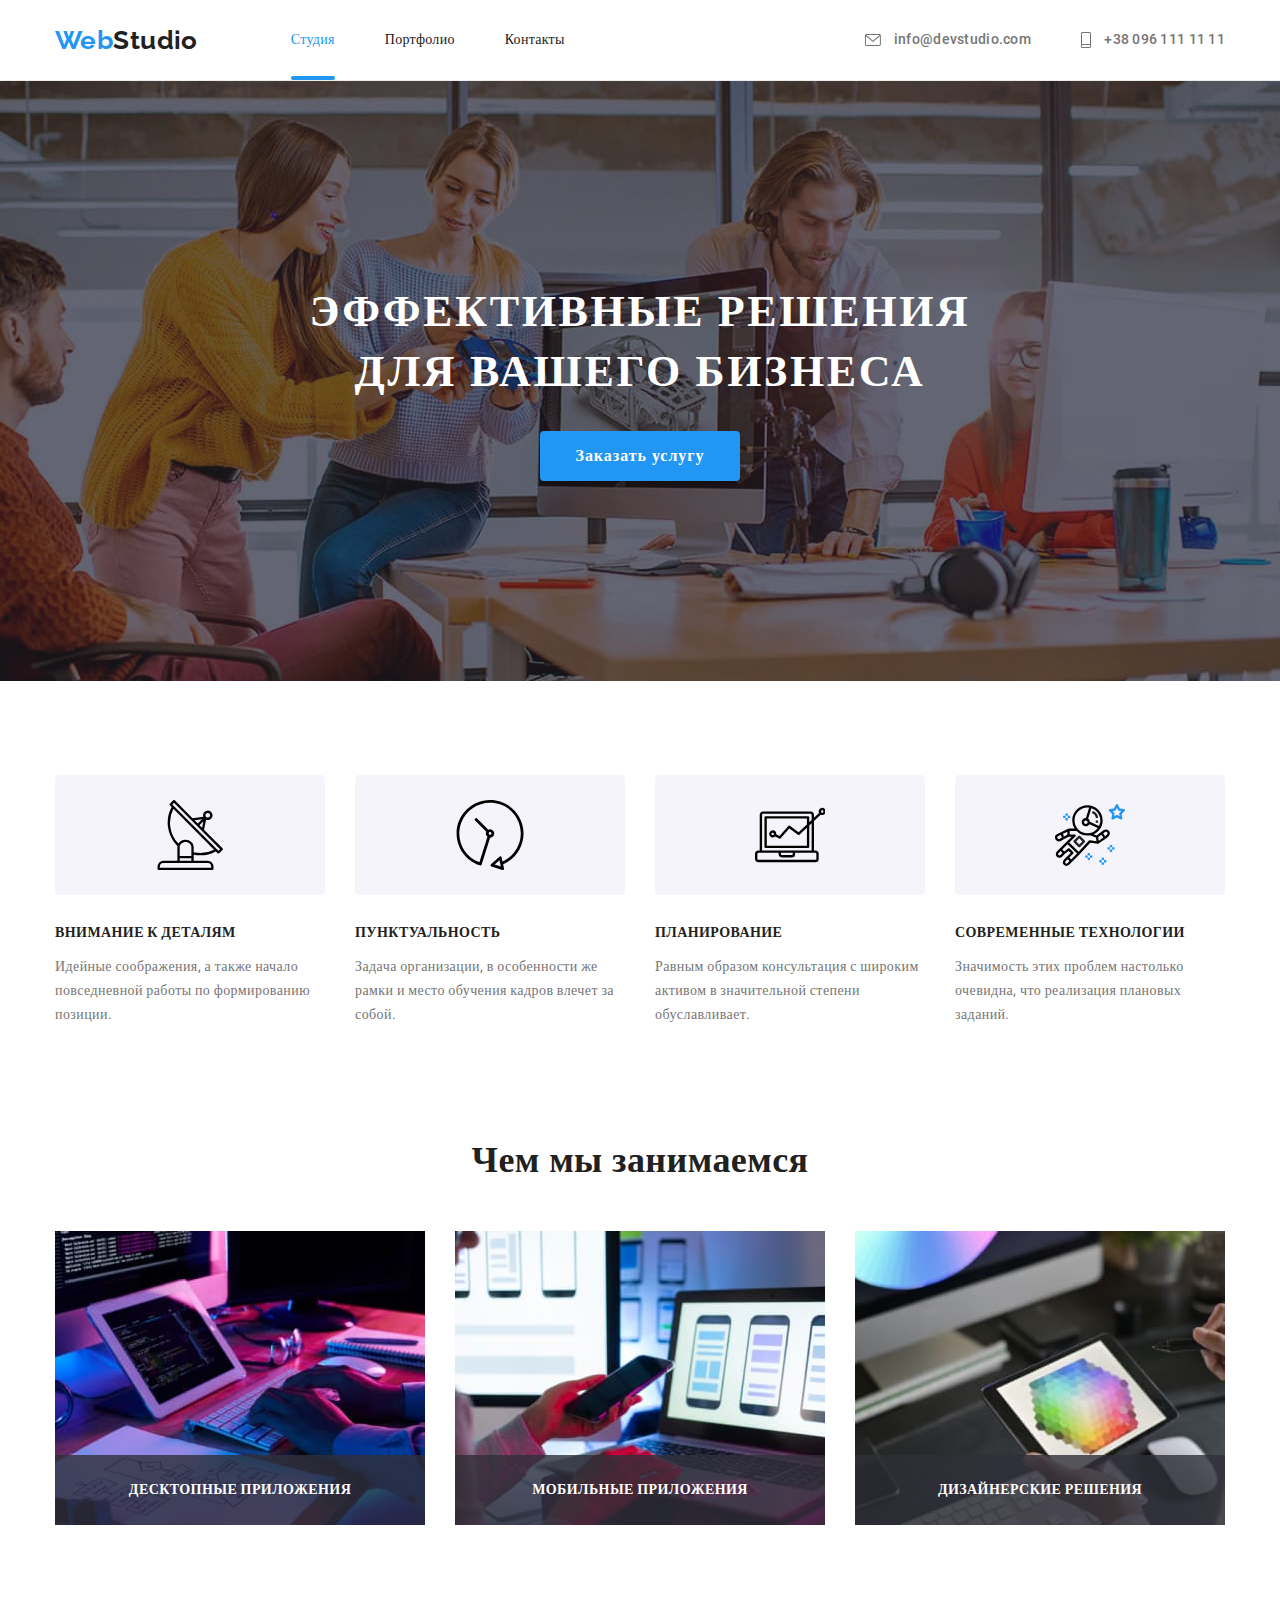
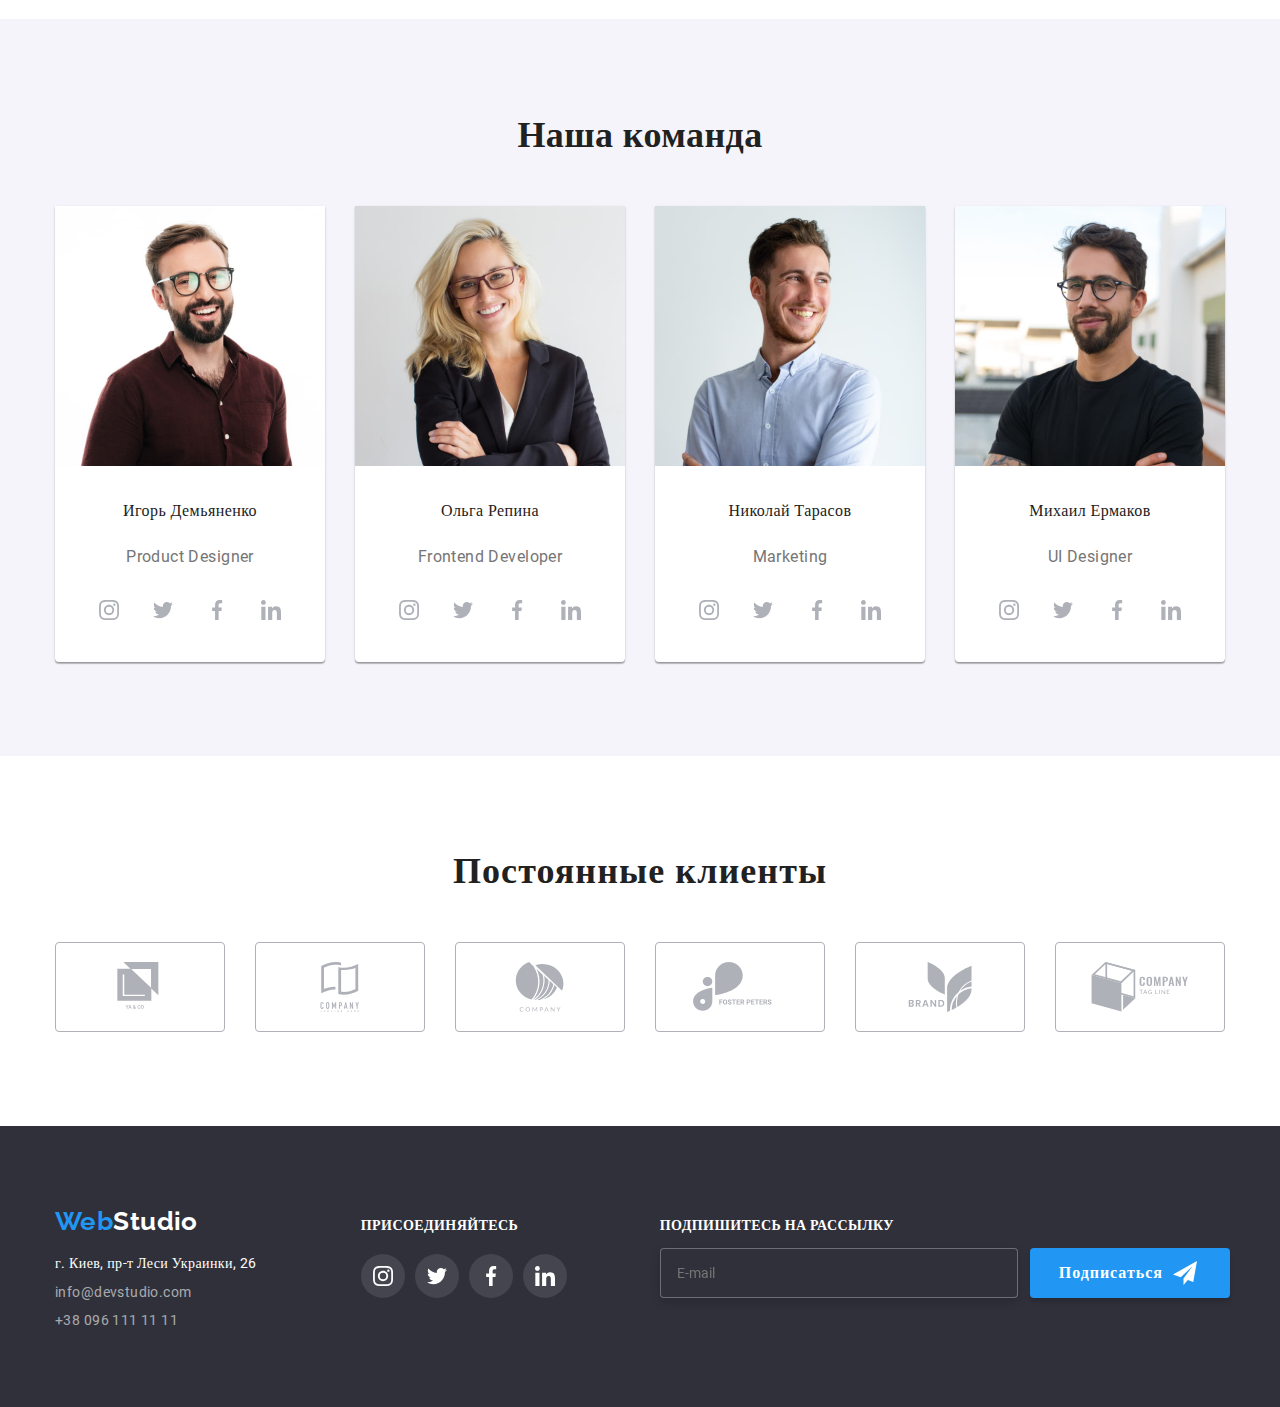
==== commit ad83b939: "1" ====
--- a/index.html
+++ b/index.html
@@ -4,8 +4,8 @@
     <meta charset="UTF-8" />
     <meta name="viewport" content="width=device-width, initial-scale=1.0" />
     <title>Document</title>
-    <link rel="preconnect" href="https://fonts.gstatic.com" />
-   <!-- <link
+    <!--<link rel="preconnect" href="https://fonts.gstatic.com" />
+    <link
       href="https://fonts.googleapis.com/css2?family=Raleway:wght@700&family=Roboto:wght@400;500;700;900&display=swap"
       rel="stylesheet"
     />
--- a/css/main.min.css
+++ b/css/main.min.css
@@ -1,3 +1,3 @@
-.main-nav,.networks,.button-mailing{display:flex;align-items:center}.button,.features-item,.klient,.clients-element,.clients-icon{display:flex;align-items:center;justify-content:center}.networks-link:hover,.networks-link:focus,.seti-icon:hover,.seti-icon:focus,.social-link:hover,.social-link:focus,.button-nav .link:hover,.button-nav .link:focus{background-color:var(--accent-color);color:var(--primary-white-color)}.form-input:focus,.form-input:hover,.form-img:hover,.form-img:focus,.form-comment:focus,.form-comment:hover{fill:var(--accent-color);border:1px solid var(--accent-color)}.button,.button-submit,.button-mailing{width:200px;height:50px;font-weight:bold;font-size:16px;line-height:1.87;letter-spacing:0.06em;background-color:var(--accent-color);color:var(--primary-white-color);outline:transparent;border:none;text-decoration:none;box-shadow:0px 4px 4px rgba(0,0,0,0.15);border-radius:4px;cursor:pointer}:root{--primary-text-color: #757575;--title-text-color: #212121;--accent-color: #2196f3;--primary-white-color: #ffffff;--primary-bg-color: #2f303a}@font-face{font-family:"Raleway";font-style:normal;font-weight:900;src:url("/fonts/raleway-v18-latin-900.woff2") format("woff2"),url("/fonts/raleway-v18-latin-900.woff") format("woff")}@font-face{font-family:"Raleway";font-style:normal;font-weight:700;src:url("/fonts/raleway-v18-latin-700.woff2") format("woff2"),url("/fonts/raleway-v18-latin-700.woff") format("woff")}@font-face{font-family:"Roboto";font-style:normal;font-weight:400;src:url("/fonts/roboto-v20-latin-regular.woff2") format("woff2"),url("/fonts/roboto-v20-latin-regular.woff") format("woff")}@font-face{font-family:"Roboto";font-style:normal;font-weight:500;src:url("/fonts/roboto-v20-latin-500.woff2") format("woff2"),url("/fonts/roboto-v20-latin-500.woff") format("woff")}@font-face{font-family:"Roboto";font-style:normal;font-weight:700;src:url("/fonts/roboto-v20-latin-700.woff2") format("woff2"),url("/fonts/roboto-v20-latin-700.woff") format("woff")}@font-face{font-family:"Roboto";font-style:normal;font-weight:900;src:url("/fonts/roboto-v20-latin-900.woff2") format("woff2"),url("/fonts/roboto-v20-latin-900.woff") format("woff")}/*! modern-normalize v1.0.0 | MIT License | https://github.com/sindresorhus/modern-normalize */*,*::before,*::after{box-sizing:border-box}:root{-moz-tab-size:4;tab-size:4}html{line-height:1.15;-webkit-text-size-adjust:100%}body{margin:0}body{font-family:system-ui,-apple-system,"Segoe UI",Roboto,Helvetica,Arial,sans-serif,"Apple Color Emoji","Segoe UI Emoji"}hr{height:0;color:inherit}abbr[title]{text-decoration:underline dotted}b,strong{font-weight:bolder}code,kbd,samp,pre{font-family:ui-monospace, SFMono-Regular, Consolas, "Liberation Mono", Menlo,- monospace;font-size:1em}small{font-size:80%}sub,sup{font-size:75%;line-height:0;position:relative;vertical-align:baseline}sub{bottom:-0.25em}sup{top:-0.5em}table{text-indent:0;border-color:inherit}button,input,optgroup,select,textarea{font-family:inherit;font-size:100%;line-height:1.15;margin:0}button,select{text-transform:none}button,[type="button"],[type="reset"],[type="submit"]{-webkit-appearance:button}::-moz-focus-inner{border-style:none;padding:0}:-moz-focusring{outline:1px dotted ButtonText}:-moz-ui-invalid{box-shadow:none}legend{padding:0}progress{vertical-align:baseline}::-webkit-inner-spin-button,::-webkit-outer-spin-button{height:auto}[type="search"]{-webkit-appearance:textfield;outline-offset:-2px}::-webkit-search-decoration{-webkit-appearance:none}::-webkit-file-upload-button{-webkit-appearance:button;font:inherit}summary{display:list-item}.container{margin-left:auto;margin-right:auto;width:1200px;padding-bottom:0px;padding-left:15px;padding-right:15px}header{border-bottom-width:1px;border-bottom-style:solid;border-bottom-color:#ececec}.section-title{color:var(--title-text-color);margin-top:0}ul{list-style:none}ul.list{padding:0px;margin:0px;list-style:none}li.item{padding:0px;margin:0px;list-style:none}img{display:block;max-width:100%;height:auto}h1,h2,h3{margin:0px}textarea{resize:none}body{background-color:var(--primary-white-color);color:var(--primary-text-color);font-family:"Roboto";font-style:normal;font-weight:normal;font-size:14px;line-height:1.71;letter-spacing:0.03em}span{color:var(--accent-color)}.logo{margin-right:93px;color:var(--title-text-color);font-family:"Raleway";font-weight:bold;font-size:26px;line-height:1.19;text-decoration:none;transition:color 250ms cubic-bezier(0.4, 0, 0.2, 1)}.logo:hover,.logo:focus{color:var(--accent-color)}.link:hover,.link:focus{color:var(--title-text-color)}.site-nav{display:flex}.site-nav .item:not(:last-child){margin-right:50px}.site-nav .link{display:block;padding-bottom:32px;padding-top:32px;color:var(--title-text-color);font-style:normal;font-weight:500;font-size:14px;line-height:1.14;letter-spacing:0.02em;text-decoration:none;transition:color 250ms cubic-bezier(0.4, 0, 0.2, 1)}.site-nav .link:hover,.site-nav .link:focus{color:var(--accent-color)}.site-nav .link.current{color:var(--accent-color);position:relative}.link.current::before{content:"";position:absolute;width:100%;height:4px;top:76px;background:var(--accent-color);border-radius:2px}.aut-nav{display:flex;margin-left:auto}.aut-nav .item:not(:last-child){margin-right:50px}.aut-nav .link{color:var(--primary-text-color);font-style:normal;font-weight:500;font-size:14px;line-height:1.14;letter-spacing:0.02em;text-decoration:none;transition:color 250ms cubic-bezier(0.4, 0, 0.2, 1)}.aut-nav .link:hover,.aut-nav .link:focus{color:var(--accent-color)}.aut-envelope{width:16px;height:12px;margin-right:10px}.aut-tel{width:10px;height:16px;margin-right:10px}.link-icon{fill:currentColor;vertical-align:middle}.hero{display:flex;justify-content:center;text-align:center;padding-top:200px;padding-bottom:200px;background-color:var(--primary-bg-color);max-width:1600px;height:600px;margin-left:auto;margin-right:auto;background-image:linear-gradient(to right, rgba(47,48,58,0.4), rgba(47,48,58,0.4)),url(../images/fon.jpg);background-repeat:no-repeat;background-size:cover;background-position:center}.hero-title{font-style:normal;font-weight:900;font-size:44px;line-height:60px;letter-spacing:0.06em;text-transform:uppercase;color:var(--primary-white-color);margin:0}.button{margin-top:30px;margin-left:auto;margin-right:auto}.backdrop{position:fixed;left:0px;top:0px;z-index:2;width:100%;height:100%;background-color:rgba(0,0,0,0.2);opacity:1;transition:opacity 250ms cubic-bezier(0.4, 0, 0.2, 1)}.backdrop.is-hidden{opacity:0;pointer-events:none}.modal{top:50%;left:50%;position:absolute;transform:translate(-50%, -50%);background-color:var(--primary-white-color);min-width:528px;min-height:581px;box-shadow:0px 1px 3px rgba(0,0,0,0.12),0px 1px 1px rgba(0,0,0,0.14),0px 2px 1px rgba(0,0,0,0.2);border-radius:4px}.modal-header{left:576px;top:261px;font-weight:bold;font-size:20px;line-height:23px;text-align:center;letter-spacing:0.03em;padding-bottom:12px;margin:0px;color:var(--title-text-color)}.close{position:absolute;top:0px;right:0px;padding-right:8px;padding-top:8px;fill:currentColor;cursor:pointer;transition:fill 250ms cubic-bezier(0.4, 0, 0.2, 1)}.close:focus,.close:hover{fill:var(--accent-color);color:var(--accent-color)}.form{width:528px;height:581px;left:536px;top:221px;background-color:var(--primary-white-color);box-shadow:0px 1px 3px rgba(0,0,0,0.12),0px 1px 1px rgba(0,0,0,0.14),0px 2px 1px rgba(0,0,0,0.2);border-radius:4px;padding:40px}.form-field{position:relative;display:flex;flex-direction:column;text-align:left;font-size:12px;line-height:1.17;letter-spacing:0.01em;color:var(--primary-text-color);margin-bottom:10px}.form-field textarea::placeholder{width:416px;height:96px;left:592px;top:530px;font-size:12px;line-height:14px;letter-spacing:0.01em;color:rgba(117,117,117,0.5)}.form-label{margin-bottom:4px;font-size:12px;line-height:14px}.form-input{width:448px;height:40px;left:576px;top:382px;padding-left:42px;border:1px solid rgba(33,33,33,0.2);box-sizing:border-box;border-radius:4px;cursor:pointer;outline:transparent;letter-spacing:0.01em;transition:border-color 250ms cubic-bezier(0.4, 0, 0.2, 1)}.form-input:focus ~ .form-img,.form-input:hover ~ .form-img{fill:var(--accent-color);border-color:var(--accent-color)}.form-img{position:absolute;top:55%;left:14px;transition:border-color 250ms cubic-bezier(0.4, 0, 0.2, 1);margin-right:15px;transition:fill 250ms cubic-bezier(0.4, 0, 0.2, 1)}.form-comment{width:448px;height:120px;left:576px;top:518px;cursor:pointer;border:1px solid rgba(33,33,33,0.2);box-sizing:border-box;border-radius:4px;margin-bottom:20px;padding:12px 16px;outline:transparent;transition:border-color 250ms cubic-bezier(0.4, 0, 0.2, 1)}.button-submit{left:700px;top:712px;margin-top:30px;margin-bottom:40px;padding-top:10px;padding-bottom:10px}.checkbox{display:inline}.checkbox-label{display:inline-flex;align-items:center;font-size:12px;line-height:1.71px;letter-spacing:0.03em;color:var(--primary-text-color)}.checkbox-input{-webkit-appearance:none;-moz-appearance:none;appearance:none;position:absolute}.checkbox-input:checked+.checkbox-icon{background-color:var(--accent-color);border-color:var(--accent-color);background-image:url("../images/icon1check.svg");background-size:contain;background-origin:border-box}.checkbox-icon{display:inline-block;width:16px;height:15px;background:var(--primary-white-color);margin-right:7px;border-radius:2px;border:2px solid #212121}.checkbox-terms{color:var(--accent-color);margin-left:3px}.features{padding-top:94px;padding-bottom:94px}.features .list{display:flex;justify-content:space-between}.features-item{height:120px;background:#f5f4fa;border-radius:4px;margin-bottom:30px;border:1px solid #f5f4fa;transition:border-color 250ms cubic-bezier(0.4, 0, 0.2, 1)}.features-item:focus,.features-item:hover{border-color:var(--accent-color);fill:var(--accent-color)}.features-icon{display:flex;width:70px;height:70px;transition:fill 250ms cubic-bezier(0.4, 0, 0.2, 1)}.features-title{color:var(--title-text-color);font-weight:700;font-size:14px;line-height:1.14;text-transform:uppercase;margin-bottom:10px}.features-title-text{width:270px;height:75px;font-size:14px;line-height:1.71;letter-spacing:0.03em;color:var(--primary-text-color)}.work{padding-bottom:94px;display:flex}.work-title{color:var(--title-text-color);font-weight:bold;font-size:36px;line-height:1.19;text-align:center;margin-bottom:50px}.flex-element{margin-right:30px;position:relative}.flex-element:nth-child(3n){margin-right:0}.flex-element>.subtitle{position:absolute;font-weight:bold;font-size:14px;line-height:1.14;text-align:center;letter-spacing:0.03em;text-transform:uppercase;color:var(--primary-white-color);bottom:0;width:100%;padding:27px 0px;margin:0px;background-color:rgba(47,48,58,0.8)}.team{padding-bottom:94px;padding-top:94px;display:flex;background:#f5f4fa}.team-title{color:var(--title-text-color);font-weight:bold;font-size:36px;line-height:1.19;text-align:center;margin-bottom:50px}.team-element{margin-right:30px;background:var(--primary-white-color);border-radius:0px 0px 4px 4px;box-shadow:0px 1px 3px rgba(0,0,0,0.12),0px 1px 1px rgba(0,0,0,0.14),0px 2px 1px rgba(0,0,0,0.2)}.team-element:nth-child(4n){margin-right:0}.team-name{color:var(--title-text-color);font-weight:500;font-size:16px;line-height:1.9;text-align:center;margin-top:30px;margin-bottom:10px}.team-name-text{font-size:16px;line-height:1.9;text-align:center}.networks{justify-content:space-between;padding-left:32px;padding-right:32px;padding-bottom:30px;color:#afb1b8}.networks-link{display:flex;width:44px;height:44px;margin-right:10px;cursor:pointer;border-radius:50%;background-color:rgba(255,255,255,0.1);transition:background-color 250ms cubic-bezier(0.4, 0, 0.2, 1)}.networks-link:nth-child(4n){margin-right:0px}.seti-icon{display:inline-block;margin:12px;fill:currentColor;transition:color 250ms cubic-bezier(0.4, 0, 0.2, 1)}.klient{padding-bottom:94px;padding-top:94px}.klient-title{font-weight:bold;font-size:36px;line-height:1.16;text-align:center;letter-spacing:0.03em;margin-bottom:50px;color:var(--title-text-color)}.clients{padding:0px;margin:0px;display:flex;color:#afb1b8}.clients-element{width:170px;height:90px;border:1px solid #afb1b8;box-sizing:border-box;border-radius:4px;margin-right:30px;cursor:pointer;transition:color 250ms cubic-bezier(0.4, 0, 0.2, 1)}.clients-element:focus,.clients-element:hover{border-color:var(--accent-color);color:var(--accent-color)}.clients-element:nth-child(6n){margin-right:0px}.clients-icon{height:50px;fill:currentColor}.footer{background-color:var(--primary-bg-color);padding-top:60px;padding-bottom:60px}.footer-list{padding:0px;list-style:none;height:81px;width:231px;display:flex;flex-direction:column;justify-content:space-between}.adress{background-color:var(--primary-bg-color);color:var(--primary-white-color);font-style:normal;font-weight:400;font-size:14px;line-height:1.71;display:flex;align-items:baseline}.adress-list{margin-top:20px;margin-right:70px}.adress .logo{color:var(--primary-white-color)}.adress .logo:hover,.adress .logo:focus{color:var(--accent-color)}.adress .link{color:rgba(255,255,255,0.6);text-decoration:none;padding-bottom:9px;transition:color 250ms cubic-bezier(0.4, 0, 0.2, 1)}.adress .link:hover,.adress .link:focus{color:var(--accent-color)}.adress-link{color:var(--primary-white-color);font-style:normal;font-weight:400;font-size:14px;line-height:1.71;text-decoration:none}.social{width:206px;height:80px}.social-slogan{width:145px;font-style:normal;font-weight:700;font-size:14px;line-height:1.14;letter-spacing:0.03em;text-transform:uppercase;color:var(--primary-white-color);padding-bottom:20px;margin:0px}.social-link{display:flex;width:44px;height:44px;margin-right:10px;border-radius:0px 0px 4px 4px;border-radius:50%;background:rgba(255,255,255,0.1);transition:background-color 250ms cubic-bezier(0.4, 0, 0.2, 1)}.websocial-list{display:flex;padding:0px;margin:0px;cursor:pointer}.seti-icon{display:inline-block;margin:12px;fill:currentColor}.mailing{display:flex;flex-direction:column;padding-left:93px}.mailing-slogan{font-style:normal;font-weight:bold;font-size:14px;line-height:1.14;letter-spacing:0.03em;text-transform:uppercase;color:var(--primary-white-color)}.mailing-field{display:flex}.mailing-input{width:358px;height:50px;left:815px;top:2785px;padding-left:16px;border:1px solid rgba(255,255,255,0.3);box-sizing:border-box;filter:drop-shadow(0px 4px 4px rgba(0,0,0,0.15));border-radius:4px;outline:transparent;background-color:var(--primary-bg-color);color:var(--primary-text-color)}.button-mailing{height:50px;margin-left:12px;padding-left:29px;padding-right:28px;padding-top:10px;padding-bottom:10px}.mailing-send{margin:13px 0px 13px 10px}.site-nav .link.current{color:var(--accent-color)}.flex-container{padding-top:94px;padding-bottom:94px;width:1170px}.button-item{margin-bottom:50px}.name:not(:last-child){margin-right:8px}.button-nav .link{display:inline-block;color:var(--title-text-color);font-family:inherit;background-color:#f5f4fa;font-weight:500;font-size:16px;line-height:1.62;letter-spacing:0.03em;padding:6px 22px;min-width:73px;text-align:center;border-radius:4px;border:none;outline:transparent;cursor:pointer;transition:color 250ms cubic-bezier(0.4, 0, 0.2, 1),background-color 250ms cubic-bezier(0.4, 0, 0.2, 1)}.button-nav .link:hover,.button-nav .link:focus{box-shadow:0px 3px 1px rgba(0,0,0,0.1),0px 1px 2px rgba(0,0,0,0.08),0px 2px 2px rgba(0,0,0,0.12)}.button-nav{display:flex;justify-content:center}.cards{display:block;margin-right:30px;margin-bottom:30px;cursor:pointer;width:370px;height:404px}.cards:nth-child(3n){margin-right:0px}.cards:nth-child(n+7){margin-bottom:0px}.cards-thumb{position:relative;overflow:hidden}.cards .link{display:block}.cards:hover .text-overlay{transform:translateY(0)}.cards:hover{box-shadow:0px 1px 1px rgba(0,0,0,0.12),0px 4px 4px rgba(0,0,0,0.06),1px 4px 6px rgba(0,0,0,0.16)}.text-overlay{position:absolute;top:0;left:0;width:100%;height:100%;background-color:rgba(33,150,243,0.9);transform:translateY(100%);transition:transform 250ms cubic-bezier(0.4, 0, 0.2, 1)}.text-thumb{padding:63px 24px;font-size:18px;line-height:1.56;letter-spacing:0.03em;color:var(--primary-white-color)}.card-content{border:1px solid #eeeeee;box-sizing:border-box;border-top-color:var(--primary-white-color);padding-top:20px;padding-bottom:20px;padding-right:24px;padding-left:24px}.portfolio-title{color:var(--title-text-color);font-weight:bold;font-size:18px;line-height:2;letter-spacing:0.06em;padding-bottom:4px}.portfolio-list{font-size:16px;line-height:1.87;margin:0px}.portfolio-nav{display:flex;flex-wrap:wrap;margin-top:50px}
+@font-face{font-family:"Raleway";font-style:normal;font-weight:900;src:url("../fonts/raleway-v18-latin-900.woff2") format("woff2"),url("../fonts/raleway-v18-latin-900.woff") format("woff")}@font-face{font-family:"Raleway";font-style:normal;font-weight:700;src:url("../fonts/raleway-v18-latin-700.woff2") format("woff2"),url("../fonts/raleway-v18-latin-700.woff") format("woff")}@font-face{font-family:"Roboto";font-style:normal;font-weight:400;src:url("../fonts/roboto-v20-latin-regular.woff2") format("woff2"),url("../fonts/roboto-v20-latin-regular.woff") format("woff")}@font-face{font-family:"Roboto";font-style:normal;font-weight:500;src:url("../fonts/roboto-v20-latin-500.woff2") format("woff2"),url("../fonts/roboto-v20-latin-500.woff") format("woff")}@font-face{font-family:"Roboto";font-style:normal;font-weight:700;src:url("../fonts/raleway-v18-latin-700.woff2") format("woff2"),url("../fonts/raleway-v18-latin-700.woff") format("woff")}@font-face{font-family:"Roboto";font-style:normal;font-weight:900;src:url("../fonts/raleway-v18-latin-900.woff2") format("woff2"),url("../fonts/roboto-v20-latin-900.woff") format("woff")}.main-nav,.networks,.button-mailing{display:flex;align-items:center}.button,.features-item,.klient,.clients-element,.clients-icon{display:flex;align-items:center;justify-content:center}.networks-link:hover,.networks-link:focus,.seti-icon:hover,.seti-icon:focus,.social-link:hover,.social-link:focus,.button-nav .link:hover,.button-nav .link:focus{background-color:#2196f3;color:#fff}.form-input:focus,.form-input:hover,.form-img:hover,.form-img:focus,.form-comment:focus,.form-comment:hover{fill:#2196f3;border:1px solid #2196f3}.button,.button-submit,.button-mailing{width:200px;height:50px;font-weight:bold;font-size:16px;line-height:1.87;letter-spacing:0.06em;background-color:#2196f3;color:#fff;outline:transparent;border:none;text-decoration:none;box-shadow:0px 4px 4px rgba(0,0,0,0.15);border-radius:4px;cursor:pointer}/*! modern-normalize v1.0.0 | MIT License | https://github.com/sindresorhus/modern-normalize */*,*::before,*::after{box-sizing:border-box}:root{-moz-tab-size:4;tab-size:4}html{line-height:1.15;-webkit-text-size-adjust:100%}body{margin:0}body{font-family:system-ui,-apple-system,"Segoe UI",Roboto,Helvetica,Arial,sans-serif,"Apple Color Emoji","Segoe UI Emoji"}hr{height:0;color:inherit}abbr[title]{text-decoration:underline dotted}b,strong{font-weight:bolder}code,kbd,samp,pre{font-family:ui-monospace, SFMono-Regular, Consolas, "Liberation Mono", Menlo,+ monospace;font-size:1em}small{font-size:80%}sub,sup{font-size:75%;line-height:0;position:relative;vertical-align:baseline}sub{bottom:-0.25em}sup{top:-0.5em}table{text-indent:0;border-color:inherit}button,input,optgroup,select,textarea{font-family:inherit;font-size:100%;line-height:1.15;margin:0}button,select{text-transform:none}button,[type="button"],[type="reset"],[type="submit"]{-webkit-appearance:button}::-moz-focus-inner{border-style:none;padding:0}:-moz-focusring{outline:1px dotted ButtonText}:-moz-ui-invalid{box-shadow:none}legend{padding:0}progress{vertical-align:baseline}::-webkit-inner-spin-button,::-webkit-outer-spin-button{height:auto}[type="search"]{-webkit-appearance:textfield;outline-offset:-2px}::-webkit-search-decoration{-webkit-appearance:none}::-webkit-file-upload-button{-webkit-appearance:button;font:inherit}summary{display:list-item}body{background-color:#fff;color:#757575;font-family:"Roboto";font-style:normal;font-weight:normal;font-size:14px;line-height:1.71;letter-spacing:0.03em}.container{margin-left:auto;margin-right:auto;width:1200px;padding-bottom:0px;padding-left:15px;padding-right:15px}header{border-bottom-width:1px;border-bottom-style:solid;border-bottom-color:#ececec}.section-title{color:#212121;margin-top:0}ul{list-style:none}ul.list{padding:0px;margin:0px;list-style:none}li.item{padding:0px;margin:0px;list-style:none}img{display:block;max-width:100%;height:auto}h1,h2,h3{margin:0px}textarea{resize:none}span{color:#2196f3}.logo{margin-right:93px;color:#212121;font-family:"Raleway";font-weight:bold;font-size:26px;line-height:1.19;text-decoration:none;transition:color 250ms cubic-bezier(0.4, 0, 0.2, 1)}.logo:hover,.logo:focus{color:#2196f3}.link:hover,.link:focus{color:#212121}.site-nav{display:flex}.site-nav .item:not(:last-child){margin-right:50px}.site-nav .link{display:block;padding-bottom:32px;padding-top:32px;color:#212121;font-style:normal;font-weight:500;font-size:14px;line-height:1.14;letter-spacing:0.02em;text-decoration:none;transition:color 250ms cubic-bezier(0.4, 0, 0.2, 1)}.site-nav .link:hover,.site-nav .link:focus{color:#2196f3}.site-nav .link.current{color:#2196f3;position:relative}.link.current::before{content:"";position:absolute;width:100%;height:4px;top:76px;background:#2196f3;border-radius:2px}.aut-nav{display:flex;margin-left:auto}.aut-nav .item:not(:last-child){margin-right:50px}.aut-nav .link{color:#757575;font-style:normal;font-weight:500;font-size:14px;line-height:1.14;letter-spacing:0.02em;text-decoration:none;transition:color 250ms cubic-bezier(0.4, 0, 0.2, 1)}.aut-nav .link:hover,.aut-nav .link:focus{color:#2196f3}.aut-envelope{width:16px;height:12px;margin-right:10px}.aut-tel{width:10px;height:16px;margin-right:10px}.link-icon{fill:currentColor;vertical-align:middle}.hero{display:flex;justify-content:center;text-align:center;padding-top:200px;padding-bottom:200px;background-color:#2f303a;max-width:1600px;height:600px;margin-left:auto;margin-right:auto;background-image:linear-gradient(to right, rgba(47,48,58,0.4), rgba(47,48,58,0.4)),url(../images/fon.jpg);background-repeat:no-repeat;background-size:cover;background-position:center}.hero-title{font-style:normal;font-weight:900;font-size:44px;line-height:60px;letter-spacing:0.06em;text-transform:uppercase;color:#fff;margin:0}.button{margin-top:30px;margin-left:auto;margin-right:auto}.backdrop{position:fixed;left:0px;top:0px;z-index:2;width:100%;height:100%;background-color:rgba(0,0,0,0.2);opacity:1;transition:opacity 250ms cubic-bezier(0.4, 0, 0.2, 1)}.backdrop.is-hidden{opacity:0;pointer-events:none}.modal{top:50%;left:50%;position:absolute;transform:translate(-50%, -50%);background-color:#fff;min-width:528px;min-height:581px;box-shadow:0px 1px 3px rgba(0,0,0,0.12),0px 1px 1px rgba(0,0,0,0.14),0px 2px 1px rgba(0,0,0,0.2);border-radius:4px}.modal-header{left:576px;top:261px;font-weight:bold;font-size:20px;line-height:23px;text-align:center;letter-spacing:0.03em;padding-bottom:12px;margin:0px;color:#212121}.close{position:absolute;top:0px;right:0px;padding-right:8px;padding-top:8px;fill:currentColor;cursor:pointer;transition:fill 250ms cubic-bezier(0.4, 0, 0.2, 1)}.close:focus,.close:hover{fill:#2196f3;color:#2196f3}.form{width:528px;height:581px;left:536px;top:221px;background-color:#fff;box-shadow:0px 1px 3px rgba(0,0,0,0.12),0px 1px 1px rgba(0,0,0,0.14),0px 2px 1px rgba(0,0,0,0.2);border-radius:4px;padding:40px}.form-field{position:relative;display:flex;flex-direction:column;text-align:left;font-size:12px;line-height:1.17;letter-spacing:0.01em;color:#757575;margin-bottom:10px}.form-field textarea::placeholder{width:416px;height:96px;left:592px;top:530px;font-size:12px;line-height:14px;letter-spacing:0.01em;color:rgba(117,117,117,0.5)}.form-label{margin-bottom:4px;font-size:12px;line-height:14px}.form-input{width:448px;height:40px;left:576px;top:382px;padding-left:42px;border:1px solid rgba(33,33,33,0.2);box-sizing:border-box;border-radius:4px;cursor:pointer;outline:transparent;letter-spacing:0.01em;transition:border-color 250ms cubic-bezier(0.4, 0, 0.2, 1)}.form-input:focus ~ .form-img,.form-input:hover ~ .form-img{fill:#2196f3;border-color:#2196f3}.form-img{position:absolute;top:55%;left:14px;transition:border-color 250ms cubic-bezier(0.4, 0, 0.2, 1);margin-right:15px;transition:fill 250ms cubic-bezier(0.4, 0, 0.2, 1)}.form-comment{width:448px;height:120px;left:576px;top:518px;cursor:pointer;border:1px solid rgba(33,33,33,0.2);box-sizing:border-box;border-radius:4px;margin-bottom:20px;padding:12px 16px;outline:transparent;transition:border-color 250ms cubic-bezier(0.4, 0, 0.2, 1)}.button-submit{left:700px;top:712px;margin-top:30px;margin-bottom:40px;padding-top:10px;padding-bottom:10px}.checkbox{display:inline}.checkbox-label{display:inline-flex;align-items:center;font-size:12px;line-height:1.71px;letter-spacing:0.03em;color:#757575}.checkbox-input{-webkit-appearance:none;-moz-appearance:none;appearance:none;position:absolute}.checkbox-input:checked+.checkbox-icon{background-color:#2196f3;border-color:#2196f3;background-image:url("../images/icon1check.svg");background-size:contain;background-origin:border-box}.checkbox-icon{display:inline-block;width:16px;height:15px;background:#fff;margin-right:7px;border-radius:2px;border:2px solid #212121}.checkbox-terms{color:#2196f3;margin-left:3px}.features{padding-top:94px;padding-bottom:94px}.features .list{display:flex;justify-content:space-between}.features-item{height:120px;background:#f5f4fa;border-radius:4px;margin-bottom:30px;border:1px solid #f5f4fa;transition:border-color 250ms cubic-bezier(0.4, 0, 0.2, 1)}.features-item:focus,.features-item:hover{border-color:#2196f3;fill:#2196f3}.features-icon{display:flex;width:70px;height:70px;transition:fill 250ms cubic-bezier(0.4, 0, 0.2, 1)}.features-title{color:#212121;font-weight:700;font-size:14px;line-height:1.14;text-transform:uppercase;margin-bottom:10px}.features-title-text{width:270px;height:75px;font-size:14px;line-height:1.71;letter-spacing:0.03em;color:#757575}.work{padding-bottom:94px;display:flex}.work-title{color:#212121;font-weight:bold;font-size:36px;line-height:1.19;text-align:center;margin-bottom:50px}.flex-element{margin-right:30px;position:relative}.flex-element:nth-child(3n){margin-right:0}.flex-element>.subtitle{position:absolute;font-weight:bold;font-size:14px;line-height:1.14;text-align:center;letter-spacing:0.03em;text-transform:uppercase;color:#fff;bottom:0;width:100%;padding:27px 0px;margin:0px;background-color:rgba(47,48,58,0.8)}.team{padding-bottom:94px;padding-top:94px;display:flex;background:#f5f4fa}.team-title{color:#212121;font-weight:bold;font-size:36px;line-height:1.19;text-align:center;margin-bottom:50px}.team-element{margin-right:30px;background:#fff;border-radius:0px 0px 4px 4px;box-shadow:0px 1px 3px rgba(0,0,0,0.12),0px 1px 1px rgba(0,0,0,0.14),0px 2px 1px rgba(0,0,0,0.2)}.team-element:nth-child(4n){margin-right:0}.team-name{color:#212121;font-weight:500;font-size:16px;line-height:1.9;text-align:center;margin-top:30px;margin-bottom:10px}.team-name-text{font-size:16px;line-height:1.9;text-align:center}.networks{justify-content:space-between;padding-left:32px;padding-right:32px;padding-bottom:30px;color:#afb1b8}.networks-link{display:flex;width:44px;height:44px;margin-right:10px;cursor:pointer;border-radius:50%;background-color:rgba(255,255,255,0.1);transition:background-color 250ms cubic-bezier(0.4, 0, 0.2, 1)}.networks-link:nth-child(4n){margin-right:0px}.seti-icon{display:inline-block;margin:12px;fill:currentColor;transition:color 250ms cubic-bezier(0.4, 0, 0.2, 1)}.klient{padding-bottom:94px;padding-top:94px}.klient-title{font-weight:bold;font-size:36px;line-height:1.16;text-align:center;letter-spacing:0.03em;margin-bottom:50px;color:#212121}.clients{padding:0px;margin:0px;display:flex;color:#afb1b8}.clients-element{width:170px;height:90px;border:1px solid #afb1b8;box-sizing:border-box;border-radius:4px;margin-right:30px;cursor:pointer;transition:color 250ms cubic-bezier(0.4, 0, 0.2, 1)}.clients-element:focus,.clients-element:hover{border-color:#2196f3;color:#2196f3}.clients-element:nth-child(6n){margin-right:0px}.clients-icon{height:50px;fill:currentColor}.footer{background-color:#2f303a;padding-top:60px;padding-bottom:60px}.footer-list{padding:0px;list-style:none;height:81px;width:231px;display:flex;flex-direction:column;justify-content:space-between}.adress{background-color:#2f303a;color:#fff;font-style:normal;font-weight:400;font-size:14px;line-height:1.71;display:flex;align-items:baseline}.adress-list{margin-top:20px;margin-right:70px}.adress .logo{color:#fff}.adress .logo:hover,.adress .logo:focus{color:#2196f3}.adress .link{color:rgba(255,255,255,0.6);text-decoration:none;padding-bottom:9px;transition:color 250ms cubic-bezier(0.4, 0, 0.2, 1)}.adress .link:hover,.adress .link:focus{color:#2196f3}.adress-link{color:#fff;font-style:normal;font-weight:400;font-size:14px;line-height:1.71;text-decoration:none}.social{width:206px;height:80px}.social-slogan{width:145px;font-style:normal;font-weight:700;font-size:14px;line-height:1.14;letter-spacing:0.03em;text-transform:uppercase;color:#fff;padding-bottom:20px;margin:0px}.social-link{display:flex;width:44px;height:44px;margin-right:10px;border-radius:0px 0px 4px 4px;border-radius:50%;background:rgba(255,255,255,0.1);transition:background-color 250ms cubic-bezier(0.4, 0, 0.2, 1)}.websocial-list{display:flex;padding:0px;margin:0px;cursor:pointer}.seti-icon{display:inline-block;margin:12px;fill:currentColor}.mailing{display:flex;flex-direction:column;padding-left:93px}.mailing-slogan{font-style:normal;font-weight:bold;font-size:14px;line-height:1.14;letter-spacing:0.03em;text-transform:uppercase;color:#fff}.mailing-field{display:flex}.mailing-input{width:358px;height:50px;left:815px;top:2785px;padding-left:16px;border:1px solid rgba(255,255,255,0.3);box-sizing:border-box;filter:drop-shadow(0px 4px 4px rgba(0,0,0,0.15));border-radius:4px;outline:transparent;background-color:#2f303a;color:#757575}.button-mailing{height:50px;margin-left:12px;padding-left:29px;padding-right:28px;padding-top:10px;padding-bottom:10px}.mailing-send{margin:13px 0px 13px 10px}.site-nav .link.current{color:#2196f3}.flex-container{padding-top:94px;padding-bottom:94px;width:1170px}.button-item{margin-bottom:50px}.name:not(:last-child){margin-right:8px}.button-nav .link{display:inline-block;color:#212121;font-family:inherit;background-color:#f5f4fa;font-weight:500;font-size:16px;line-height:1.62;letter-spacing:0.03em;padding:6px 22px;min-width:73px;text-align:center;border-radius:4px;border:none;outline:transparent;cursor:pointer;transition:color 250ms cubic-bezier(0.4, 0, 0.2, 1),background-color 250ms cubic-bezier(0.4, 0, 0.2, 1)}.button-nav .link:hover,.button-nav .link:focus{box-shadow:0px 3px 1px rgba(0,0,0,0.1),0px 1px 2px rgba(0,0,0,0.08),0px 2px 2px rgba(0,0,0,0.12)}.button-nav{display:flex;justify-content:center}.cards{display:block;margin-right:30px;margin-bottom:30px;cursor:pointer;width:370px;height:404px}.cards:nth-child(3n){margin-right:0px}.cards:nth-child(n+7){margin-bottom:0px}.cards-thumb{position:relative;overflow:hidden}.cards .link{display:block}.cards:hover .text-overlay{transform:translateY(0)}.cards:hover{box-shadow:0px 1px 1px rgba(0,0,0,0.12),0px 4px 4px rgba(0,0,0,0.06),1px 4px 6px rgba(0,0,0,0.16)}.text-overlay{position:absolute;top:0;left:0;width:100%;height:100%;background-color:rgba(33,150,243,0.9);transform:translateY(100%);transition:transform 250ms cubic-bezier(0.4, 0, 0.2, 1)}.text-thumb{padding:63px 24px;font-size:18px;line-height:1.56;letter-spacing:0.03em;color:#fff}.card-content{border:1px solid #eeeeee;box-sizing:border-box;border-top-color:#fff;padding-top:20px;padding-bottom:20px;padding-right:24px;padding-left:24px}.portfolio-title{color:#212121;font-weight:bold;font-size:18px;line-height:2;letter-spacing:0.06em;padding-bottom:4px}.portfolio-list{font-size:16px;line-height:1.87;margin:0px}.portfolio-nav{display:flex;flex-wrap:wrap;margin-top:50px}
 /*# sourceMappingURL=main.min.css.map */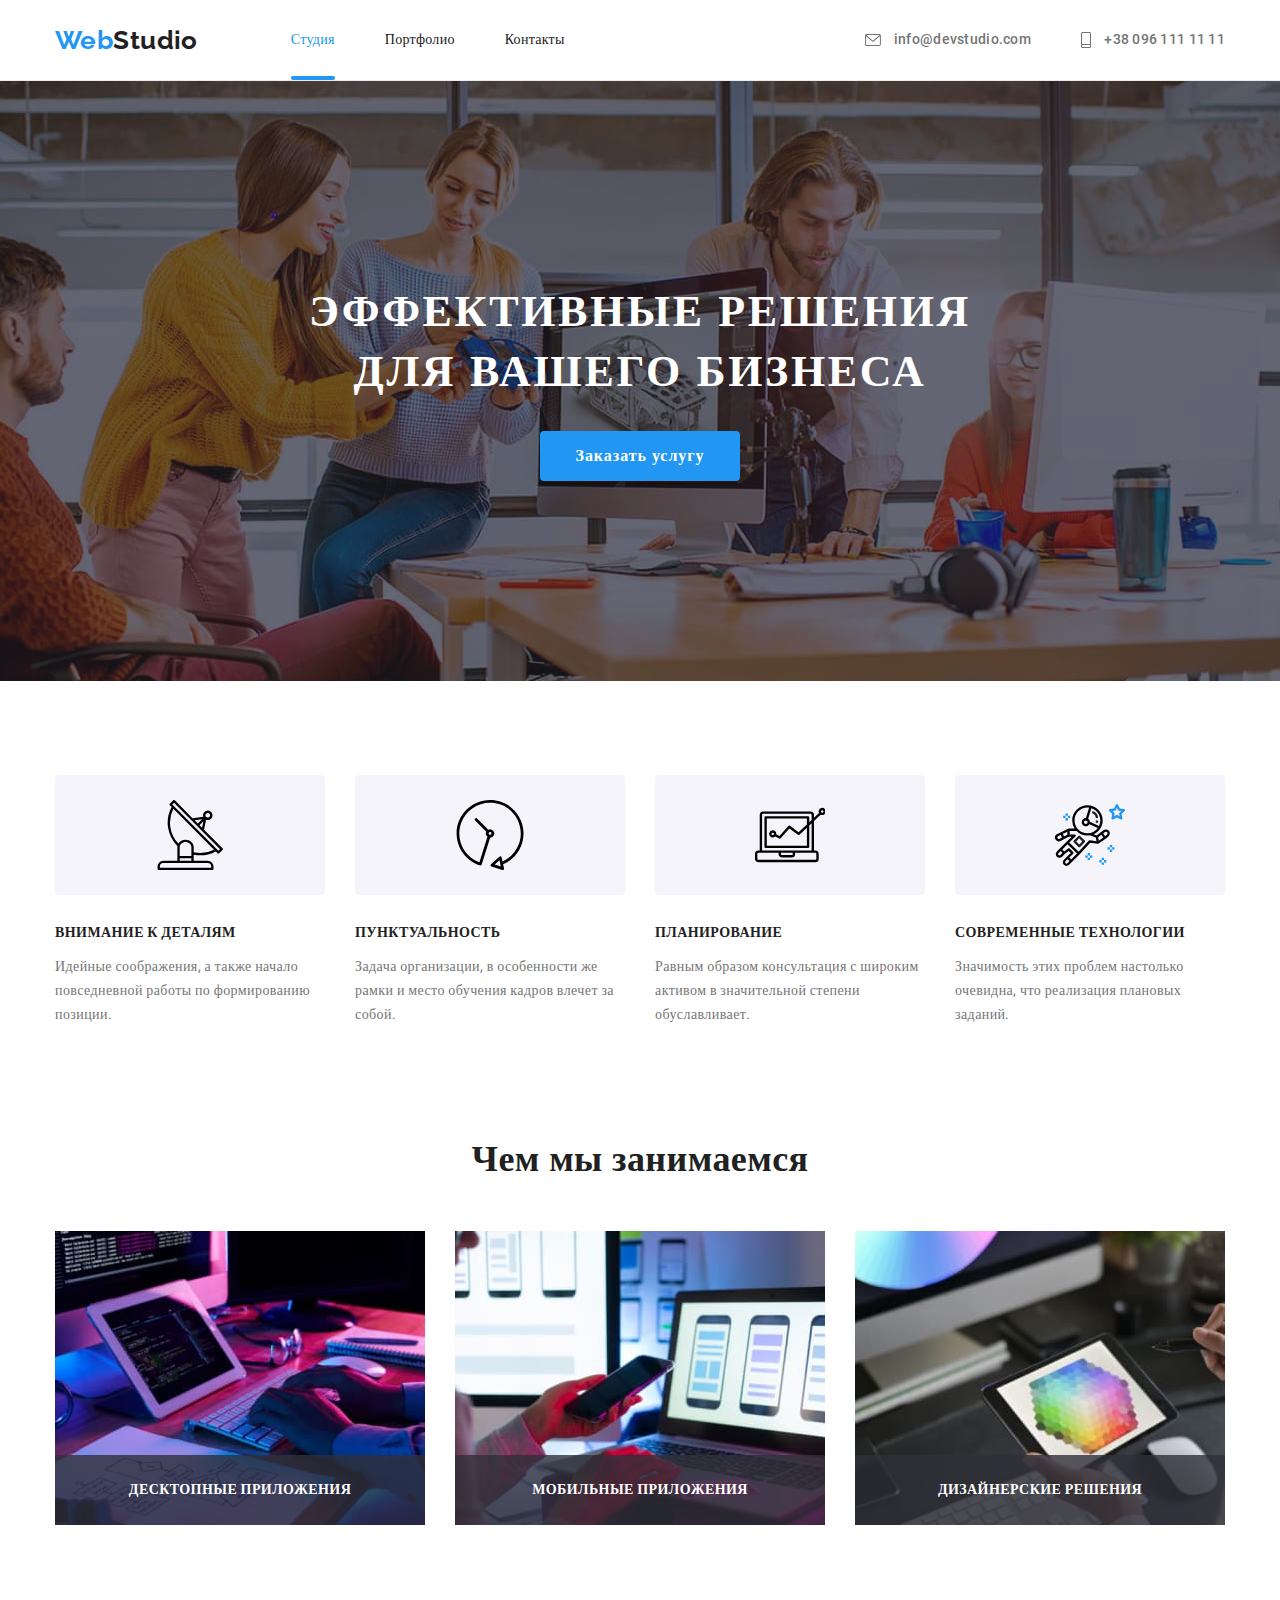
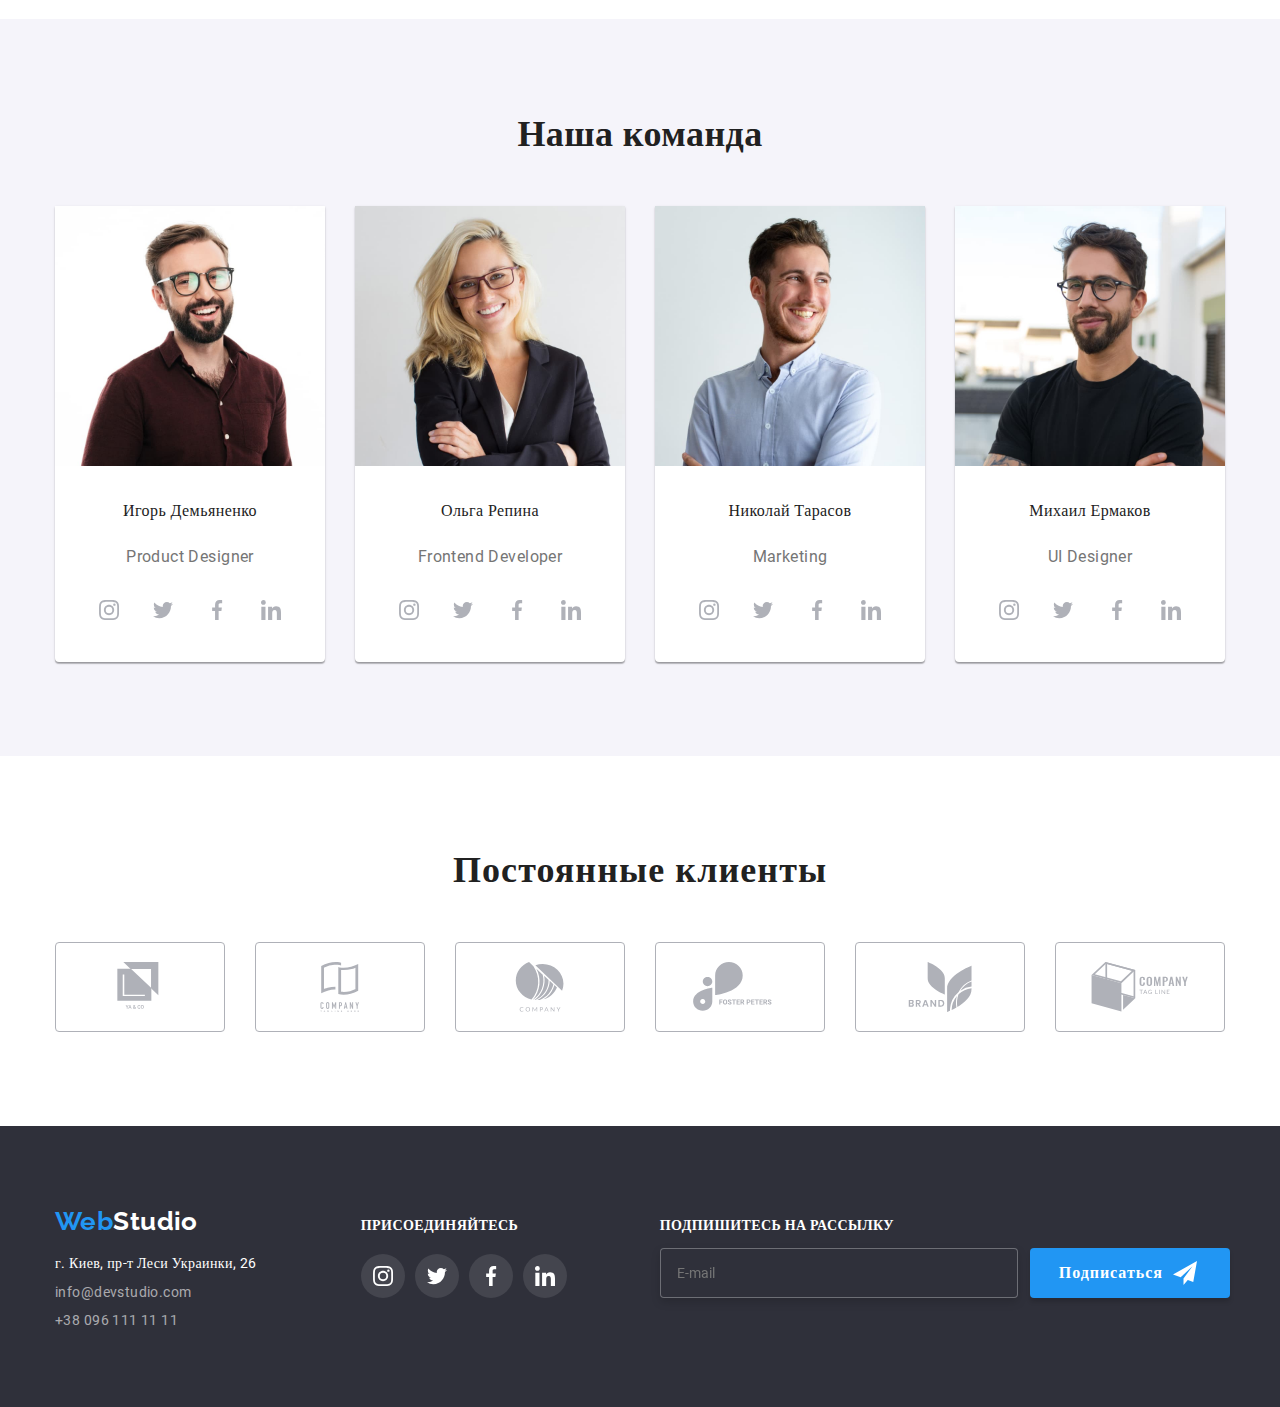
==== commit db2ea5ef: "1" ====
--- a/index.html
+++ b/index.html
@@ -4,12 +4,12 @@
     <meta charset="UTF-8" />
     <meta name="viewport" content="width=device-width, initial-scale=1.0" />
     <title>Document</title>
-    <!--<link rel="preconnect" href="https://fonts.gstatic.com" />
+    <link rel="preconnect" href="https://fonts.gstatic.com" />
     <link
       href="https://fonts.googleapis.com/css2?family=Raleway:wght@700&family=Roboto:wght@400;500;700;900&display=swap"
       rel="stylesheet"
     />
-    <link
+    <!--<link
       rel="stylesheet"
       href="https://cdnjs.cloudflare.com/ajax/libs/modern-normalize/1.0.0/modern-normalize.min.css"
     />
--- a/css/main.min.css
+++ b/css/main.min.css
@@ -1,3 +1,3 @@
-@font-face{font-family:"Raleway";font-style:normal;font-weight:900;src:url("../fonts/raleway-v18-latin-900.woff2") format("woff2"),url("../fonts/raleway-v18-latin-900.woff") format("woff")}@font-face{font-family:"Raleway";font-style:normal;font-weight:700;src:url("../fonts/raleway-v18-latin-700.woff2") format("woff2"),url("../fonts/raleway-v18-latin-700.woff") format("woff")}@font-face{font-family:"Roboto";font-style:normal;font-weight:400;src:url("../fonts/roboto-v20-latin-regular.woff2") format("woff2"),url("../fonts/roboto-v20-latin-regular.woff") format("woff")}@font-face{font-family:"Roboto";font-style:normal;font-weight:500;src:url("../fonts/roboto-v20-latin-500.woff2") format("woff2"),url("../fonts/roboto-v20-latin-500.woff") format("woff")}@font-face{font-family:"Roboto";font-style:normal;font-weight:700;src:url("../fonts/raleway-v18-latin-700.woff2") format("woff2"),url("../fonts/raleway-v18-latin-700.woff") format("woff")}@font-face{font-family:"Roboto";font-style:normal;font-weight:900;src:url("../fonts/raleway-v18-latin-900.woff2") format("woff2"),url("../fonts/roboto-v20-latin-900.woff") format("woff")}.main-nav,.networks,.button-mailing{display:flex;align-items:center}.button,.features-item,.klient,.clients-element,.clients-icon{display:flex;align-items:center;justify-content:center}.networks-link:hover,.networks-link:focus,.seti-icon:hover,.seti-icon:focus,.social-link:hover,.social-link:focus,.button-nav .link:hover,.button-nav .link:focus{background-color:#2196f3;color:#fff}.form-input:focus,.form-input:hover,.form-img:hover,.form-img:focus,.form-comment:focus,.form-comment:hover{fill:#2196f3;border:1px solid #2196f3}.button,.button-submit,.button-mailing{width:200px;height:50px;font-weight:bold;font-size:16px;line-height:1.87;letter-spacing:0.06em;background-color:#2196f3;color:#fff;outline:transparent;border:none;text-decoration:none;box-shadow:0px 4px 4px rgba(0,0,0,0.15);border-radius:4px;cursor:pointer}/*! modern-normalize v1.0.0 | MIT License | https://github.com/sindresorhus/modern-normalize */*,*::before,*::after{box-sizing:border-box}:root{-moz-tab-size:4;tab-size:4}html{line-height:1.15;-webkit-text-size-adjust:100%}body{margin:0}body{font-family:system-ui,-apple-system,"Segoe UI",Roboto,Helvetica,Arial,sans-serif,"Apple Color Emoji","Segoe UI Emoji"}hr{height:0;color:inherit}abbr[title]{text-decoration:underline dotted}b,strong{font-weight:bolder}code,kbd,samp,pre{font-family:ui-monospace, SFMono-Regular, Consolas, "Liberation Mono", Menlo,- monospace;font-size:1em}small{font-size:80%}sub,sup{font-size:75%;line-height:0;position:relative;vertical-align:baseline}sub{bottom:-0.25em}sup{top:-0.5em}table{text-indent:0;border-color:inherit}button,input,optgroup,select,textarea{font-family:inherit;font-size:100%;line-height:1.15;margin:0}button,select{text-transform:none}button,[type="button"],[type="reset"],[type="submit"]{-webkit-appearance:button}::-moz-focus-inner{border-style:none;padding:0}:-moz-focusring{outline:1px dotted ButtonText}:-moz-ui-invalid{box-shadow:none}legend{padding:0}progress{vertical-align:baseline}::-webkit-inner-spin-button,::-webkit-outer-spin-button{height:auto}[type="search"]{-webkit-appearance:textfield;outline-offset:-2px}::-webkit-search-decoration{-webkit-appearance:none}::-webkit-file-upload-button{-webkit-appearance:button;font:inherit}summary{display:list-item}body{background-color:#fff;color:#757575;font-family:"Roboto";font-style:normal;font-weight:normal;font-size:14px;line-height:1.71;letter-spacing:0.03em}.container{margin-left:auto;margin-right:auto;width:1200px;padding-bottom:0px;padding-left:15px;padding-right:15px}header{border-bottom-width:1px;border-bottom-style:solid;border-bottom-color:#ececec}.section-title{color:#212121;margin-top:0}ul{list-style:none}ul.list{padding:0px;margin:0px;list-style:none}li.item{padding:0px;margin:0px;list-style:none}img{display:block;max-width:100%;height:auto}h1,h2,h3{margin:0px}textarea{resize:none}span{color:#2196f3}.logo{margin-right:93px;color:#212121;font-family:"Raleway";font-weight:bold;font-size:26px;line-height:1.19;text-decoration:none;transition:color 250ms cubic-bezier(0.4, 0, 0.2, 1)}.logo:hover,.logo:focus{color:#2196f3}.link:hover,.link:focus{color:#212121}.site-nav{display:flex}.site-nav .item:not(:last-child){margin-right:50px}.site-nav .link{display:block;padding-bottom:32px;padding-top:32px;color:#212121;font-style:normal;font-weight:500;font-size:14px;line-height:1.14;letter-spacing:0.02em;text-decoration:none;transition:color 250ms cubic-bezier(0.4, 0, 0.2, 1)}.site-nav .link:hover,.site-nav .link:focus{color:#2196f3}.site-nav .link.current{color:#2196f3;position:relative}.link.current::before{content:"";position:absolute;width:100%;height:4px;top:76px;background:#2196f3;border-radius:2px}.aut-nav{display:flex;margin-left:auto}.aut-nav .item:not(:last-child){margin-right:50px}.aut-nav .link{color:#757575;font-style:normal;font-weight:500;font-size:14px;line-height:1.14;letter-spacing:0.02em;text-decoration:none;transition:color 250ms cubic-bezier(0.4, 0, 0.2, 1)}.aut-nav .link:hover,.aut-nav .link:focus{color:#2196f3}.aut-envelope{width:16px;height:12px;margin-right:10px}.aut-tel{width:10px;height:16px;margin-right:10px}.link-icon{fill:currentColor;vertical-align:middle}.hero{display:flex;justify-content:center;text-align:center;padding-top:200px;padding-bottom:200px;background-color:#2f303a;max-width:1600px;height:600px;margin-left:auto;margin-right:auto;background-image:linear-gradient(to right, rgba(47,48,58,0.4), rgba(47,48,58,0.4)),url(../images/fon.jpg);background-repeat:no-repeat;background-size:cover;background-position:center}.hero-title{font-style:normal;font-weight:900;font-size:44px;line-height:60px;letter-spacing:0.06em;text-transform:uppercase;color:#fff;margin:0}.button{margin-top:30px;margin-left:auto;margin-right:auto}.backdrop{position:fixed;left:0px;top:0px;z-index:2;width:100%;height:100%;background-color:rgba(0,0,0,0.2);opacity:1;transition:opacity 250ms cubic-bezier(0.4, 0, 0.2, 1)}.backdrop.is-hidden{opacity:0;pointer-events:none}.modal{top:50%;left:50%;position:absolute;transform:translate(-50%, -50%);background-color:#fff;min-width:528px;min-height:581px;box-shadow:0px 1px 3px rgba(0,0,0,0.12),0px 1px 1px rgba(0,0,0,0.14),0px 2px 1px rgba(0,0,0,0.2);border-radius:4px}.modal-header{left:576px;top:261px;font-weight:bold;font-size:20px;line-height:23px;text-align:center;letter-spacing:0.03em;padding-bottom:12px;margin:0px;color:#212121}.close{position:absolute;top:0px;right:0px;padding-right:8px;padding-top:8px;fill:currentColor;cursor:pointer;transition:fill 250ms cubic-bezier(0.4, 0, 0.2, 1)}.close:focus,.close:hover{fill:#2196f3;color:#2196f3}.form{width:528px;height:581px;left:536px;top:221px;background-color:#fff;box-shadow:0px 1px 3px rgba(0,0,0,0.12),0px 1px 1px rgba(0,0,0,0.14),0px 2px 1px rgba(0,0,0,0.2);border-radius:4px;padding:40px}.form-field{position:relative;display:flex;flex-direction:column;text-align:left;font-size:12px;line-height:1.17;letter-spacing:0.01em;color:#757575;margin-bottom:10px}.form-field textarea::placeholder{width:416px;height:96px;left:592px;top:530px;font-size:12px;line-height:14px;letter-spacing:0.01em;color:rgba(117,117,117,0.5)}.form-label{margin-bottom:4px;font-size:12px;line-height:14px}.form-input{width:448px;height:40px;left:576px;top:382px;padding-left:42px;border:1px solid rgba(33,33,33,0.2);box-sizing:border-box;border-radius:4px;cursor:pointer;outline:transparent;letter-spacing:0.01em;transition:border-color 250ms cubic-bezier(0.4, 0, 0.2, 1)}.form-input:focus ~ .form-img,.form-input:hover ~ .form-img{fill:#2196f3;border-color:#2196f3}.form-img{position:absolute;top:55%;left:14px;transition:border-color 250ms cubic-bezier(0.4, 0, 0.2, 1);margin-right:15px;transition:fill 250ms cubic-bezier(0.4, 0, 0.2, 1)}.form-comment{width:448px;height:120px;left:576px;top:518px;cursor:pointer;border:1px solid rgba(33,33,33,0.2);box-sizing:border-box;border-radius:4px;margin-bottom:20px;padding:12px 16px;outline:transparent;transition:border-color 250ms cubic-bezier(0.4, 0, 0.2, 1)}.button-submit{left:700px;top:712px;margin-top:30px;margin-bottom:40px;padding-top:10px;padding-bottom:10px}.checkbox{display:inline}.checkbox-label{display:inline-flex;align-items:center;font-size:12px;line-height:1.71px;letter-spacing:0.03em;color:#757575}.checkbox-input{-webkit-appearance:none;-moz-appearance:none;appearance:none;position:absolute}.checkbox-input:checked+.checkbox-icon{background-color:#2196f3;border-color:#2196f3;background-image:url("../images/icon1check.svg");background-size:contain;background-origin:border-box}.checkbox-icon{display:inline-block;width:16px;height:15px;background:#fff;margin-right:7px;border-radius:2px;border:2px solid #212121}.checkbox-terms{color:#2196f3;margin-left:3px}.features{padding-top:94px;padding-bottom:94px}.features .list{display:flex;justify-content:space-between}.features-item{height:120px;background:#f5f4fa;border-radius:4px;margin-bottom:30px;border:1px solid #f5f4fa;transition:border-color 250ms cubic-bezier(0.4, 0, 0.2, 1)}.features-item:focus,.features-item:hover{border-color:#2196f3;fill:#2196f3}.features-icon{display:flex;width:70px;height:70px;transition:fill 250ms cubic-bezier(0.4, 0, 0.2, 1)}.features-title{color:#212121;font-weight:700;font-size:14px;line-height:1.14;text-transform:uppercase;margin-bottom:10px}.features-title-text{width:270px;height:75px;font-size:14px;line-height:1.71;letter-spacing:0.03em;color:#757575}.work{padding-bottom:94px;display:flex}.work-title{color:#212121;font-weight:bold;font-size:36px;line-height:1.19;text-align:center;margin-bottom:50px}.flex-element{margin-right:30px;position:relative}.flex-element:nth-child(3n){margin-right:0}.flex-element>.subtitle{position:absolute;font-weight:bold;font-size:14px;line-height:1.14;text-align:center;letter-spacing:0.03em;text-transform:uppercase;color:#fff;bottom:0;width:100%;padding:27px 0px;margin:0px;background-color:rgba(47,48,58,0.8)}.team{padding-bottom:94px;padding-top:94px;display:flex;background:#f5f4fa}.team-title{color:#212121;font-weight:bold;font-size:36px;line-height:1.19;text-align:center;margin-bottom:50px}.team-element{margin-right:30px;background:#fff;border-radius:0px 0px 4px 4px;box-shadow:0px 1px 3px rgba(0,0,0,0.12),0px 1px 1px rgba(0,0,0,0.14),0px 2px 1px rgba(0,0,0,0.2)}.team-element:nth-child(4n){margin-right:0}.team-name{color:#212121;font-weight:500;font-size:16px;line-height:1.9;text-align:center;margin-top:30px;margin-bottom:10px}.team-name-text{font-size:16px;line-height:1.9;text-align:center}.networks{justify-content:space-between;padding-left:32px;padding-right:32px;padding-bottom:30px;color:#afb1b8}.networks-link{display:flex;width:44px;height:44px;margin-right:10px;cursor:pointer;border-radius:50%;background-color:rgba(255,255,255,0.1);transition:background-color 250ms cubic-bezier(0.4, 0, 0.2, 1)}.networks-link:nth-child(4n){margin-right:0px}.seti-icon{display:inline-block;margin:12px;fill:currentColor;transition:color 250ms cubic-bezier(0.4, 0, 0.2, 1)}.klient{padding-bottom:94px;padding-top:94px}.klient-title{font-weight:bold;font-size:36px;line-height:1.16;text-align:center;letter-spacing:0.03em;margin-bottom:50px;color:#212121}.clients{padding:0px;margin:0px;display:flex;color:#afb1b8}.clients-element{width:170px;height:90px;border:1px solid #afb1b8;box-sizing:border-box;border-radius:4px;margin-right:30px;cursor:pointer;transition:color 250ms cubic-bezier(0.4, 0, 0.2, 1)}.clients-element:focus,.clients-element:hover{border-color:#2196f3;color:#2196f3}.clients-element:nth-child(6n){margin-right:0px}.clients-icon{height:50px;fill:currentColor}.footer{background-color:#2f303a;padding-top:60px;padding-bottom:60px}.footer-list{padding:0px;list-style:none;height:81px;width:231px;display:flex;flex-direction:column;justify-content:space-between}.adress{background-color:#2f303a;color:#fff;font-style:normal;font-weight:400;font-size:14px;line-height:1.71;display:flex;align-items:baseline}.adress-list{margin-top:20px;margin-right:70px}.adress .logo{color:#fff}.adress .logo:hover,.adress .logo:focus{color:#2196f3}.adress .link{color:rgba(255,255,255,0.6);text-decoration:none;padding-bottom:9px;transition:color 250ms cubic-bezier(0.4, 0, 0.2, 1)}.adress .link:hover,.adress .link:focus{color:#2196f3}.adress-link{color:#fff;font-style:normal;font-weight:400;font-size:14px;line-height:1.71;text-decoration:none}.social{width:206px;height:80px}.social-slogan{width:145px;font-style:normal;font-weight:700;font-size:14px;line-height:1.14;letter-spacing:0.03em;text-transform:uppercase;color:#fff;padding-bottom:20px;margin:0px}.social-link{display:flex;width:44px;height:44px;margin-right:10px;border-radius:0px 0px 4px 4px;border-radius:50%;background:rgba(255,255,255,0.1);transition:background-color 250ms cubic-bezier(0.4, 0, 0.2, 1)}.websocial-list{display:flex;padding:0px;margin:0px;cursor:pointer}.seti-icon{display:inline-block;margin:12px;fill:currentColor}.mailing{display:flex;flex-direction:column;padding-left:93px}.mailing-slogan{font-style:normal;font-weight:bold;font-size:14px;line-height:1.14;letter-spacing:0.03em;text-transform:uppercase;color:#fff}.mailing-field{display:flex}.mailing-input{width:358px;height:50px;left:815px;top:2785px;padding-left:16px;border:1px solid rgba(255,255,255,0.3);box-sizing:border-box;filter:drop-shadow(0px 4px 4px rgba(0,0,0,0.15));border-radius:4px;outline:transparent;background-color:#2f303a;color:#757575}.button-mailing{height:50px;margin-left:12px;padding-left:29px;padding-right:28px;padding-top:10px;padding-bottom:10px}.mailing-send{margin:13px 0px 13px 10px}.site-nav .link.current{color:#2196f3}.flex-container{padding-top:94px;padding-bottom:94px;width:1170px}.button-item{margin-bottom:50px}.name:not(:last-child){margin-right:8px}.button-nav .link{display:inline-block;color:#212121;font-family:inherit;background-color:#f5f4fa;font-weight:500;font-size:16px;line-height:1.62;letter-spacing:0.03em;padding:6px 22px;min-width:73px;text-align:center;border-radius:4px;border:none;outline:transparent;cursor:pointer;transition:color 250ms cubic-bezier(0.4, 0, 0.2, 1),background-color 250ms cubic-bezier(0.4, 0, 0.2, 1)}.button-nav .link:hover,.button-nav .link:focus{box-shadow:0px 3px 1px rgba(0,0,0,0.1),0px 1px 2px rgba(0,0,0,0.08),0px 2px 2px rgba(0,0,0,0.12)}.button-nav{display:flex;justify-content:center}.cards{display:block;margin-right:30px;margin-bottom:30px;cursor:pointer;width:370px;height:404px}.cards:nth-child(3n){margin-right:0px}.cards:nth-child(n+7){margin-bottom:0px}.cards-thumb{position:relative;overflow:hidden}.cards .link{display:block}.cards:hover .text-overlay{transform:translateY(0)}.cards:hover{box-shadow:0px 1px 1px rgba(0,0,0,0.12),0px 4px 4px rgba(0,0,0,0.06),1px 4px 6px rgba(0,0,0,0.16)}.text-overlay{position:absolute;top:0;left:0;width:100%;height:100%;background-color:rgba(33,150,243,0.9);transform:translateY(100%);transition:transform 250ms cubic-bezier(0.4, 0, 0.2, 1)}.text-thumb{padding:63px 24px;font-size:18px;line-height:1.56;letter-spacing:0.03em;color:#fff}.card-content{border:1px solid #eeeeee;box-sizing:border-box;border-top-color:#fff;padding-top:20px;padding-bottom:20px;padding-right:24px;padding-left:24px}.portfolio-title{color:#212121;font-weight:bold;font-size:18px;line-height:2;letter-spacing:0.06em;padding-bottom:4px}.portfolio-list{font-size:16px;line-height:1.87;margin:0px}.portfolio-nav{display:flex;flex-wrap:wrap;margin-top:50px}
+.main-nav,.networks,.button-mailing{display:flex;align-items:center}.button,.features-item,.klient,.clients-element,.clients-icon{display:flex;align-items:center;justify-content:center}.networks-link:hover,.networks-link:focus,.seti-icon:hover,.seti-icon:focus,.social-link:hover,.social-link:focus,.button-nav .link:hover,.button-nav .link:focus{background-color:#2196f3;color:#fff}.form-input:focus,.form-input:hover,.form-img:hover,.form-img:focus,.form-comment:focus,.form-comment:hover{fill:#2196f3;border:1px solid #2196f3}.button,.button-submit,.button-mailing{width:200px;height:50px;font-style:normal;font-weight:bold;font-size:16px;line-height:1.87;letter-spacing:0.06em;background-color:#2196f3;color:#fff;outline:transparent;border:none;text-decoration:none;box-shadow:0px 4px 4px rgba(0,0,0,0.15);border-radius:4px;cursor:pointer}@font-face{font-family:"Roboto";font-style:normal;font-weight:400;src:url("/fonts/roboto-v20-latin-regular.woff2") format("woff2"),url("/fonts/roboto-v20-latin-regular.woff") format("woff")}@font-face{font-family:"Roboto";font-style:normal;font-weight:500;src:url("/fonts/roboto-v20-latin-500.woff2") format("woff2"),url("/fonts/roboto-v20-latin-500.woff") format("woff")}@font-face{font-family:"Roboto";font-style:normal;font-weight:bold;src:url("/fonts/roboto-v20-latin-700.woff2") format("woff2"),url("/fonts/roboto-v20-latin-700.woff") format("woff")}@font-face{font-family:"Roboto";font-style:normal;font-weight:900;src:url("/fonts/roboto-v20-latin-900.woff2") format("woff2"),url("/fonts/roboto-v20-latin-900.woff") format("woff")}@font-face{font-family:"Raleway";font-style:normal;font-weight:700;src:url("/fonts/raleway-v18-latin-700.woff2") format("woff2"),url("/fonts/raleway-v18-latin-700.woff") format("woff")}@font-face{font-family:"Raleway";font-style:normal;font-weight:900;src:url("/fonts/raleway-v18-latin-900.woff2") format("woff2"),url("/fonts/raleway-v18-latin-900.woff") format("woff")}/*! modern-normalize v1.0.0 | MIT License | https://github.com/sindresorhus/modern-normalize */*,*::before,*::after{box-sizing:border-box}:root{-moz-tab-size:4;tab-size:4}html{line-height:1.15;-webkit-text-size-adjust:100%}body{margin:0}body{font-family:system-ui,-apple-system,"Segoe UI",Roboto,Helvetica,Arial,sans-serif,"Apple Color Emoji","Segoe UI Emoji"}hr{height:0;color:inherit}abbr[title]{text-decoration:underline dotted}b,strong{font-weight:bolder}code,kbd,samp,pre{font-family:ui-monospace, SFMono-Regular, Consolas, "Liberation Mono", Menlo,+ monospace;font-size:1em}small{font-size:80%}sub,sup{font-size:75%;line-height:0;position:relative;vertical-align:baseline}sub{bottom:-0.25em}sup{top:-0.5em}table{text-indent:0;border-color:inherit}button,input,optgroup,select,textarea{font-family:inherit;font-size:100%;line-height:1.15;margin:0}button,select{text-transform:none}button,[type="button"],[type="reset"],[type="submit"]{-webkit-appearance:button}::-moz-focus-inner{border-style:none;padding:0}:-moz-focusring{outline:1px dotted ButtonText}:-moz-ui-invalid{box-shadow:none}legend{padding:0}progress{vertical-align:baseline}::-webkit-inner-spin-button,::-webkit-outer-spin-button{height:auto}[type="search"]{-webkit-appearance:textfield;outline-offset:-2px}::-webkit-search-decoration{-webkit-appearance:none}::-webkit-file-upload-button{-webkit-appearance:button;font:inherit}summary{display:list-item}body{background-color:#fff;color:#757575;font-family:"Roboto";font-style:normal;font-weight:normal;font-size:14px;line-height:1.71;letter-spacing:0.03em}.container{margin-left:auto;margin-right:auto;width:1200px;padding-bottom:0px;padding-left:15px;padding-right:15px}header{border-bottom-width:1px;border-bottom-style:solid;border-bottom-color:#ececec}.section-title{color:#212121;margin-top:0}ul{list-style:none}ul.list{padding:0px;margin:0px;list-style:none}li.item{padding:0px;margin:0px;list-style:none}img{display:block;max-width:100%;height:auto}h1,h2,h3{margin:0px}textarea{resize:none}span{color:#2196f3}.logo{margin-right:93px;color:#212121;font-family:"Raleway";font-weight:bold;font-size:26px;line-height:1.19;text-decoration:none;transition:color 250ms cubic-bezier(0.4, 0, 0.2, 1)}.logo:hover,.logo:focus{color:#2196f3}.link:hover,.link:focus{color:#212121}.site-nav{display:flex}.site-nav .item:not(:last-child){margin-right:50px}.site-nav .link{display:block;padding-bottom:32px;padding-top:32px;color:#212121;font-family:"Roboto";font-style:normal;font-weight:500;font-size:14px;line-height:1.14;letter-spacing:0.02em;text-decoration:none;transition:color 250ms cubic-bezier(0.4, 0, 0.2, 1)}.site-nav .link:hover,.site-nav .link:focus{color:#2196f3}.site-nav .link.current{color:#2196f3;position:relative}.link.current::before{content:"";position:absolute;width:100%;height:4px;top:76px;background:#2196f3;border-radius:2px}.aut-nav{display:flex;margin-left:auto}.aut-nav .item:not(:last-child){margin-right:50px}.aut-nav .link{color:#757575;font-family:"Roboto";font-style:normal;font-weight:500;font-size:14px;line-height:1.14;letter-spacing:0.02em;text-decoration:none;transition:color 250ms cubic-bezier(0.4, 0, 0.2, 1)}.aut-nav .link:hover,.aut-nav .link:focus{color:#2196f3}.aut-envelope{width:16px;height:12px;margin-right:10px}.aut-tel{width:10px;height:16px;margin-right:10px}.link-icon{fill:currentColor;vertical-align:middle}.hero{display:flex;justify-content:center;text-align:center;padding-top:200px;padding-bottom:200px;background-color:#2f303a;max-width:1600px;height:600px;margin-left:auto;margin-right:auto;background-image:linear-gradient(to right, rgba(47,48,58,0.4), rgba(47,48,58,0.4)),url(../images/fon.jpg);background-repeat:no-repeat;background-size:cover;background-position:center}.hero-title{font-family:"Roboto";font-style:normal;font-weight:900;font-size:44px;line-height:60px;letter-spacing:0.06em;text-transform:uppercase;color:#fff;margin:0}.button{margin-top:30px;margin-left:auto;margin-right:auto}.backdrop{position:fixed;left:0px;top:0px;z-index:2;width:100%;height:100%;background-color:rgba(0,0,0,0.2);opacity:1;transition:opacity 250ms cubic-bezier(0.4, 0, 0.2, 1)}.backdrop.is-hidden{opacity:0;pointer-events:none}.modal{top:50%;left:50%;position:absolute;transform:translate(-50%, -50%);background-color:#fff;min-width:528px;min-height:581px;box-shadow:0px 1px 3px rgba(0,0,0,0.12),0px 1px 1px rgba(0,0,0,0.14),0px 2px 1px rgba(0,0,0,0.2);border-radius:4px}.modal-header{left:576px;top:261px;font-family:"Roboto";font-style:normal;font-weight:bold;font-size:20px;line-height:23px;text-align:center;letter-spacing:0.03em;padding-bottom:12px;margin:0px;color:#212121}.close{position:absolute;top:0px;right:0px;padding-right:8px;padding-top:8px;fill:currentColor;cursor:pointer;transition:fill 250ms cubic-bezier(0.4, 0, 0.2, 1)}.close:focus,.close:hover{fill:#2196f3;color:#2196f3}.form{width:528px;height:581px;left:536px;top:221px;background-color:#fff;box-shadow:0px 1px 3px rgba(0,0,0,0.12),0px 1px 1px rgba(0,0,0,0.14),0px 2px 1px rgba(0,0,0,0.2);border-radius:4px;padding:40px}.form-field{position:relative;display:flex;flex-direction:column;text-align:left;font-family:"Roboto";font-style:normal;font-weight:normal;font-size:12px;line-height:1.17;letter-spacing:0.01em;color:#757575;margin-bottom:10px}.form-field textarea::placeholder{width:416px;height:96px;left:592px;top:530px;font-family:"Roboto";font-style:normal;font-weight:normal;font-size:12px;line-height:14px;letter-spacing:0.01em;color:rgba(117,117,117,0.5)}.form-label{margin-bottom:4px;font-family:"Roboto";font-style:normal;font-weight:normal;font-size:12px;line-height:14px}.form-input{width:448px;height:40px;left:576px;top:382px;padding-left:42px;border:1px solid rgba(33,33,33,0.2);box-sizing:border-box;border-radius:4px;cursor:pointer;outline:transparent;letter-spacing:0.01em;transition:border-color 250ms cubic-bezier(0.4, 0, 0.2, 1)}.form-input:focus ~ .form-img,.form-input:hover ~ .form-img{fill:#2196f3;border-color:#2196f3}.form-img{position:absolute;top:55%;left:14px;transition:border-color 250ms cubic-bezier(0.4, 0, 0.2, 1);margin-right:15px;transition:fill 250ms cubic-bezier(0.4, 0, 0.2, 1)}.form-comment{width:448px;height:120px;left:576px;top:518px;cursor:pointer;border:1px solid rgba(33,33,33,0.2);box-sizing:border-box;border-radius:4px;margin-bottom:20px;padding:12px 16px;outline:transparent;transition:border-color 250ms cubic-bezier(0.4, 0, 0.2, 1)}.button-submit{left:700px;top:712px;margin-top:30px;margin-bottom:40px;padding-top:10px;padding-bottom:10px}.checkbox{display:inline}.checkbox-label{display:inline-flex;align-items:center;font-family:"Roboto";font-style:normal;font-weight:normal;font-size:12px;line-height:1.71px;letter-spacing:0.03em;color:#757575}.checkbox-input{-webkit-appearance:none;-moz-appearance:none;appearance:none;position:absolute}.checkbox-input:checked+.checkbox-icon{background-color:#2196f3;border-color:#2196f3;background-image:url("../images/icon1check.svg");background-size:contain;background-origin:border-box}.checkbox-icon{display:inline-block;width:16px;height:15px;background:#fff;margin-right:7px;border-radius:2px;border:2px solid #212121}.checkbox-terms{color:#2196f3;margin-left:3px}.features{padding-top:94px;padding-bottom:94px}.features .list{display:flex;justify-content:space-between}.features-item{height:120px;background:#f5f4fa;border-radius:4px;margin-bottom:30px;border:1px solid #f5f4fa;transition:border-color 250ms cubic-bezier(0.4, 0, 0.2, 1)}.features-item:focus,.features-item:hover{border-color:#2196f3;fill:#2196f3}.features-icon{display:flex;width:70px;height:70px;transition:fill 250ms cubic-bezier(0.4, 0, 0.2, 1)}.features-title{color:#212121;font-family:"Roboto";font-style:normal;font-weight:bold;font-size:14px;line-height:1.14;text-transform:uppercase;margin-bottom:10px}.features-title-text{width:270px;height:75px;font-family:"Roboto";font-style:normal;font-weight:normal;font-size:14px;line-height:1.71;letter-spacing:0.03em;color:#757575}.work{padding-bottom:94px;display:flex}.work-title{color:#212121;font-family:"Roboto";font-style:normal;font-weight:bold;font-size:36px;line-height:1.19;text-align:center;margin-bottom:50px}.flex-element{margin-right:30px;position:relative}.flex-element:nth-child(3n){margin-right:0}.flex-element>.subtitle{position:absolute;font-family:"Roboto";font-style:normal;font-weight:bold;font-size:14px;line-height:1.14;text-align:center;letter-spacing:0.03em;text-transform:uppercase;color:#fff;bottom:0;width:100%;padding:27px 0px;margin:0px;background-color:rgba(47,48,58,0.8)}.team{padding-bottom:94px;padding-top:94px;display:flex;background:#f5f4fa}.team-title{color:#212121;font-family:"Roboto";font-style:normal;font-weight:bold;font-size:36px;line-height:1.19;text-align:center;margin-bottom:50px}.team-element{margin-right:30px;background:#fff;border-radius:0px 0px 4px 4px;box-shadow:0px 1px 3px rgba(0,0,0,0.12),0px 1px 1px rgba(0,0,0,0.14),0px 2px 1px rgba(0,0,0,0.2)}.team-element:nth-child(4n){margin-right:0}.team-name{color:#212121;font-family:"Roboto";font-style:normal;font-weight:500;font-size:16px;line-height:1.9;text-align:center;margin-top:30px;margin-bottom:10px}.team-name-text{font-family:"Roboto";font-style:normal;font-weight:normal;font-size:16px;line-height:1.9;text-align:center}.networks{justify-content:space-between;padding-left:32px;padding-right:32px;padding-bottom:30px;color:#afb1b8}.networks-link{display:flex;width:44px;height:44px;margin-right:10px;cursor:pointer;border-radius:50%;background-color:rgba(255,255,255,0.1);transition:background-color 250ms cubic-bezier(0.4, 0, 0.2, 1)}.networks-link:nth-child(4n){margin-right:0px}.seti-icon{display:inline-block;margin:12px;fill:currentColor;transition:color 250ms cubic-bezier(0.4, 0, 0.2, 1)}.klient{padding-bottom:94px;padding-top:94px}.klient-title{font-family:"Roboto";font-style:normal;font-weight:bold;font-size:36px;line-height:1.16;text-align:center;letter-spacing:0.03em;margin-bottom:50px;color:#212121}.clients{padding:0px;margin:0px;display:flex;color:#afb1b8}.clients-element{width:170px;height:90px;border:1px solid #afb1b8;box-sizing:border-box;border-radius:4px;margin-right:30px;cursor:pointer;transition:color 250ms cubic-bezier(0.4, 0, 0.2, 1)}.clients-element:focus,.clients-element:hover{border-color:#2196f3;color:#2196f3}.clients-element:nth-child(6n){margin-right:0px}.clients-icon{height:50px;fill:currentColor}.footer{background-color:#2f303a;padding-top:60px;padding-bottom:60px}.footer-list{padding:0px;list-style:none;height:81px;width:231px;display:flex;flex-direction:column;justify-content:space-between}.adress{background-color:#2f303a;color:#fff;font-family:"Roboto";font-style:normal;font-weight:400;font-size:14px;line-height:1.71;display:flex;align-items:baseline}.adress-list{margin-top:20px;margin-right:70px}.adress .logo{color:#fff}.adress .logo:hover,.adress .logo:focus{color:#2196f3}.adress .link{color:rgba(255,255,255,0.6);text-decoration:none;padding-bottom:9px;transition:color 250ms cubic-bezier(0.4, 0, 0.2, 1)}.adress .link:hover,.adress .link:focus{color:#2196f3}.adress-link{color:#fff;font-family:"Roboto";font-style:normal;font-weight:400;font-size:14px;line-height:1.71;text-decoration:none}.social{width:206px;height:80px}.social-slogan{width:145px;font-family:"Roboto";font-style:normal;font-weight:bold;font-size:14px;line-height:1.14;letter-spacing:0.03em;text-transform:uppercase;color:#fff;padding-bottom:20px;margin:0px}.social-link{display:flex;width:44px;height:44px;margin-right:10px;border-radius:0px 0px 4px 4px;border-radius:50%;background:rgba(255,255,255,0.1);transition:background-color 250ms cubic-bezier(0.4, 0, 0.2, 1)}.websocial-list{display:flex;padding:0px;margin:0px;cursor:pointer}.seti-icon{display:inline-block;margin:12px;fill:currentColor}.mailing{display:flex;flex-direction:column;padding-left:93px}.mailing-slogan{font-family:"Roboto";font-style:normal;font-weight:bold;font-size:14px;line-height:1.14;letter-spacing:0.03em;text-transform:uppercase;color:#fff}.mailing-field{display:flex}.mailing-input{width:358px;height:50px;left:815px;top:2785px;padding-left:16px;border:1px solid rgba(255,255,255,0.3);box-sizing:border-box;filter:drop-shadow(0px 4px 4px rgba(0,0,0,0.15));border-radius:4px;outline:transparent;background-color:#2f303a;color:#757575}.button-mailing{height:50px;margin-left:12px;padding-left:29px;padding-right:28px;padding-top:10px;padding-bottom:10px}.mailing-send{margin:13px 0px 13px 10px}.site-nav .link.current{color:#2196f3}.flex-container{padding-top:94px;padding-bottom:94px;width:1170px}.button-item{margin-bottom:50px}.name:not(:last-child){margin-right:8px}.button-nav .link{display:inline-block;color:#212121;font-family:inherit;background-color:#f5f4fa;font-family:"Roboto";font-style:normal;font-weight:500;font-size:16px;line-height:1.62;letter-spacing:0.03em;padding:6px 22px;min-width:73px;text-align:center;border-radius:4px;border:none;outline:transparent;cursor:pointer;transition:color 250ms cubic-bezier(0.4, 0, 0.2, 1),background-color 250ms cubic-bezier(0.4, 0, 0.2, 1)}.button-nav .link:hover,.button-nav .link:focus{box-shadow:0px 3px 1px rgba(0,0,0,0.1),0px 1px 2px rgba(0,0,0,0.08),0px 2px 2px rgba(0,0,0,0.12)}.button-nav{display:flex;justify-content:center}.cards{display:block;margin-right:30px;margin-bottom:30px;cursor:pointer;width:370px;height:404px}.cards:nth-child(3n){margin-right:0px}.cards:nth-child(n+7){margin-bottom:0px}.cards-thumb{position:relative;overflow:hidden}.cards .link{display:block}.cards:hover .text-overlay{transform:translateY(0)}.cards:hover{box-shadow:0px 1px 1px rgba(0,0,0,0.12),0px 4px 4px rgba(0,0,0,0.06),1px 4px 6px rgba(0,0,0,0.16)}.text-overlay{position:absolute;top:0;left:0;width:100%;height:100%;background-color:rgba(33,150,243,0.9);transform:translateY(100%);transition:transform 250ms cubic-bezier(0.4, 0, 0.2, 1)}.text-thumb{padding:63px 24px;font-family:"Roboto";font-style:normal;font-weight:normal;font-size:18px;line-height:1.56;letter-spacing:0.03em;color:#fff}.card-content{border:1px solid #eeeeee;box-sizing:border-box;border-top-color:#fff;padding-top:20px;padding-bottom:20px;padding-right:24px;padding-left:24px}.portfolio-title{color:#212121;font-style:normal;font-weight:bold;font-size:18px;line-height:2;letter-spacing:0.06em;padding-bottom:4px}.portfolio-list{font-style:normal;font-weight:normal;font-size:16px;line-height:1.87;margin:0px}.portfolio-nav{display:flex;flex-wrap:wrap;margin-top:50px}
 /*# sourceMappingURL=main.min.css.map */